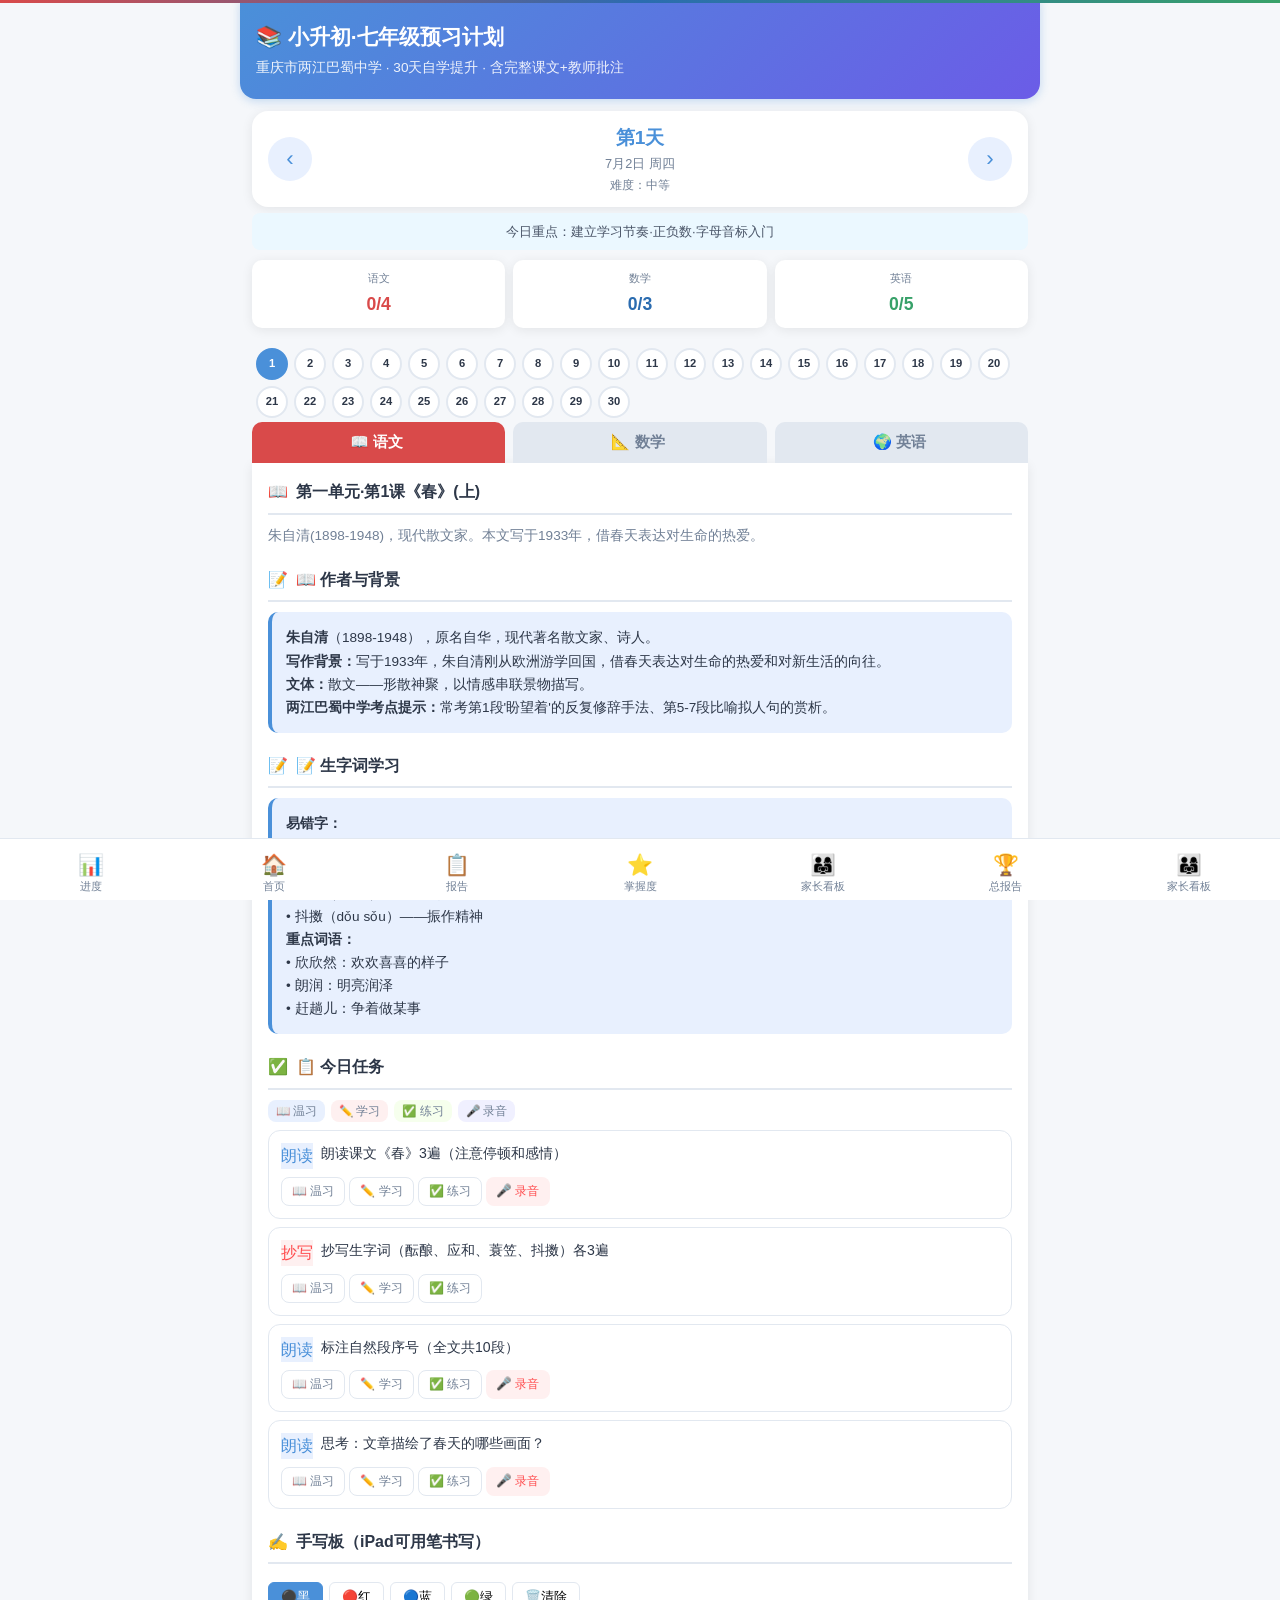
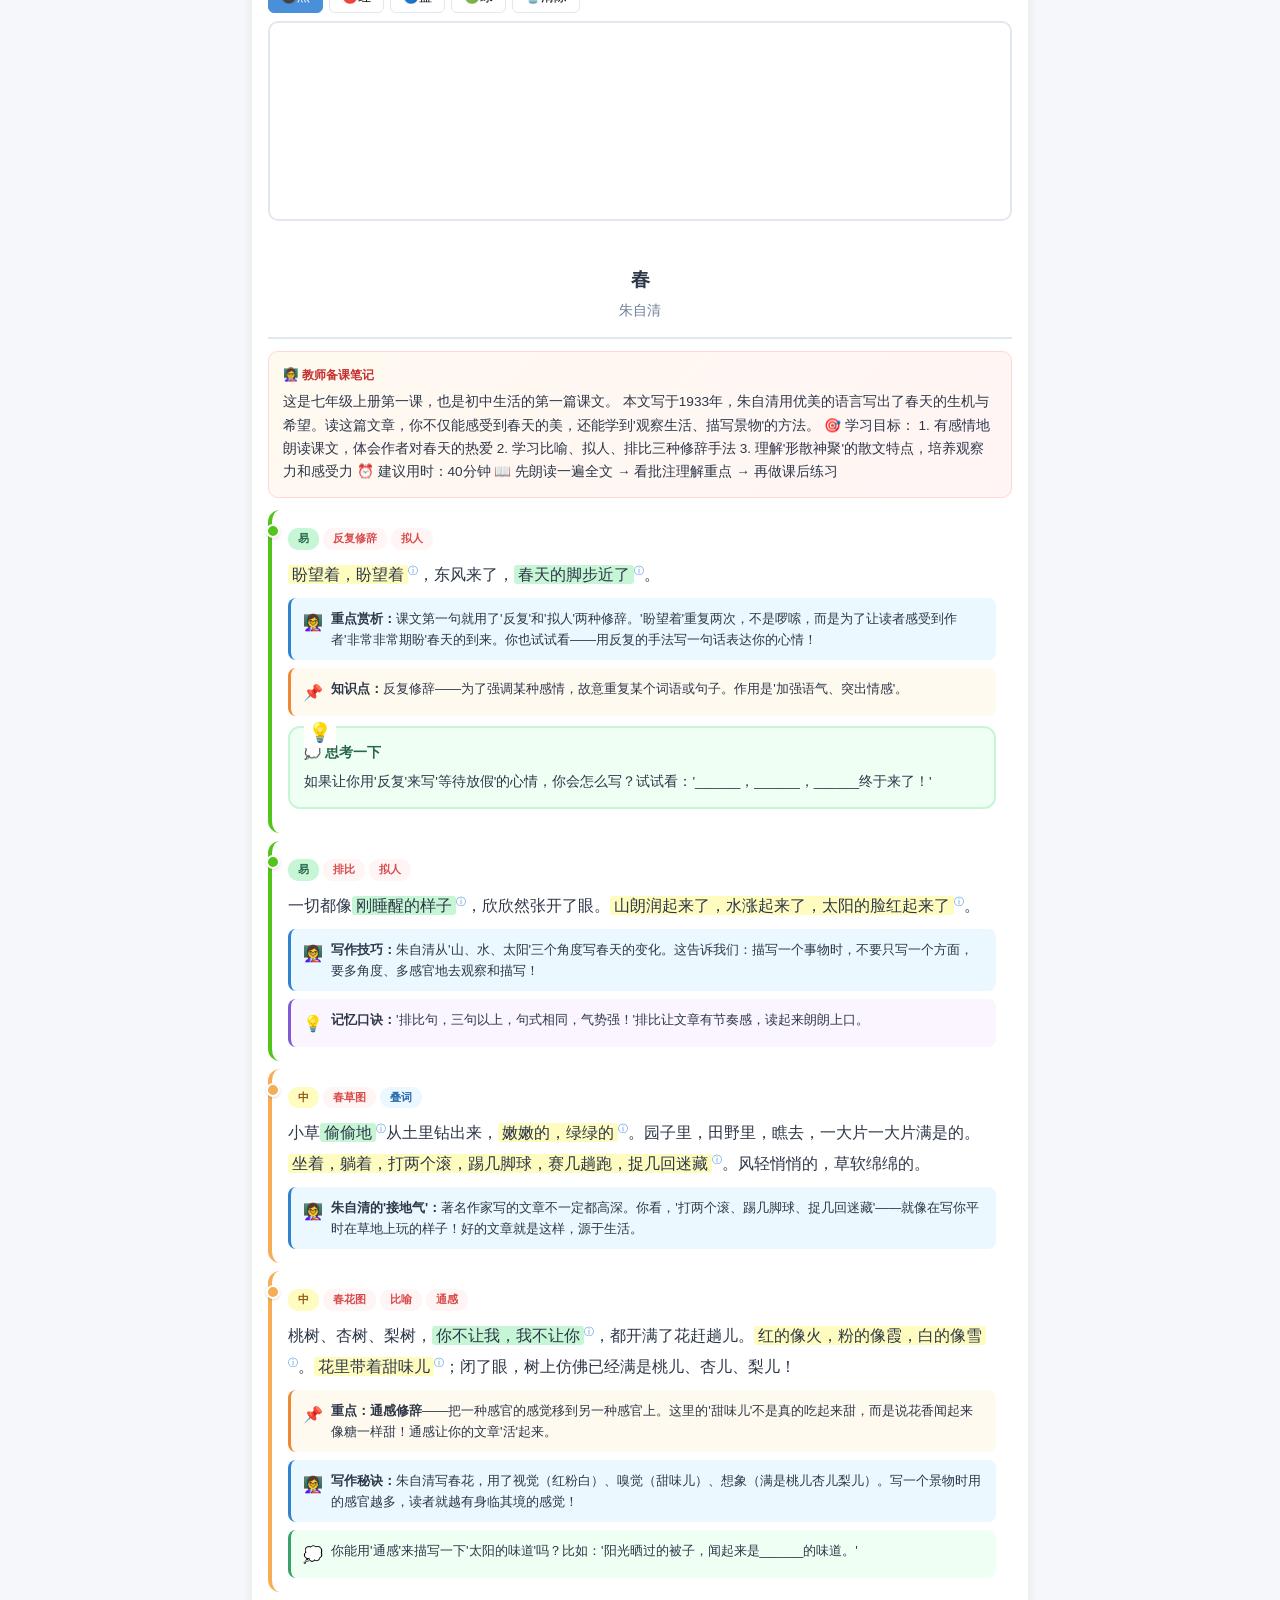
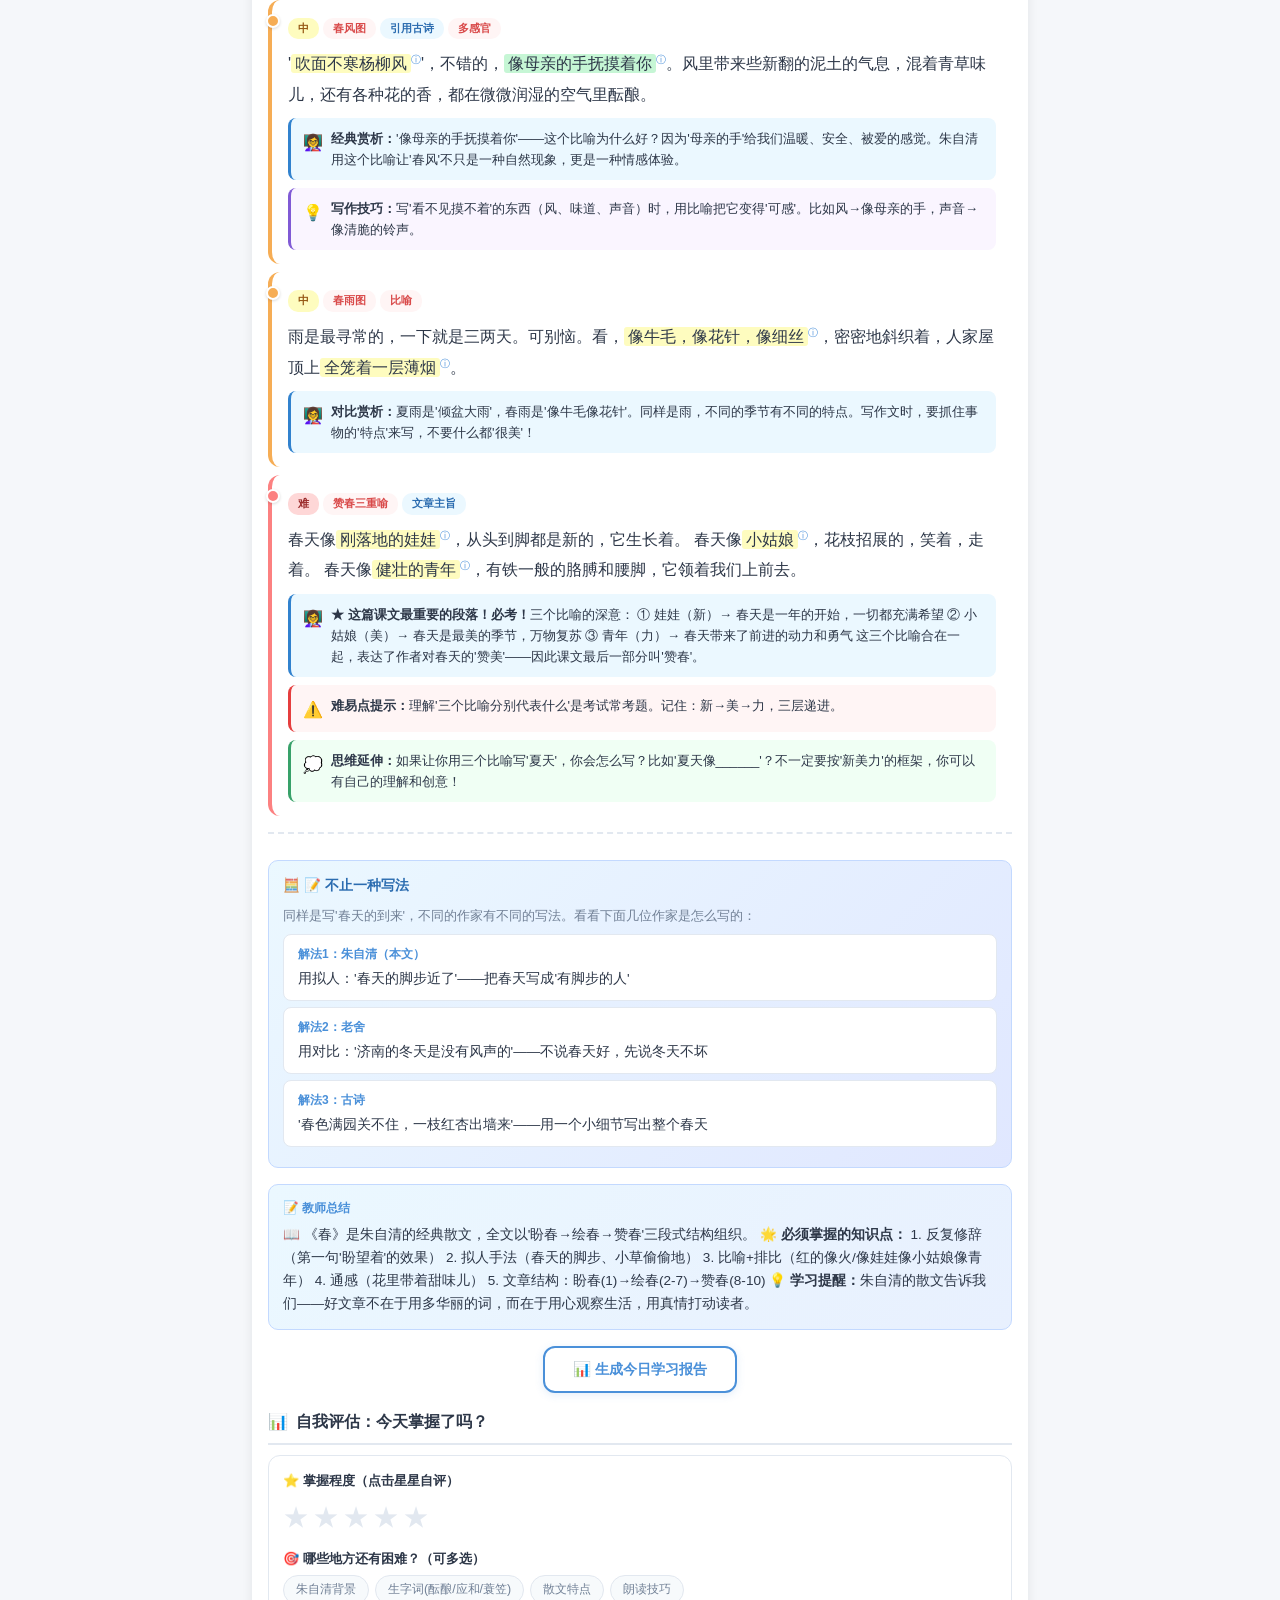
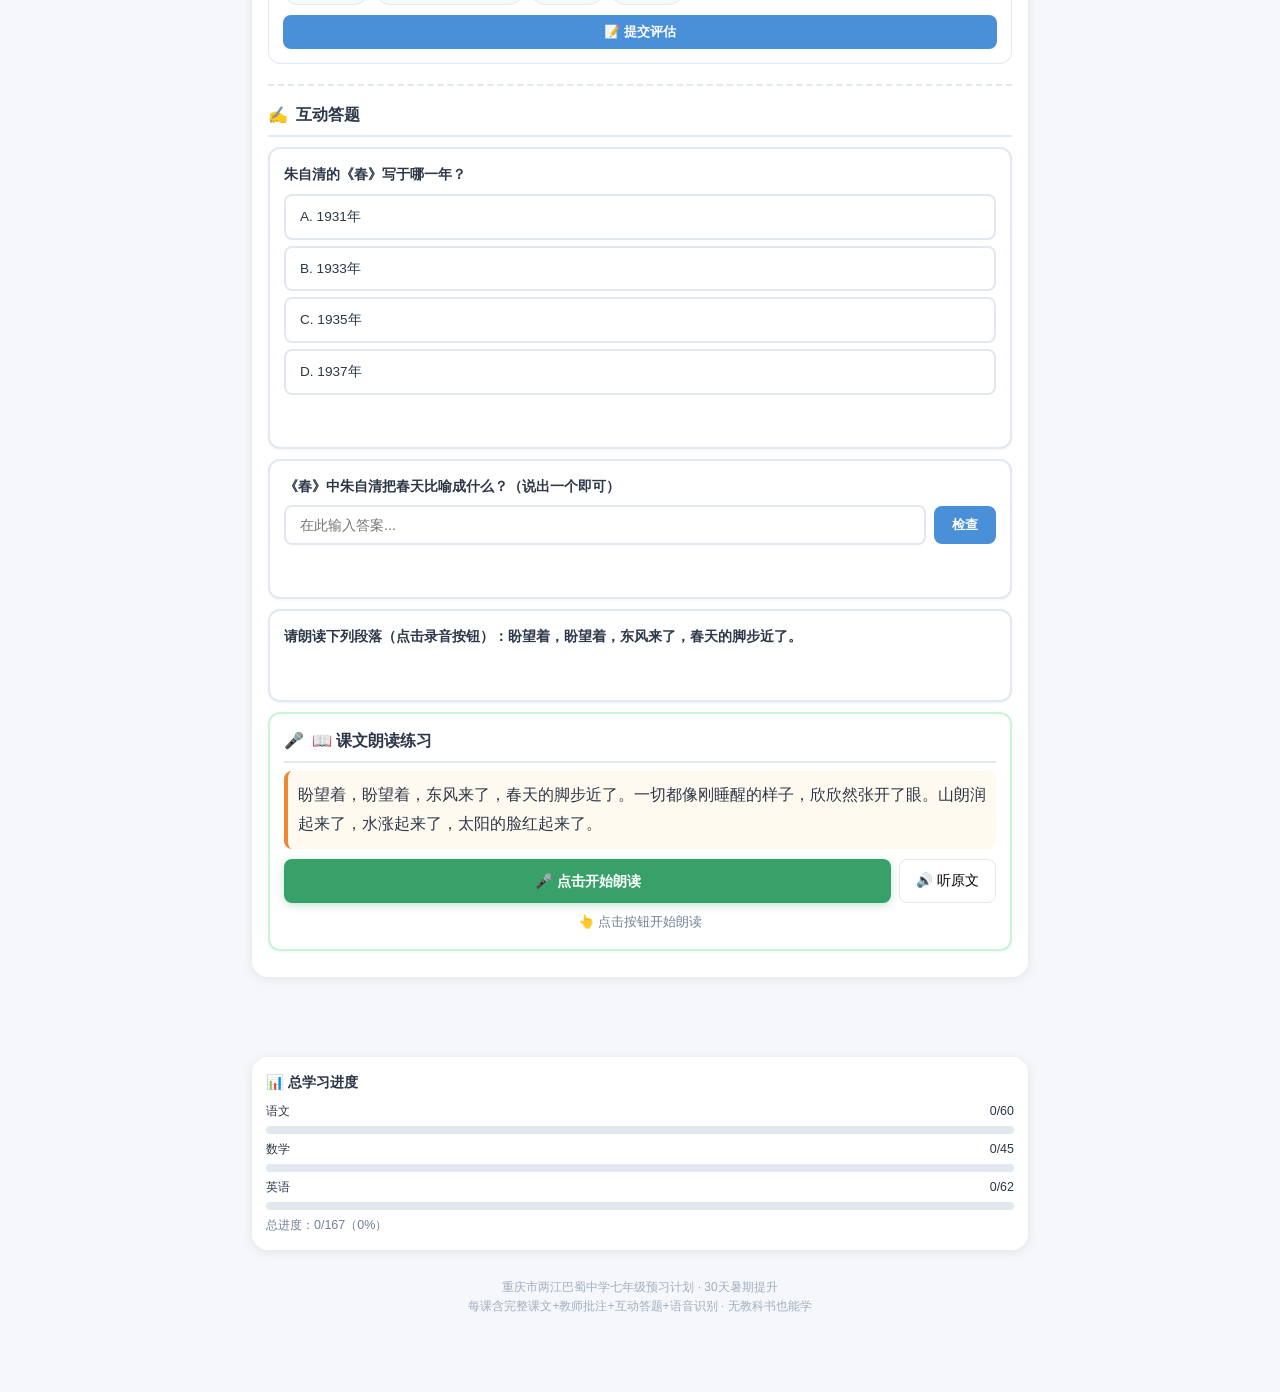
==== app/index.html @ 94d10068 "🎉 小升初暑期预习计划 v1.0 - 完整课文+互动答题+离线版" ====
﻿<!DOCTYPE html>
<html lang="zh-CN">
<head>
<meta charset="UTF-8">
<meta name="viewport" content="width=device-width, initial-scale=1.0, maximum-scale=1.0, user-scalable=no, viewport-fit=cover">
<meta name="apple-mobile-web-app-capable" content="yes">
<meta name="apple-mobile-web-app-status-bar-style" content="default">
<title>小升初暑期作业 · 七年级预习计划</title>
<link rel="stylesheet" href="css/style.css">
<link rel="stylesheet" href="css/enhanced.css">
<link rel="stylesheet" href="css/learn.css">
<style>
.loading-bar { height:3px;background:#E2E8F0;position:fixed;top:0;left:0;right:0;z-index:999; }
.loading-bar .fill { height:100%;background:linear-gradient(90deg,#D94A4A,#2B6CB0,#38A169);width:0;animation:loadProgress 1.5s ease forwards; }
@keyframes loadProgress { 0%{width:0%} 100%{width:100%} }
</style>
</head>
<body>
<div class="loading-bar"><div class="fill"></div></div>

<div class="header">
  <h1>📚 小升初·七年级预习计划</h1>
  <div class="subtitle">重庆市两江巴蜀中学 · 30天自学提升 · 含完整课文+教师批注</div>
</div>

<div class="day-nav">
  <button class="nav-btn" id="prevDay">‹</button>
  <div class="day-info">
    <div class="day-num" id="dayNum">第1天</div>
    <div class="day-date" id="dayDate">7月2日 周四</div>
    <div class="day-progress" id="dayDifficulty">难度：中等</div>
  </div>
  <button class="nav-btn" id="nextDay">›</button>
</div>

<div style="margin:-6px 12px 10px;font-size:0.82rem;color:#4A5568;background:#EBF8FF;padding:8px 12px;border-radius:8px;text-align:center;" id="dayFocus"></div>

<div class="summary-bar" id="summaryBar">
  <div class="summary-item chinese"><div class="label">📖 语文</div><div class="value">0/0</div></div>
  <div class="summary-item math"><div class="label">📐 数学</div><div class="value">0/0</div></div>
  <div class="summary-item english"><div class="label">🌍 英语</div><div class="value">0/0</div></div>
</div>

<div class="day-selector" id="daySelector"></div>

<div class="subject-tabs" id="subjectTabs">
  <button class="subject-tab chinese active">📖 语文</button>
  <button class="subject-tab math">📐 数学</button>
  <button class="subject-tab english">🌍 英语</button>
</div>

<div class="content-area" id="contentArea">
  <div class="day-content active" id="dayContent">
    <div class="loading"><div class="spinner"></div>内容加载中...</div>
  </div>
</div>

<div class="progress-panel" id="progressPanel"></div>

<div class="bottom-nav">
  <button id="showProgress"><span class="icon">📊</span><span>进度</span></button>
  <button onclick="App.goToDay(1)"><span class="icon">🏠</span><span>首页</span></button>
  <button onclick="App.showDayReport(App.currentDay)"><span class="icon">📋</span><span>报告</span></button>
  <button id="showMastery"><span class="icon">⭐</span><span>掌握度</span></button>
  <button id="showParentDash"><span class="icon">👨‍👩‍👧</span><span>家长看板</span></button>
  <button id="showOverallReport"><span class="icon">🏆</span><span>总报告</span></button>
</div>

<div class="modal-overlay" id="progressModal">
  <div class="modal-content">
    <div class="modal-handle"></div>
    <div class="modal-title">📊 学习进度总览</div>
    <div id="modalProgress"></div>
    <div style="margin-top:16px;"><h3 style="font-size:0.9rem;margin-bottom:8px;">📅 每日完成详情</h3><div id="dailyProgressList"></div></div>
  </div>
</div>

<div style="text-align:center;padding:16px;font-size:0.75rem;color:#A0AEC0;margin-bottom:60px;">
  重庆市两江巴蜀中学七年级预习计划 · 30天暑期提升<br>
  每课含完整课文+教师批注+互动答题+语音识别 · 无教科书也能学
</div>

<!-- 【加载顺序：数据→引擎→增强→评估→课文】 -->
<script src="js/init.js"></script>
<script src="js/c1.js"></script>
<script src="js/c2.js"></script>
<script src="js/c3.js"></script>
<script src="js/c4.js"></script>
<script src="js/c5.js"></script>
<script src="js/app.js"></script>
<script src="js/app-fix.js"></script>
<script src="js/enhanced.js"></script>
<script src="js/opening.js"></script>
<script src="js/tracker.js"></script>
<script src="js/tracker-ui.js"></script>
<script src="js/mastery.js"></script>
<script src="js/mastery-ui.js"></script>
<script src="js/learn-engine.js"></script>
<script src="js/english-enhanced.js"></script>
<script src="js/integrate.js"></script>
<script src="js/textbook.js"></script>
<script src="js/textbook-content.js"></script>
<script src="js/inject-textbook.js"></script>
<script src="js/stories.js"></script>
<script src="js/inject-stories.js"></script>
</body>
</html>
---- app/css/style.css ----
﻿/* ========================================
   小升初暑期作业 · 七年级预习计划
   iPad自适应样式表
   ======================================== */

/* CSS变量 */
:root {
  --primary: #4A90D9;
  --primary-dark: #357ABD;
  --primary-light: #E8F0FE;
  --success: #52C41A;
  --warning: #FAAD14;
  --danger: #FF4D4F;
  --chinese: #D94A4A;
  --math: #2B6CB0;
  --english: #38A169;
  --bg: #F5F7FA;
  --card-bg: #FFFFFF;
  --text: #2D3748;
  --text-light: #718096;
  --border: #E2E8F0;
  --shadow: 0 2px 12px rgba(0,0,0,0.08);
  --radius: 16px;
  --radius-sm: 10px;
}

* { margin: 0; padding: 0; box-sizing: border-box; }
html { font-size: 16px; -webkit-text-size-adjust: 100%; }
body {
  font-family: -apple-system, BlinkMacSystemFont, "PingFang SC", "Helvetica Neue", sans-serif;
  background: var(--bg);
  color: var(--text);
  line-height: 1.6;
  padding: env(safe-area-inset-top) env(safe-area-inset-right) env(safe-area-inset-bottom) env(safe-area-inset-left);
  -webkit-font-smoothing: antialiased;
  touch-action: manipulation;
}

/* ======= 头部导航 ======= */
.header {
  background: linear-gradient(135deg, var(--primary), #6B5CE7);
  color: white;
  padding: 20px 16px;
  position: sticky;
  top: 0;
  z-index: 100;
  box-shadow: 0 2px 10px rgba(74,144,217,0.3);
}
.header h1 { font-size: 1.3rem; font-weight: 700; }
.header .subtitle { font-size: 0.85rem; opacity: 0.9; margin-top: 4px; }

/* ======= 日期导航 ======= */
.day-nav {
  display: flex;
  align-items: center;
  justify-content: space-between;
  background: var(--card-bg);
  padding: 12px 16px;
  margin: 12px;
  border-radius: var(--radius);
  box-shadow: var(--shadow);
}
.day-nav .nav-btn {
  width: 44px; height: 44px;
  border: none; border-radius: 50%;
  background: var(--primary-light);
  color: var(--primary);
  font-size: 1.4rem;
  display: flex; align-items: center; justify-content: center;
  cursor: pointer;
  transition: all 0.2s;
}
.day-nav .nav-btn:active { transform: scale(0.92); background: var(--primary); color: white; }
.day-nav .day-info { text-align: center; }
.day-nav .day-info .day-num { font-size: 1.2rem; font-weight: 700; color: var(--primary); }
.day-nav .day-info .day-date { font-size: 0.8rem; color: var(--text-light); }
.day-nav .day-info .day-progress {
  font-size: 0.75rem; color: var(--text-light); margin-top: 2px;
}
.day-selector {
  display: flex; gap: 6px; flex-wrap: wrap; padding: 8px 16px 4px;
  overflow-x: auto; -webkit-overflow-scrolling: touch;
}
.day-dot {
  width: 32px; height: 32px; border-radius: 50%;
  border: 2px solid var(--border); background: var(--card-bg);
  font-size: 0.7rem; font-weight: 600;
  display: flex; align-items: center; justify-content: center;
  cursor: pointer; transition: all 0.2s; flex-shrink: 0;
}
.day-dot.active { border-color: var(--primary); background: var(--primary); color: white; }
.day-dot.completed { border-color: var(--success); background: #F6FFED; color: var(--success); }
.day-dot.active.completed { background: var(--success); border-color: var(--success); color: white; }
.day-dot:active { transform: scale(0.9); }

/* ======= 今日概览 ======= */
.summary-bar {
  margin: 0 12px 12px;
  display: grid; grid-template-columns: repeat(3, 1fr); gap: 8px;
}
.summary-item {
  background: var(--card-bg); border-radius: var(--radius-sm); padding: 10px 8px;
  text-align: center; box-shadow: var(--shadow);
}
.summary-item .label { font-size: 0.7rem; color: var(--text-light); }
.summary-item .value { font-size: 1.1rem; font-weight: 700; margin-top: 2px; }
.summary-item.chinese .value { color: var(--chinese); }
.summary-item.math .value { color: var(--math); }
.summary-item.english .value { color: var(--english); }

/* ======= 科目标签 ======= */
.subject-tabs {
  display: flex; margin: 0 12px; gap: 8px;
}
.subject-tab {
  flex: 1; padding: 10px; border: none; border-radius: var(--radius-sm) var(--radius-sm) 0 0;
  font-size: 0.95rem; font-weight: 600;
  cursor: pointer; transition: all 0.2s;
  background: var(--border); color: var(--text-light);
}
.subject-tab.active { color: white; }
.subject-tab.chinese.active { background: var(--chinese); }
.subject-tab.math.active { background: var(--math); }
.subject-tab.english.active { background: var(--english); }
.subject-tab .check-icon { margin-left: 4px; font-size: 0.8rem; }

/* ======= 内容卡片 ======= */
.content-area {
  margin: 0 12px 80px;
}
.day-content {
  background: var(--card-bg); border-radius: 0 0 var(--radius) var(--radius);
  padding: 16px; box-shadow: var(--shadow);
  display: none;
}
.day-content.active { display: block; }

.content-section {
  margin-bottom: 20px;
}
.content-section:last-child { margin-bottom: 0; }

.section-title {
  font-size: 1rem; font-weight: 700; color: var(--text);
  padding-bottom: 8px; margin-bottom: 10px;
  border-bottom: 2px solid var(--border);
  display: flex; align-items: center; gap: 8px;
}
.section-title .emoji { font-size: 1.2rem; }

/* 知识点卡片 */
.knowledge-card {
  background: var(--primary-light);
  border-radius: var(--radius-sm);
  padding: 14px;
  margin-bottom: 10px;
  border-left: 4px solid var(--primary);
}
.knowledge-card .title { font-weight: 700; font-size: 0.9rem; margin-bottom: 6px; }
.knowledge-card .body { font-size: 0.85rem; color: var(--text); line-height: 1.7; }
.knowledge-card .highlight {
  background: #FFF3CD; padding: 2px 6px; border-radius: 4px;
  font-weight: 600;
}

/* 任务列表 */
.task-list { list-style: none; margin: 8px 0; }
.task-item {
  display: flex; align-items: flex-start; gap: 10px;
  padding: 10px 12px; margin-bottom: 6px;
  background: var(--bg); border-radius: var(--radius-sm);
  transition: all 0.2s;
  cursor: pointer;
  -webkit-user-select: none;
  user-select: none;
}
.task-item:active { transform: scale(0.98); }
.task-item.done { opacity: 0.6; background: #F6FFED; }
.task-check {
  width: 22px; height: 22px; border-radius: 50%;
  border: 2px solid var(--border); flex-shrink: 0;
  display: flex; align-items: center; justify-content: center;
  transition: all 0.2s;
  margin-top: 2px;
}
.task-item.done .task-check {
  background: var(--success); border-color: var(--success);
  color: white; font-size: 0.7rem;
}
.task-text { flex: 1; font-size: 0.88rem; line-height: 1.5; }
.task-text .tag {
  display: inline-block; font-size: 0.7rem; padding: 1px 8px;
  border-radius: 10px; margin-right: 6px; font-weight: 600;
}
.tag-read { background: #E8F0FE; color: var(--primary); }
.tag-write { background: #FEF0F0; color: var(--danger); }
.tag-copy { background: #FFF7E6; color: #D48806; }
.tag-recite { background: #F6FFED; color: var(--success); }
.tag-practice { background: #F0F0FF; color: #6B5CE7; }
.tag-video { background: #FFF0F6; color: #EB2F96; }
.tag-audio { background: #F0FFF4; color: var(--english); }

/* 练习区域 */
.practice-box {
  background: #FAFAFA;
  border-radius: var(--radius-sm); padding: 14px;
  margin: 8px 0;
  border: 1px dashed var(--border);
}
.practice-box .question {
  font-size: 0.9rem; font-weight: 600; margin-bottom: 8px;
}
.practice-box .answer-area {
  min-height: 60px; border: 1px solid var(--border);
  border-radius: 8px; padding: 10px;
  font-size: 0.85rem; color: var(--text-light);
  background: white;
}
.practice-box .hint {
  font-size: 0.78rem; color: var(--primary); margin-top: 6px;
  cursor: pointer;
}
.practice-box .answer-reveal {
  display: none; margin-top: 8px; padding: 10px;
  background: #F6FFED; border-radius: 8px;
  border-left: 3px solid var(--success);
  font-size: 0.85rem;
}

/* ======= 手写板 ======= */
.whiteboard-section { margin-top: 12px; }
.whiteboard-toolbar {
  display: flex; gap: 6px; align-items: center; padding: 8px 0;
  flex-wrap: wrap;
}
.whiteboard-toolbar button {
  padding: 6px 12px; border: 1px solid var(--border); border-radius: 6px;
  background: white; font-size: 0.8rem; cursor: pointer;
}
.whiteboard-toolbar button.active { background: var(--primary); color: white; border-color: var(--primary); }
.whiteboard-toolbar button:active { transform: scale(0.95); }
.whiteboard-canvas {
  width: 100%; height: 240px; border: 2px solid var(--border);
  border-radius: var(--radius-sm); background: white;
  touch-action: none;
}
.whiteboard-canvas.math-board { height: 300px; }

/* ======= 音频播放器 ======= */
.audio-player {
  display: flex; align-items: center; gap: 12px;
  padding: 12px; background: #F0FFF4; border-radius: var(--radius-sm);
  margin: 8px 0;
  border: 1px solid #C6F6D5;
}
.audio-player .play-btn {
  width: 44px; height: 44px; border-radius: 50%;
  border: none; background: var(--english); color: white;
  font-size: 1.2rem; cursor: pointer; flex-shrink: 0;
  display: flex; align-items: center; justify-content: center;
}
.audio-player .play-btn:active { transform: scale(0.9); }
.audio-player .audio-label { font-size: 0.85rem; flex: 1; }
.audio-player .audio-wave {
  height: 4px; background: #C6F6D5; border-radius: 2px;
  flex: 1; position: relative; overflow: hidden;
}
.audio-player .audio-wave .progress {
  height: 100%; background: var(--english); border-radius: 2px;
  width: 0; transition: width 0.1s;
}
.audio-player .duration { font-size: 0.75rem; color: var(--text-light); }

/* 录音按钮 */
.record-btn {
  display: flex; align-items: center; gap: 8px;
  padding: 10px 16px; border: 2px solid var(--danger); border-radius: 25px;
  background: white; color: var(--danger); font-size: 0.85rem; font-weight: 600;
  cursor: pointer; margin: 8px 0;
}
.record-btn.recording { background: var(--danger); color: white; animation: pulse 1s infinite; }
@keyframes pulse {
  0%, 100% { opacity: 1; }
  50% { opacity: 0.6; }
}

/* ======= 诗词卡片 ======= */
.poem-card {
  background: linear-gradient(135deg, #FFF5F5, #FFFAF0);
  border-radius: var(--radius-sm); padding: 16px;
  margin: 10px 0; text-align: center;
  border: 1px solid #FED7D7;
}
.poem-card .poem-title { font-size: 1.1rem; font-weight: 700; color: var(--chinese); }
.poem-card .poem-author { font-size: 0.8rem; color: var(--text-light); margin-bottom: 10px; }
.poem-card .poem-content { font-size: 0.9rem; line-height: 2; }
.poem-card .poem-translation { font-size: 0.8rem; color: var(--text-light); margin-top: 8px; 
  padding-top: 8px; border-top: 1px dashed #FED7D7; }

/* ======= 数学公式 ======= */
.math-formula {
  background: #F8F9FA; padding: 12px 16px; border-radius: var(--radius-sm);
  margin: 8px 0; text-align: center;
  font-size: 1.1rem; font-weight: 600; color: var(--math);
  font-family: "Times New Roman", serif;
}
.math-formula .explain {
  font-size: 0.8rem; font-weight: 400; color: var(--text-light);
  margin-top: 4px;
}
.math-example {
  background: #EBF8FF; padding: 12px; border-radius: var(--radius-sm);
  margin: 8px 0; border-left: 3px solid var(--math);
  font-size: 0.85rem; line-height: 1.8;
}
.math-example .step { color: var(--text-light); font-size: 0.8rem; margin-top: 4px; }

/* ======= 英语音标卡片 ======= */
.phonetic-card {
  display: grid; grid-template-columns: repeat(auto-fill, minmax(120px, 1fr));
  gap: 8px; margin: 8px 0;
}
.phonetic-item {
  background: #F0FFF4; padding: 10px; border-radius: 8px; text-align: center;
  border: 1px solid #C6F6D5;
}
.phonetic-item .symbol { font-size: 1.5rem; font-weight: 700; color: var(--english); }
.phonetic-item .example { font-size: 0.8rem; color: var(--text-light); margin-top: 4px; }

/* ======= 进度面板 ======= */
.progress-panel {
  margin: 0 12px 12px;
  background: var(--card-bg); border-radius: var(--radius); padding: 14px;
  box-shadow: var(--shadow);
}
.progress-panel h3 { font-size: 0.9rem; margin-bottom: 8px; }
.progress-bar {
  height: 8px; background: var(--border); border-radius: 4px;
  overflow: hidden; margin: 4px 0;
}
.progress-bar .fill {
  height: 100%; border-radius: 4px; transition: width 0.5s ease;
}
.progress-bar .fill.chinese { background: var(--chinese); }
.progress-bar .fill.math { background: var(--math); }
.progress-bar .fill.english { background: var(--english); }
.progress-stats { font-size: 0.78rem; color: var(--text-light); margin-top: 4px; }

/* ======= 底部导航 ======= */
.bottom-nav {
  position: fixed; bottom: 0; left: 0; right: 0;
  background: var(--card-bg); border-top: 1px solid var(--border);
  display: flex; padding: 8px 0 env(safe-area-inset-bottom, 8px);
  z-index: 100;
}
.bottom-nav button {
  flex: 1; border: none; background: none;
  padding: 6px; font-size: 0.7rem;
  color: var(--text-light); cursor: pointer;
  display: flex; flex-direction: column; align-items: center; gap: 2px;
}
.bottom-nav button .icon { font-size: 1.3rem; }
.bottom-nav button.active { color: var(--primary); }

/* ======= 模态框 ======= */
.modal-overlay {
  position: fixed; top: 0; left: 0; right: 0; bottom: 0;
  background: rgba(0,0,0,0.5); z-index: 200;
  display: none; align-items: flex-end; justify-content: center;
}
.modal-overlay.show { display: flex; }
.modal-content {
  background: var(--card-bg); border-radius: var(--radius) var(--radius) 0 0;
  width: 100%; max-height: 80vh; overflow-y: auto;
  padding: 20px 16px env(safe-area-inset-bottom, 16px);
  animation: slideUp 0.3s ease;
}
@keyframes slideUp {
  from { transform: translateY(100%); }
  to { transform: translateY(0); }
}
.modal-handle {
  width: 40px; height: 4px; background: var(--border); border-radius: 2px;
  margin: 0 auto 12px;
}
.modal-title { font-size: 1.1rem; font-weight: 700; margin-bottom: 12px; }

/* ======= 学习记录 ======= */
.record-card {
  background: var(--card-bg); border-radius: var(--radius-sm);
  padding: 12px; margin-bottom: 8px; border: 1px solid var(--border);
}
.record-card .date { font-size: 0.78rem; color: var(--text-light); }
.record-card .subjects { display: flex; gap: 6px; margin-top: 6px; }
.record-card .subj-tag {
  padding: 2px 10px; border-radius: 10px; font-size: 0.7rem; font-weight: 600;
}
.record-card .subj-tag.chinese { background: #FEF0F0; color: var(--chinese); }
.record-card .subj-tag.math { background: #EBF8FF; color: var(--math); }
.record-card .subj-tag.english { background: #F0FFF4; color: var(--english); }

/* ======= 响应式 ======= */
@media (min-width: 768px) {
  body { max-width: 800px; margin: 0 auto; }
  .header { border-radius: 0 0 var(--radius) var(--radius); }
}
@media (max-width: 374px) {
  html { font-size: 14px; }
}

/* ======= 打印 ======= */
@media print {
  .header, .bottom-nav, .whiteboard-section, .record-btn, .day-selector {
    display: none !important;
  }
  .day-content { display: block !important; page-break-after: always; }
  body { background: white; }
  .content-area { margin: 0; }
  .day-content { box-shadow: none; border: 1px solid #ddd; }
}

/* ======= 加载动画 ======= */
.loading { text-align: center; padding: 40px; color: var(--text-light); }
.spinner {
  width: 40px; height: 40px; border: 4px solid var(--border);
  border-top-color: var(--primary); border-radius: 50%;
  animation: spin 0.8s linear infinite; margin: 0 auto 12px;
}
@keyframes spin { to { transform: rotate(360deg); } }

/* ======= 空状态 ======= */
.empty-state { text-align: center; padding: 40px 20px; color: var(--text-light); }
.empty-state .icon { font-size: 3rem; margin-bottom: 12px; }
.empty-state .text { font-size: 0.9rem; }

/* ======= 音标关联拼音卡 ======= */
.phonetic-compare {
  display: grid; grid-template-columns: 1fr 1fr; gap: 8px; margin: 8px 0;
}
.phonetic-compare .compare-item {
  padding: 10px; border-radius: 8px; text-align: center;
  background: #FFFBE6; border: 1px solid #FFE58F;
}
.phonetic-compare .compare-item .en { font-size: 1.3rem; font-weight: 700; color: var(--english); }
.phonetic-compare .compare-item .pinyin { font-size: 1rem; color: #D48806; margin-top: 4px; }
.phonetic-compare .compare-item .desc { font-size: 0.75rem; color: var(--text-light); margin-top: 4px; }

/* ======= 单词联想网络 ======= */
.word-web {
  display: flex; flex-wrap: wrap; gap: 8px; justify-content: center;
  margin: 10px 0; padding: 12px; background: #F0FFF4; border-radius: var(--radius-sm);
}
.word-web .web-node {
  padding: 6px 14px; border-radius: 20px; font-size: 0.85rem; font-weight: 600;
  position: relative;
}
.word-web .web-node.root {
  background: var(--english); color: white; font-size: 1rem;
}
.word-web .web-node.branch {
  background: #C6F6D5; color: #276749;
}
.word-web .web-node.leaf {
  background: #E6FFFA; color: #234E52; border: 1px solid #B2F5EA;
}
.word-web .web-connector { font-size: 1.2rem; color: var(--english); align-self: center; }

/* ======= 图片占位 ======= */
.image-placeholder {
  background: linear-gradient(135deg, #E8F0FE, #F0E6FF);
  border-radius: var(--radius-sm); padding: 20px; text-align: center;
  margin: 10px 0; min-height: 100px;
  display: flex; flex-direction: column; align-items: center; justify-content: center;
}
.image-placeholder .icon { font-size: 2rem; margin-bottom: 6px; }
.image-placeholder .hint { font-size: 0.8rem; color: var(--text-light); }

/* ======= 互动问答 ======= */
.quiz-card {
  background: white; border: 2px solid var(--border); border-radius: var(--radius-sm);
  padding: 14px; margin: 10px 0;
}
.quiz-card .question { font-weight: 600; font-size: 0.9rem; margin-bottom: 10px; }
.quiz-options { display: flex; flex-direction: column; gap: 6px; }
.quiz-option {
  padding: 10px 14px; border: 2px solid var(--border); border-radius: 8px;
  font-size: 0.85rem; cursor: pointer; transition: all 0.2s;
  background: white;
}
.quiz-option:active { transform: scale(0.98); }
.quiz-option.selected { border-color: var(--primary); background: var(--primary-light); }
.quiz-option.correct { border-color: var(--success); background: #F6FFED; }
.quiz-option.wrong { border-color: var(--danger); background: #FFF2F0; }
.quiz-option .check { float: right; }
.quiz-result { margin-top: 8px; font-size: 0.85rem; font-weight: 600; text-align: center; }
.quiz-result.correct { color: var(--success); }
.quiz-result.wrong { color: var(--danger); }

/* ======= Study Tip 提示 ======= */
.study-tip {
  background: linear-gradient(135deg, #FFFAF0, #FFF5F5);
  border: 1px solid #FED7AA; border-radius: var(--radius-sm);
  padding: 12px; margin: 8px 0;
  display: flex; align-items: flex-start; gap: 10px;
}
.study-tip .icon { font-size: 1.3rem; flex-shrink: 0; }
.study-tip .text { font-size: 0.82rem; line-height: 1.6; }
.study-tip .text .strong { font-weight: 700; }
---- app/css/enhanced.css ----
﻿/* ========================================
   增强动画 & 可视化组件
   ======================================== */

/* --- 历史时间线 --- */
.timeline {
  position: relative; padding: 16px 0 16px 30px; margin: 12px 0;
}
.timeline::before {
  content: ""; position: absolute; left: 10px; top: 0; bottom: 0;
  width: 3px; background: linear-gradient(180deg, var(--chinese), #F6AD55, var(--primary));
  border-radius: 2px;
}
.timeline-item {
  position: relative; margin-bottom: 14px; padding-left: 16px;
  opacity: 0; transform: translateX(-10px);
  animation: slideIn 0.4s ease forwards;
}
.timeline-item:nth-child(1) { animation-delay: 0.1s; }
.timeline-item:nth-child(2) { animation-delay: 0.25s; }
.timeline-item:nth-child(3) { animation-delay: 0.4s; }
.timeline-item:nth-child(4) { animation-delay: 0.55s; }
.timeline-item:nth-child(5) { animation-delay: 0.7s; }
.timeline-item::before {
  content: ""; position: absolute; left: -22px; top: 6px;
  width: 12px; height: 12px; border-radius: 50%;
  background: var(--chinese); border: 2px solid white; box-shadow: 0 0 0 2px var(--chinese);
}
.timeline-item .year {
  font-size: 0.75rem; font-weight: 700; color: var(--chinese);
  background: #FEF0F0; display: inline-block; padding: 1px 8px; border-radius: 8px;
  margin-bottom: 2px;
}
.timeline-item .desc {
  font-size: 0.85rem; color: var(--text); line-height: 1.5;
}
@keyframes slideIn {
  to { opacity: 1; transform: translateX(0); }
}

/* --- 知识卡片增强 --- */
.knowledge-card.enhanced {
  background: linear-gradient(135deg, #FFFAF0, #FFF5F5);
  border-left-color: var(--chinese);
  position: relative; overflow: hidden;
}
.knowledge-card.enhanced::after {
  content: "📜"; position: absolute; right: 10px; top: 10px;
  font-size: 2rem; opacity: 0.15;
}

/* --- 图表容器 --- */
.chart-container {
  background: white; border-radius: var(--radius-sm); padding: 16px;
  margin: 10px 0; border: 1px solid var(--border);
  text-align: center;
}
.chart-container .chart-title {
  font-size: 0.85rem; font-weight: 700; margin-bottom: 10px; color: var(--text);
}
.chart-container svg { max-width: 100%; height: auto; }

/* --- 柱状图动画 --- */
.bar-chart {
  display: flex; align-items: flex-end; justify-content: center;
  gap: 12px; height: 140px; padding: 10px 0; margin: 8px 0;
}
.bar-item {
  display: flex; flex-direction: column; align-items: center; gap: 4px;
  width: 50px;
}
.bar-item .bar {
  width: 36px; border-radius: 6px 6px 0 0;
  animation: growBar 0.8s ease-out forwards;
  position: relative;
  min-height: 4px;
}
.bar-item .bar .val {
  position: absolute; top: -20px; left: 50%; transform: translateX(-50%);
  font-size: 0.75rem; font-weight: 700; white-space: nowrap;
}
.bar-item .label { font-size: 0.72rem; color: var(--text-light); text-align: center; }
@keyframes growBar {
  from { height: 0 !important; }
  to { /* height set inline */ }
}

/* --- 圆形图 --- */
.donut-container {
  position: relative; width: 140px; height: 140px; margin: 10px auto;
}
.donut-container svg { transform: rotate(-90deg); }
.donut-container .center-text {
  position: absolute; top: 50%; left: 50%; transform: translate(-50%, -50%);
  font-size: 1.2rem; font-weight: 700; color: var(--text);
}

/* --- 数字轴动画 --- */
.number-line-container {
  position: relative; height: 60px; margin: 16px 0; padding-top: 20px;
}
.number-line {
  position: relative; height: 3px; background: var(--text); margin: 0 16px;
}
.number-line .tick {
  position: absolute; top: -6px; width: 2px; height: 14px; background: var(--text);
  transform: translateX(-50%);
}
.number-line .tick-label {
  position: absolute; top: 16px; font-size: 0.7rem; color: var(--text-light);
  transform: translateX(-50%);
}
.number-line .moving-dot {
  position: absolute; top: -8px; width: 18px; height: 18px;
  border-radius: 50%; background: var(--math);
  transform: translateX(-50%);
  animation: moveAlongLine 3s ease-in-out infinite alternate;
  box-shadow: 0 0 8px rgba(43,108,176,0.4);
}
.number-line .dot-glow {
  position: absolute; top: -14px; left: -14px; width: 46px; height: 46px;
  border-radius: 50%; background: rgba(43,108,176,0.15);
  animation: pulseGlow 1.5s ease-in-out infinite;
}
@keyframes moveAlongLine {
  0% { left: 0%; }
  100% { left: 100%; }
}
@keyframes pulseGlow {
  0%, 100% { transform: scale(1); opacity: 0.5; }
  50% { transform: scale(1.2); opacity: 0.2; }
}

/* --- 动画数字轴(绝对值示例) --- */
.abs-demo {
  position: relative; height: 80px; margin: 12px 0;
  display: flex; align-items: center; justify-content: center;
}
.abs-demo .line {
  position: absolute; height: 3px; background: var(--border);
  left: 10%; right: 10%; top: 50%;
}
.abs-demo .point {
  position: absolute; width: 20px; height: 20px; border-radius: 50%;
  top: 50%; transform: translate(-50%, -50%);
  display: flex; align-items: center; justify-content: center;
  font-size: 0.65rem; font-weight: 700; color: white; z-index: 2;
}
.abs-demo .point.neg { background: var(--danger); left: 30%; }
.abs-demo .point.zero { background: var(--text); left: 50%; }
.abs-demo .point.pos { background: var(--math); left: 70%; }
.abs-demo .arrow-line {
  position: absolute; height: 2px; top: 30%; transform: translateY(-50%);
  animation: arrowPulse 2s ease-in-out infinite;
}
.abs-demo .arrow-line.left { left: 30%; width: 20%; background: var(--danger); }
.abs-demo .arrow-line.right { right: 30%; width: 20%; background: var(--math); }
.abs-demo .dist-label {
  position: absolute; top: 10%; font-size: 0.7rem; font-weight: 600;
  animation: fadeInOut 2s ease-in-out infinite;
}
@keyframes arrowPulse {
  0%, 100% { opacity: 0.6; }
  50% { opacity: 1; }
}
@keyframes fadeInOut {
  0%, 100% { opacity: 0.7; }
  50% { opacity: 1; }
}

/* --- 英语音标动效卡片 --- */
.phonetic-enhanced {
  display: grid; grid-template-columns: repeat(auto-fill, minmax(140px, 1fr));
  gap: 10px; margin: 10px 0;
}
.phonetic-card-enhanced {
  background: linear-gradient(135deg, #F0FFF4, #E6FFFA);
  border-radius: 12px; padding: 14px; text-align: center;
  border: 1px solid #C6F6D5; cursor: pointer;
  transition: all 0.3s ease;
  animation: popIn 0.4s ease backwards;
}
.phonetic-card-enhanced:nth-child(1) { animation-delay: 0.05s; }
.phonetic-card-enhanced:nth-child(2) { animation-delay: 0.1s; }
.phonetic-card-enhanced:nth-child(3) { animation-delay: 0.15s; }
.phonetic-card-enhanced:nth-child(4) { animation-delay: 0.2s; }
.phonetic-card-enhanced:nth-child(5) { animation-delay: 0.25s; }
.phonetic-card-enhanced:nth-child(6) { animation-delay: 0.3s; }
.phonetic-card-enhanced:active { transform: scale(0.95); }
.phonetic-card-enhanced .symbol {
  font-size: 1.8rem; font-weight: 800; color: var(--english);
  display: block; margin-bottom: 4px;
}
.phonetic-card-enhanced .example { font-size: 0.85rem; font-weight: 600; }
.phonetic-card-enhanced .pinyin-compare {
  font-size: 0.75rem; color: #D48806; margin-top: 4px;
  background: #FFFBE6; display: inline-block; padding: 2px 10px; border-radius: 10px;
}
.phonetic-card-enhanced .play-hint {
  font-size: 0.7rem; color: var(--text-light); margin-top: 6px;
  opacity: 0.7;
}
@keyframes popIn {
  0% { opacity: 0; transform: scale(0.8); }
  70% { transform: scale(1.05); }
  100% { opacity: 1; transform: scale(1); }
}

/* --- 音标对比表（音标vs拼音）--- */
.phonetic-compare-table {
  width: 100%; border-collapse: collapse; margin: 10px 0; font-size: 0.85rem;
}
.phonetic-compare-table th {
  background: var(--english); color: white; padding: 8px 10px;
  font-size: 0.8rem; text-align: left;
}
.phonetic-compare-table th:first-child { border-radius: 8px 0 0 0; }
.phonetic-compare-table th:last-child { border-radius: 0 8px 0 0; }
.phonetic-compare-table td {
  padding: 10px; border-bottom: 1px solid var(--border);
  vertical-align: middle;
}
.phonetic-compare-table tr:last-child td:first-child { border-radius: 0 0 0 8px; }
.phonetic-compare-table tr:last-child td:last-child { border-radius: 0 0 8px 0; }
.phonetic-compare-table tr:hover { background: #F0FFF4; }
.phonetic-compare-table .en-symbol { font-size: 1.1rem; font-weight: 700; color: var(--english); }
.phonetic-compare-table .cn-symbol { font-size: 1.1rem; font-weight: 700; color: #D48806; }
.phonetic-compare-table .play-btn-sm {
  width: 28px; height: 28px; border-radius: 50%; border: none;
  background: var(--primary-light); color: var(--primary); cursor: pointer;
  font-size: 0.8rem; display: inline-flex; align-items: center; justify-content: center;
  transition: all 0.2s;
}
.phonetic-compare-table .play-btn-sm:active { transform: scale(0.9); background: var(--primary); color: white; }

/* --- 词根联想网络(带动画) --- */
.word-tree {
  display: flex; flex-direction: column; align-items: center; gap: 8px;
  padding: 16px; margin: 10px 0;
  background: linear-gradient(180deg, #F0FFF4, #E6FFFA);
  border-radius: var(--radius-sm); border: 1px solid #C6F6D5;
}
.word-tree .root {
  background: var(--english); color: white;
  padding: 8px 20px; border-radius: 20px; font-size: 1rem; font-weight: 700;
  box-shadow: 0 2px 8px rgba(56,161,105,0.3);
  animation: rootPulse 2s ease-in-out infinite;
}
@keyframes rootPulse {
  0%, 100% { box-shadow: 0 2px 8px rgba(56,161,105,0.3); }
  50% { box-shadow: 0 2px 16px rgba(56,161,105,0.5); }
}
.word-tree .branches {
  display: flex; gap: 16px; flex-wrap: wrap; justify-content: center;
  margin-top: 8px;
}
.word-tree .branch-card {
  background: white; border-radius: 12px; padding: 10px 14px;
  min-width: 100px; text-align: center;
  border: 1px solid #C6F6D5;
  animation: branchIn 0.4s ease backwards;
  cursor: pointer; transition: all 0.3s;
}
.word-tree .branch-card:nth-child(1) { animation-delay: 0.15s; }
.word-tree .branch-card:nth-child(2) { animation-delay: 0.25s; }
.word-tree .branch-card:nth-child(3) { animation-delay: 0.35s; }
.word-tree .branch-card:nth-child(4) { animation-delay: 0.45s; }
.word-tree .branch-card:active { transform: scale(0.95); }
.word-tree .branch-card .word {
  font-size: 1.1rem; font-weight: 700; color: var(--english);
}
.word-tree .branch-card .meaning {
  font-size: 0.78rem; color: var(--text-light); margin-top: 2px;
}
.word-tree .branch-card .connector {
  font-size: 0.7rem; color: #9AE6B4; margin-top: 4px;
}
@keyframes branchIn {
  0% { opacity: 0; transform: translateY(10px); }
  100% { opacity: 1; transform: translateY(0); }
}

/* --- 历史背景图文卡片（带装饰）--- */
.history-card {
  background: linear-gradient(135deg, #FFFAF0, #FEFCBF);
  border-radius: var(--radius-sm); padding: 16px; margin: 10px 0;
  border: 1px solid #FEEBC8; position: relative; overflow: hidden;
}
.history-card .deco-icon {
  position: absolute; right: 8px; bottom: 8px; font-size: 3.5rem; opacity: 0.12;
}
.history-card .era-tag {
  display: inline-block; background: var(--chinese); color: white;
  padding: 2px 12px; border-radius: 10px; font-size: 0.7rem; font-weight: 600;
  margin-bottom: 6px;
}
.history-card h4 {
  font-size: 0.95rem; margin-bottom: 6px; color: #9B2C2C;
}
.history-card p {
  font-size: 0.85rem; line-height: 1.7; color: var(--text);
}
.history-card .highlight-box {
  background: rgba(255,255,255,0.7); border-radius: 8px;
  padding: 10px; margin-top: 8px; border-left: 3px solid #ED8936;
}
.history-card .highlight-box .label {
  font-size: 0.72rem; font-weight: 700; color: #ED8936; margin-bottom: 4px;
}

/* --- 数学解题步骤动画 --- */
.step-reveal {
  margin: 10px 0;
}
.step-reveal .step {
  background: white; border: 1px solid var(--border); border-radius: 8px;
  padding: 10px 14px; margin-bottom: 6px;
  opacity: 0; transform: translateY(8px);
  animation: stepIn 0.4s ease forwards;
}
.step-reveal .step:nth-child(1) { animation-delay: 0.1s; }
.step-reveal .step:nth-child(2) { animation-delay: 0.3s; }
.step-reveal .step:nth-child(3) { animation-delay: 0.5s; }
.step-reveal .step:nth-child(4) { animation-delay: 0.7s; }
.step-reveal .step .step-num {
  display: inline-block; width: 22px; height: 22px; border-radius: 50%;
  background: var(--math); color: white; text-align: center;
  font-size: 0.75rem; font-weight: 700; line-height: 22px; margin-right: 8px;
}
.step-reveal .step .step-text { font-size: 0.85rem; }
.step-reveal .step .step-result {
  margin-top: 4px; font-weight: 700; color: var(--math); padding-left: 30px;
  font-size: 0.9rem;
}
@keyframes stepIn {
  to { opacity: 1; transform: translateY(0); }
}

/* --- 互动翻转卡片 --- */
.flip-card {
  perspective: 800px; margin: 10px 0; height: 100px;
}
.flip-card-inner {
  position: relative; width: 100%; height: 100%;
  transition: transform 0.5s ease; transform-style: preserve-3d;
  cursor: pointer;
}
.flip-card.flipped .flip-card-inner { transform: rotateY(180deg); }
.flip-card-front, .flip-card-back {
  position: absolute; width: 100%; height: 100%;
  backface-visibility: hidden; border-radius: var(--radius-sm);
  display: flex; align-items: center; justify-content: center;
  flex-direction: column; padding: 14px;
}
.flip-card-front {
  background: var(--primary-light); border: 2px dashed var(--primary);
  color: var(--primary);
}
.flip-card-front .hint-text { font-size: 0.8rem; margin-top: 4px; opacity: 0.7; }
.flip-card-back {
  background: #F6FFED; border: 2px solid var(--success);
  transform: rotateY(180deg); color: var(--text);
}
.flip-card-back .answer-text { font-size: 1.1rem; font-weight: 700; color: var(--success); }

/* --- 图文搭配布局 --- */
.media-row {
  display: flex; gap: 12px; margin: 10px 0;
}
.media-row .media-image {
  flex: 0 0 100px; height: 100px; border-radius: 8px;
  background: linear-gradient(135deg, #E8F0FE, #F0E6FF);
  display: flex; align-items: center; justify-content: center;
  font-size: 2.5rem;
}
.media-row .media-text { flex: 1; font-size: 0.85rem; line-height: 1.7; }

/* --- 英语口语练习面板 --- */
.speak-panel {
  background: linear-gradient(135deg, #F0FFF4, #E6FFFA);
  border-radius: var(--radius-sm); padding: 14px; margin: 10px 0;
  border: 1px solid #C6F6D5; text-align: center;
}
.speak-panel .phrase {
  font-size: 1.2rem; font-weight: 700; color: var(--english); margin-bottom: 8px;
}
.speak-panel .pinyin-like {
  font-size: 0.85rem; color: #D48806; margin-bottom: 8px;
  background: #FFFBE6; display: inline-block; padding: 2px 16px; border-radius: 10px;
}
.speak-panel .play-big {
  width: 56px; height: 56px; border-radius: 50%; border: none;
  background: var(--english); color: white; font-size: 1.5rem;
  cursor: pointer; margin: 8px auto; display: flex;
  align-items: center; justify-content: center;
  box-shadow: 0 4px 12px rgba(56,161,105,0.3);
  transition: all 0.3s;
}
.speak-panel .play-big:active { transform: scale(0.9); box-shadow: 0 2px 6px rgba(56,161,105,0.2); }
.speak-panel .tip { font-size: 0.78rem; color: var(--text-light); margin-top: 6px; }

/* --- 知识趣闻气泡 --- */
.fun-fact {
  background: linear-gradient(135deg, #FFF5F5, #FFFAF0);
  border-radius: 12px; padding: 12px 14px; margin: 8px 0;
  border: 1px solid #FED7D7; display: flex; gap: 10px;
  animation: funPop 0.5s ease;
}
.fun-fact .icon { font-size: 1.5rem; flex-shrink: 0; }
.fun-fact .content { font-size: 0.82rem; line-height: 1.6; }
.fun-fact .content .strong { font-weight: 700; color: var(--chinese); }
@keyframes funPop {
  0% { transform: scale(0.95); opacity: 0; }
  60% { transform: scale(1.02); }
  100% { transform: scale(1); opacity: 1; }
}

/* --- 口诀卡片(中文记忆法) --- */
.mnemonic-card {
  background: linear-gradient(135deg, #FFFAF0, #FEFCBF);
  border: 2px solid #F6E05E; border-radius: var(--radius-sm);
  padding: 14px; margin: 10px 0; text-align: center;
  animation: glowBorder 2s ease-in-out infinite;
}
.mnemonic-card .title { font-size: 0.8rem; color: #B7791F; margin-bottom: 4px; }
.mnemonic-card .rhyme {
  font-size: 1rem; font-weight: 700; color: #975A16; line-height: 1.7;
}
@keyframes glowBorder {
  0%, 100% { border-color: #F6E05E; box-shadow: 0 0 8px rgba(246,224,94,0.2); }
  50% { border-color: #ECC94B; box-shadow: 0 0 16px rgba(246,224,94,0.4); }
}

/* --- 图文混排（用于历史背景）--- */
.visual-context {
  border-radius: var(--radius-sm); overflow: hidden; margin: 10px 0;
  border: 1px solid var(--border);
}
.visual-context .banner {
  height: 100px; background: linear-gradient(135deg, #667eea, #764ba2);
  display: flex; align-items: center; justify-content: center;
  color: white; font-size: 0.9rem; text-align: center; padding: 10px;
  position: relative;
}
.visual-context .banner .overlay-text {
  background: rgba(0,0,0,0.3); padding: 6px 16px; border-radius: 8px;
  backdrop-filter: blur(2px);
}
.visual-context .context-body {
  padding: 14px; font-size: 0.85rem; line-height: 1.7;
}
.visual-context .context-body .era {
  display: inline-block; background: var(--primary); color: white;
  padding: 1px 10px; border-radius: 8px; font-size: 0.72rem; font-weight: 600;
  margin-bottom: 4px;
}

/* --- 视频占位(嵌入提示) --- */
.video-embed {
  border-radius: var(--radius-sm); overflow: hidden; margin: 10px 0;
  position: relative; background: #1A202C;
}
.video-embed .video-placeholder {
  height: 180px; display: flex; flex-direction: column;
  align-items: center; justify-content: center; color: white;
  background: linear-gradient(135deg, #2D3748, #1A202C);
  cursor: pointer;
}
.video-embed .video-placeholder .play-icon {
  width: 56px; height: 56px; border-radius: 50%; background: rgba(255,255,255,0.2);
  display: flex; align-items: center; justify-content: center;
  font-size: 1.6rem; margin-bottom: 8px;
  animation: playPulse 2s ease-in-out infinite;
}
.video-embed .video-placeholder .title { font-size: 0.9rem; font-weight: 600; }
.video-embed .video-placeholder .subtitle { font-size: 0.75rem; opacity: 0.7; margin-top: 4px; }
@keyframes playPulse {
  0%, 100% { transform: scale(1); }
  50% { transform: scale(1.1); }
}
---- app/css/learn.css ----
﻿/* ========================================
   交互学习引擎样式 - Material Design风格
   ======================================== */

/* 填空答题卡片 */
.fill-card {
  background: white;
  border: 2px solid #E2E8F0;
  border-radius: 12px;
  padding: 16px;
  margin-bottom: 12px;
  transition: all 0.3s ease;
  box-shadow: 0 1px 3px rgba(0,0,0,0.05);
}
.fill-card:focus-within {
  border-color: #4A90D9;
  box-shadow: 0 0 0 3px rgba(74,144,217,0.15);
}

/* 输入框 */
.fill-input {
  flex: 1;
  padding: 12px 16px;
  border: 2px solid #E2E8F0;
  border-radius: 10px;
  font-size: 0.95rem;
  outline: none;
  -webkit-appearance: none;
  background: white;
  transition: all 0.2s;
}
.fill-input:focus {
  border-color: #4A90D9;
  box-shadow: 0 0 0 3px rgba(74,144,217,0.1);
}

/* 检查按钮 */
.check-btn {
  padding: 12px 20px;
  border: none;
  border-radius: 10px;
  background: var(--primary);
  color: white;
  font-size: 0.85rem;
  font-weight: 600;
  cursor: pointer;
  transition: all 0.2s;
  white-space: nowrap;
}
.check-btn:active {
  transform: scale(0.96);
}

/* 选择项 */
.choice-opt {
  padding: 12px 16px;
  border: 2px solid #E2E8F0;
  border-radius: 10px;
  font-size: 0.88rem;
  cursor: pointer;
  transition: all 0.2s;
  background: white;
  -webkit-tap-highlight-color: transparent;
}
.choice-opt:active {
  transform: scale(0.98);
}

/* 反馈区 */
.fill-feedback {
  margin-top: 8px;
  min-height: 30px;
  transition: all 0.3s;
}

/* 手写板 */
.fill-canvas-wrap {
  border: 2px dashed #CBD5E0;
  border-radius: 10px;
  position: relative;
  overflow: hidden;
  min-height: 80px;
  background: white;
}
.fill-canvas {
  width: 100%;
  height: 80px;
  touch-action: none;
  cursor: crosshair;
}

/* 朗读练习区 */
.speech-section {
  background: white;
  border: 2px solid #C6F6D5;
  border-radius: 12px;
  padding: 16px;
  margin: 12px 0;
  box-shadow: 0 1px 3px rgba(0,0,0,0.05);
}
.speech-text {
  font-size: 1rem;
  line-height: 1.8;
  padding: 12px 16px;
  background: #FFFAF0;
  border-radius: 8px;
  margin-bottom: 12px;
  border-left: 4px solid #ED8936;
}

/* 录音按钮动画 */
.speech-start-btn {
  padding: 14px;
  border: none;
  border-radius: 10px;
  background: #38A169;
  color: white;
  font-size: 0.95rem;
  font-weight: 600;
  cursor: pointer;
  transition: all 0.3s;
  box-shadow: 0 2px 8px rgba(56,161,105,0.3);
}
.speech-start-btn:active {
  transform: scale(0.96);
}
.speech-start-btn.recording {
  background: #FF4D4F;
  box-shadow: 0 0 0 4px rgba(255,77,79,0.2);
  animation: speechPulse 1s ease-in-out infinite;
}

/* 语音结果进度条 */
.speech-result {
  margin-top: 8px;
  animation: slideDown 0.3s ease;
}
@keyframes slideDown {
  from { opacity: 0; transform: translateY(-10px); }
  to { opacity: 1; transform: translateY(0); }
}

/* 朗读进度 */
.speech-progress {
  height: 8px;
  background: #E2E8F0;
  border-radius: 4px;
  overflow: hidden;
  margin: 8px 0;
}
.speech-progress .bar {
  height: 100%;
  border-radius: 4px;
  transition: width 0.5s ease;
}

/* 交互练习区标题 */
.learn-exercise {
  margin-top: 16px;
  padding-top: 16px;
  border-top: 2px dashed #E2E8F0;
}

/* iPad触摸优化 */
@media (hover: none) and (pointer: coarse) {
  .fill-input {
    font-size: 1rem;
    padding: 14px 16px;
  }
  .check-btn, .choice-opt {
    padding: 14px 18px;
  }
  .speech-start-btn {
    padding: 16px;
  }
}
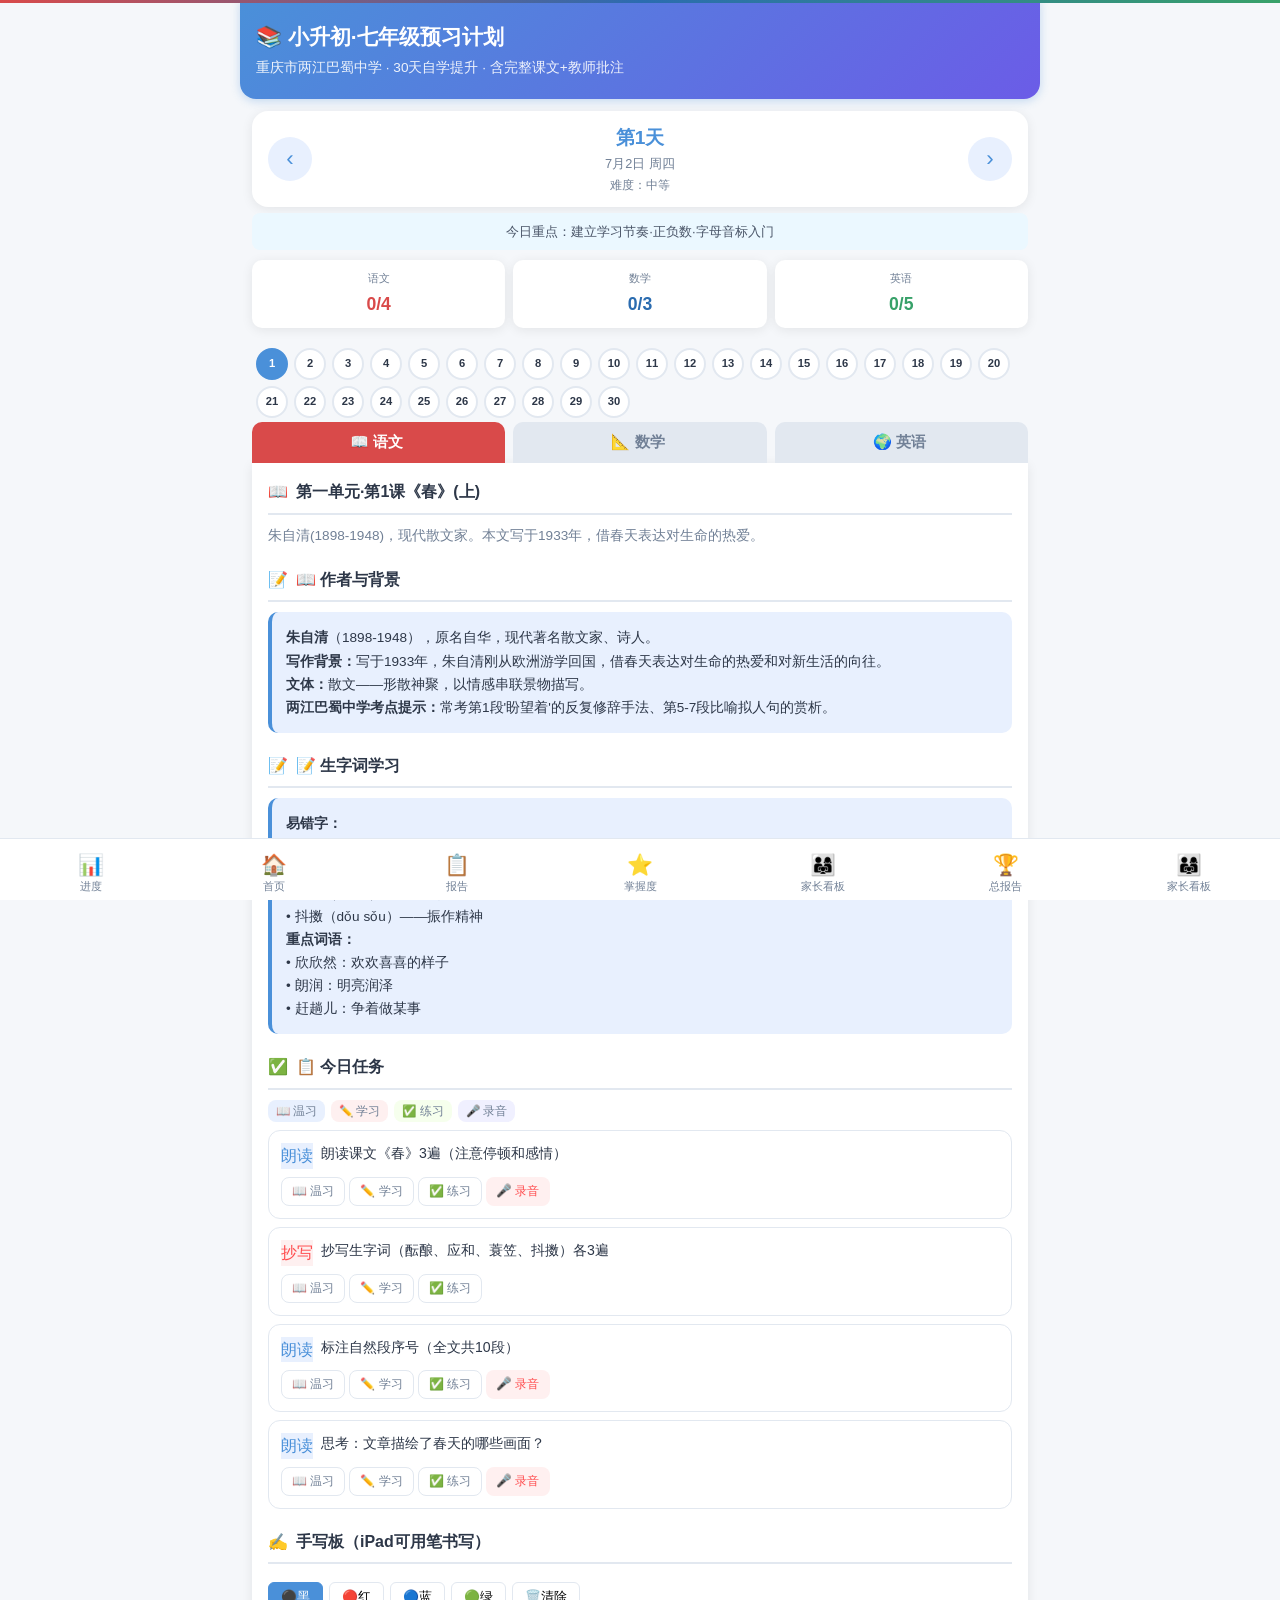
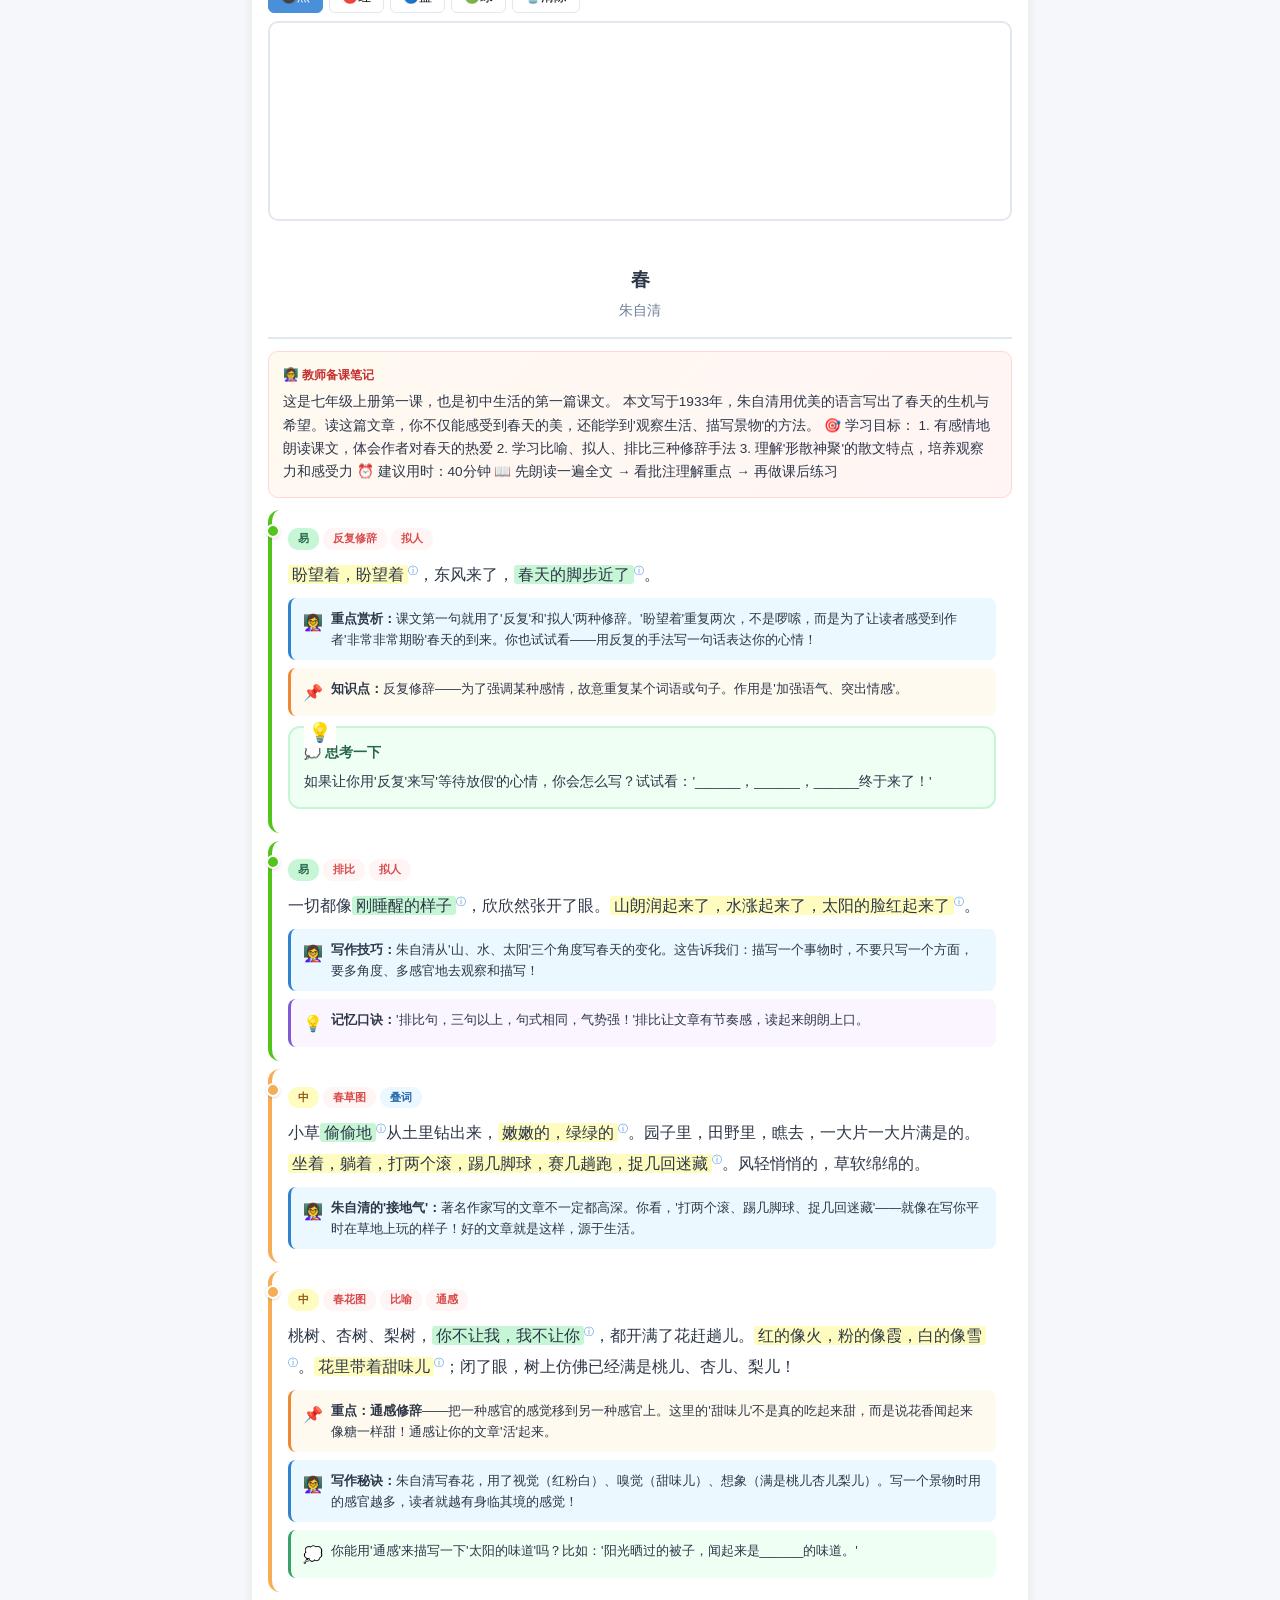
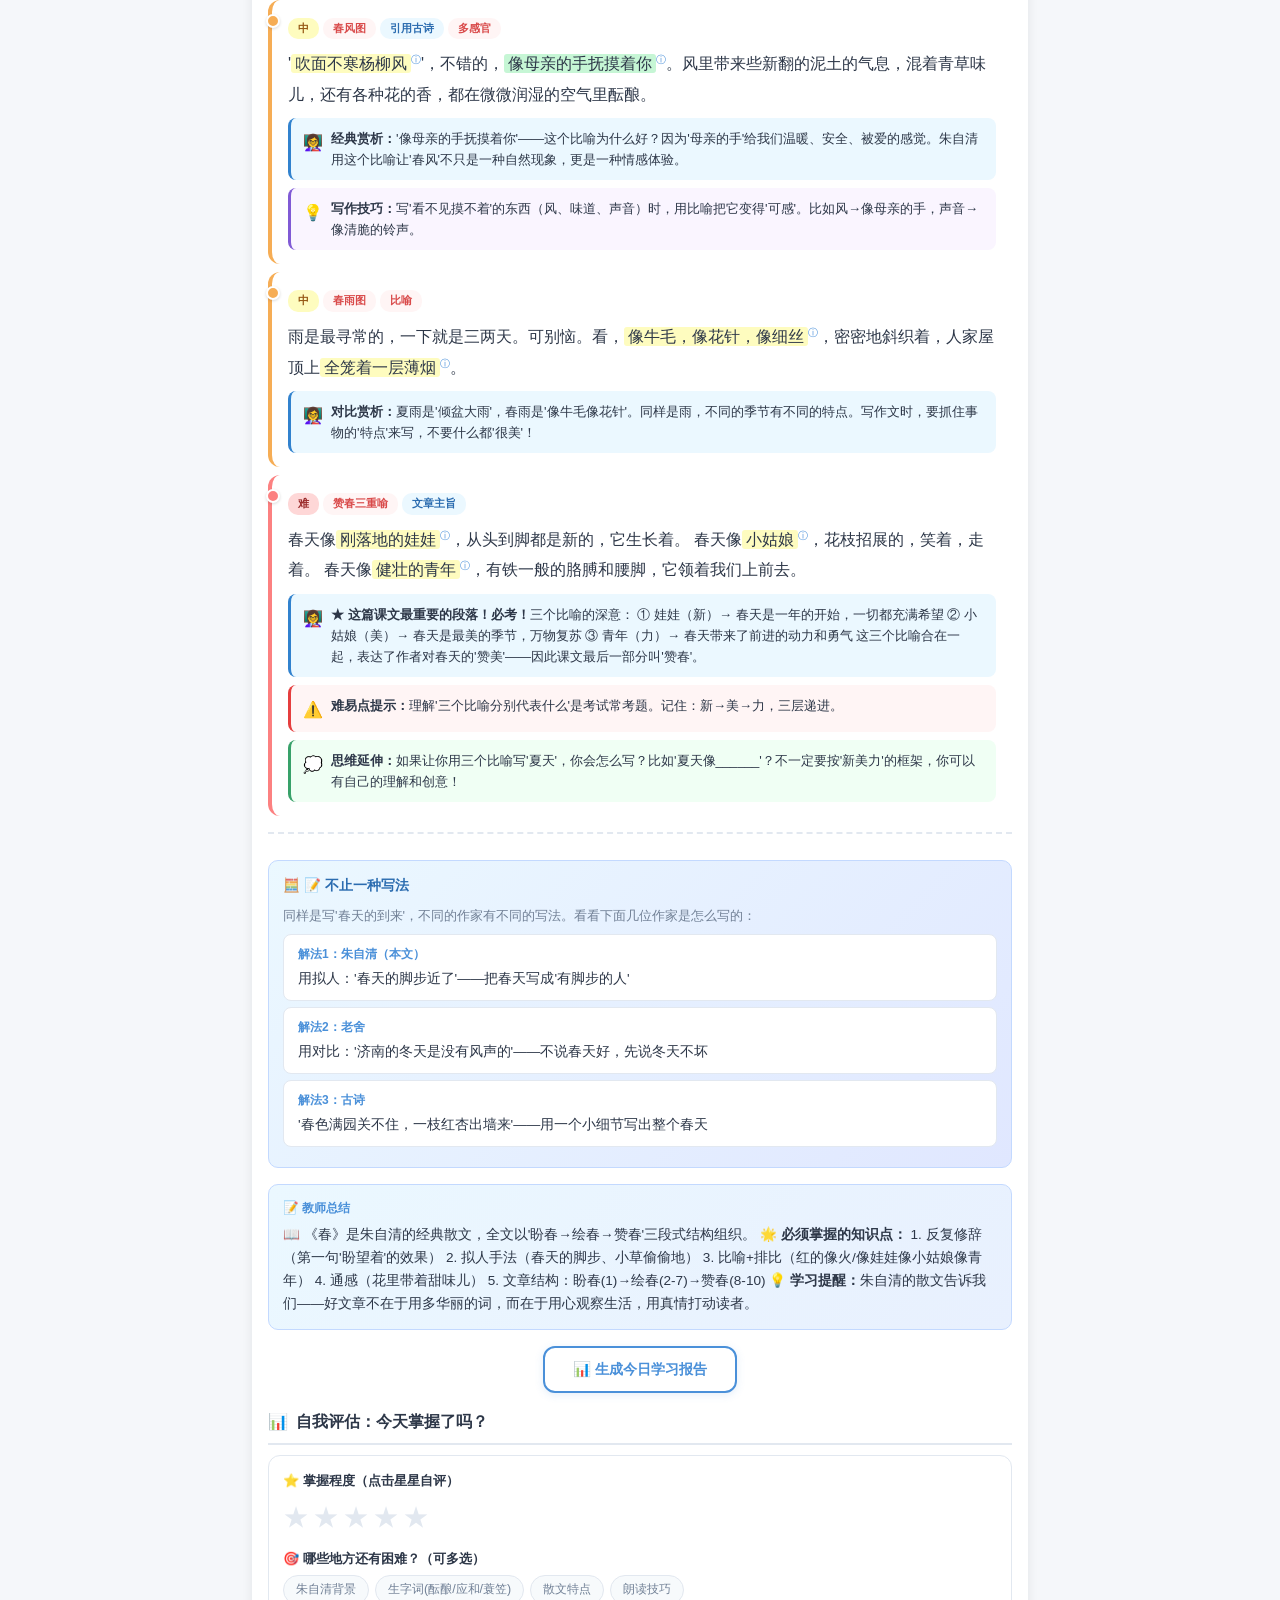
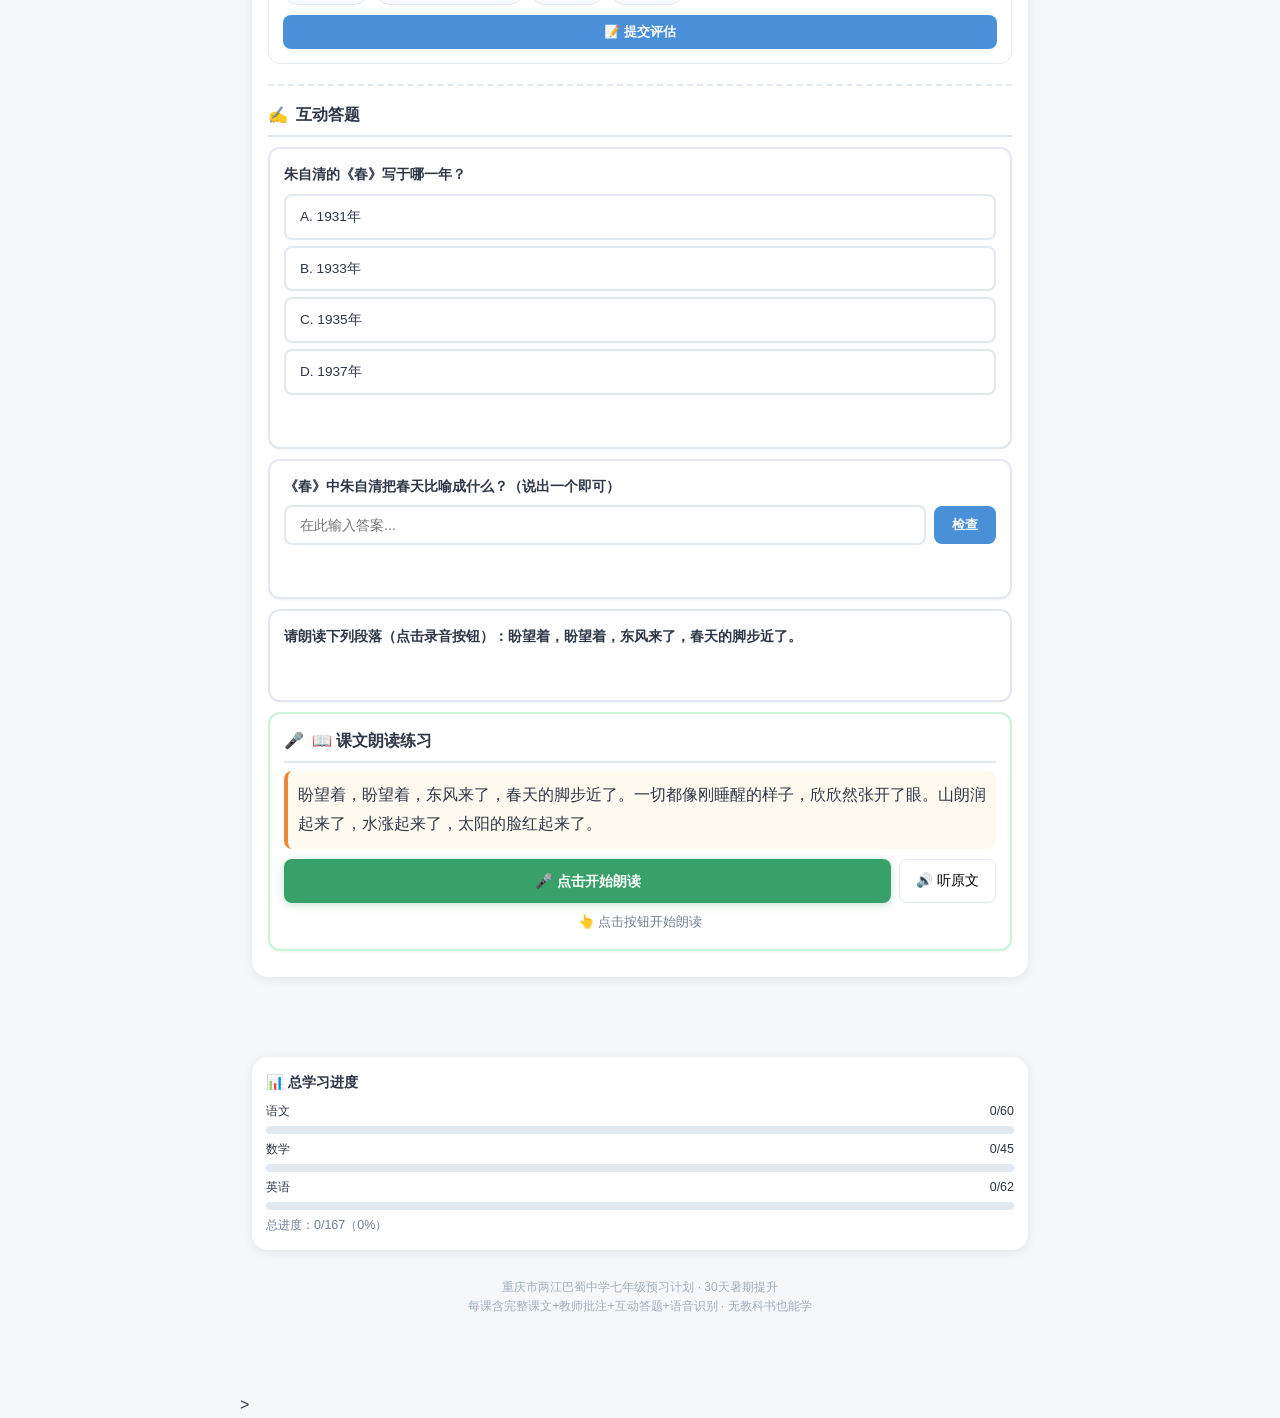
==== commit e707e176: "📚 新增Day 2-7完整课文内容（含全部批注）" ====
--- a/app/index.html
+++ b/app/index.html
@@ -99,9 +99,10 @@
 <script src="js/english-enhanced.js"></script>
 <script src="js/integrate.js"></script>
 <script src="js/textbook.js"></script>
-<script src="js/textbook-content.js"></script>
+<script src="js/textbook-content.js"`n<script src="js/textbook-content-d2-7.js"></script>></script>
 <script src="js/inject-textbook.js"></script>
 <script src="js/stories.js"></script>
 <script src="js/inject-stories.js"></script>
 </body>
 </html>
+
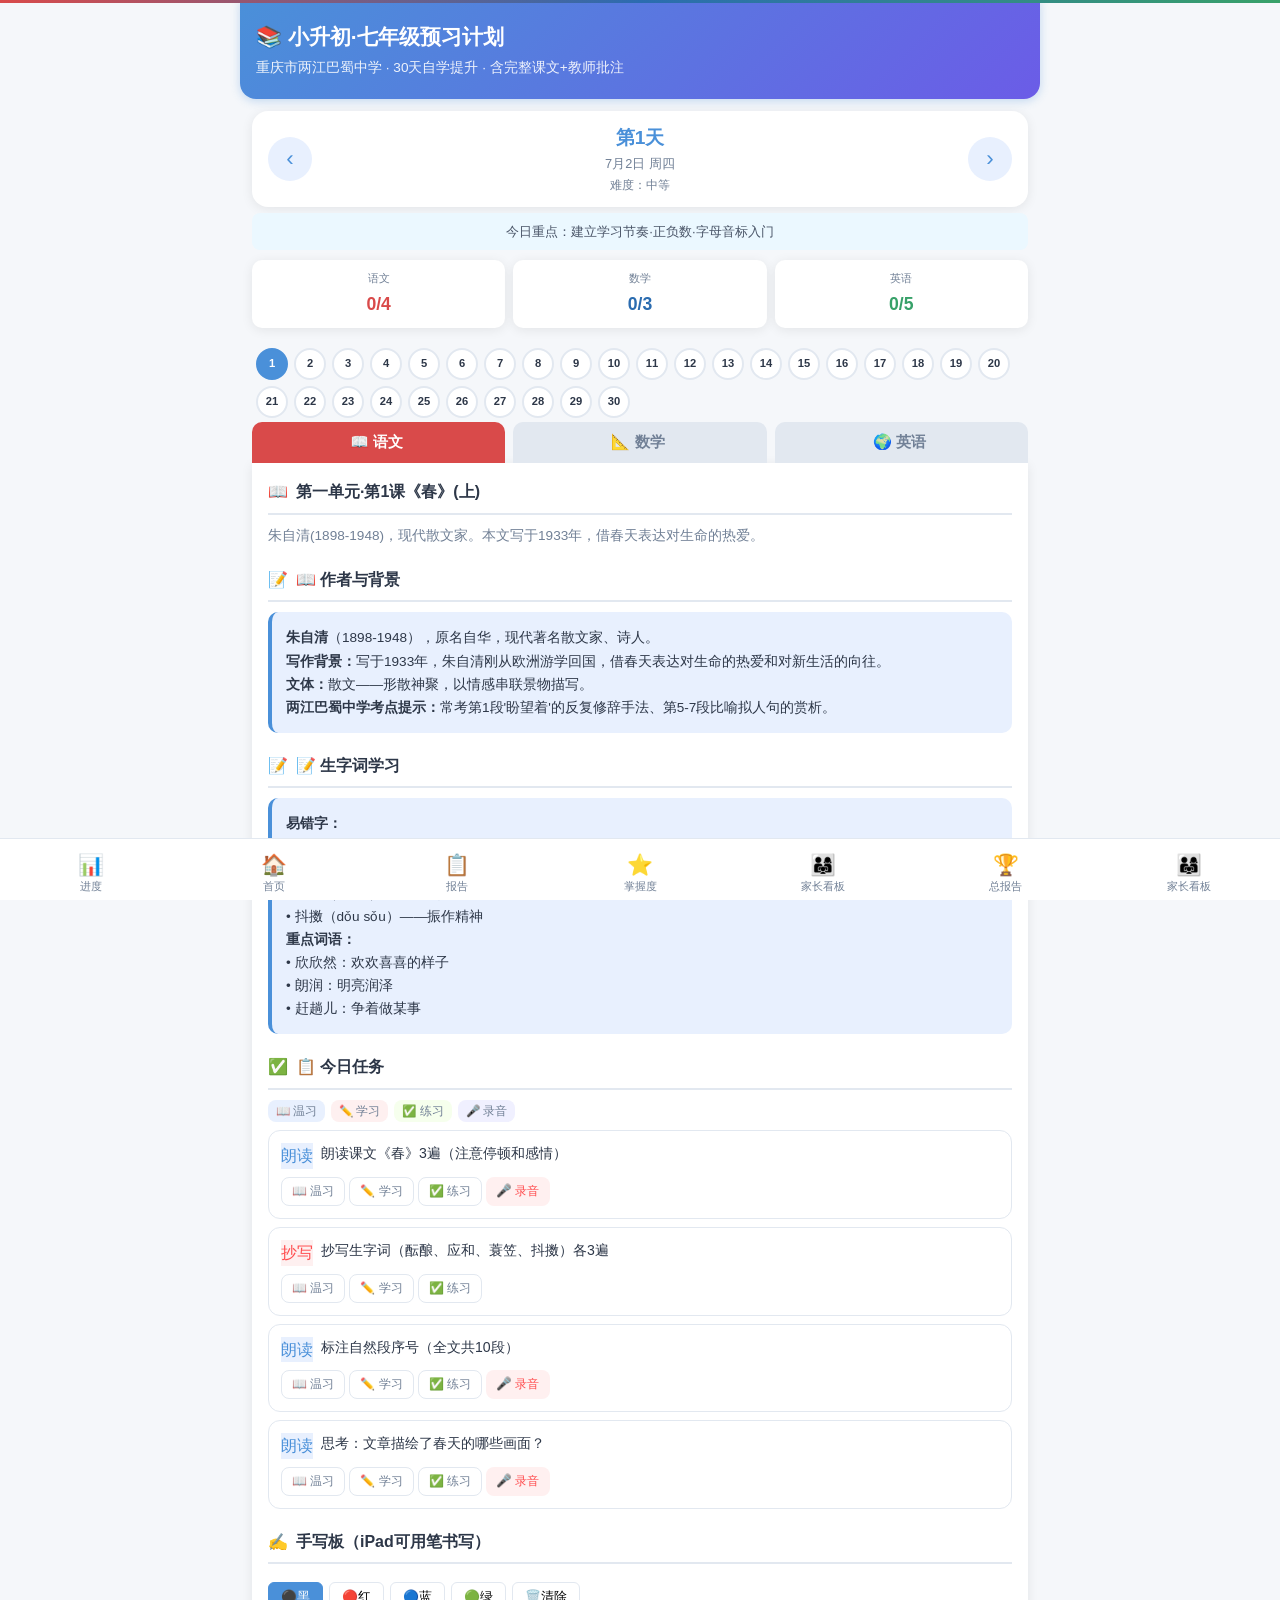
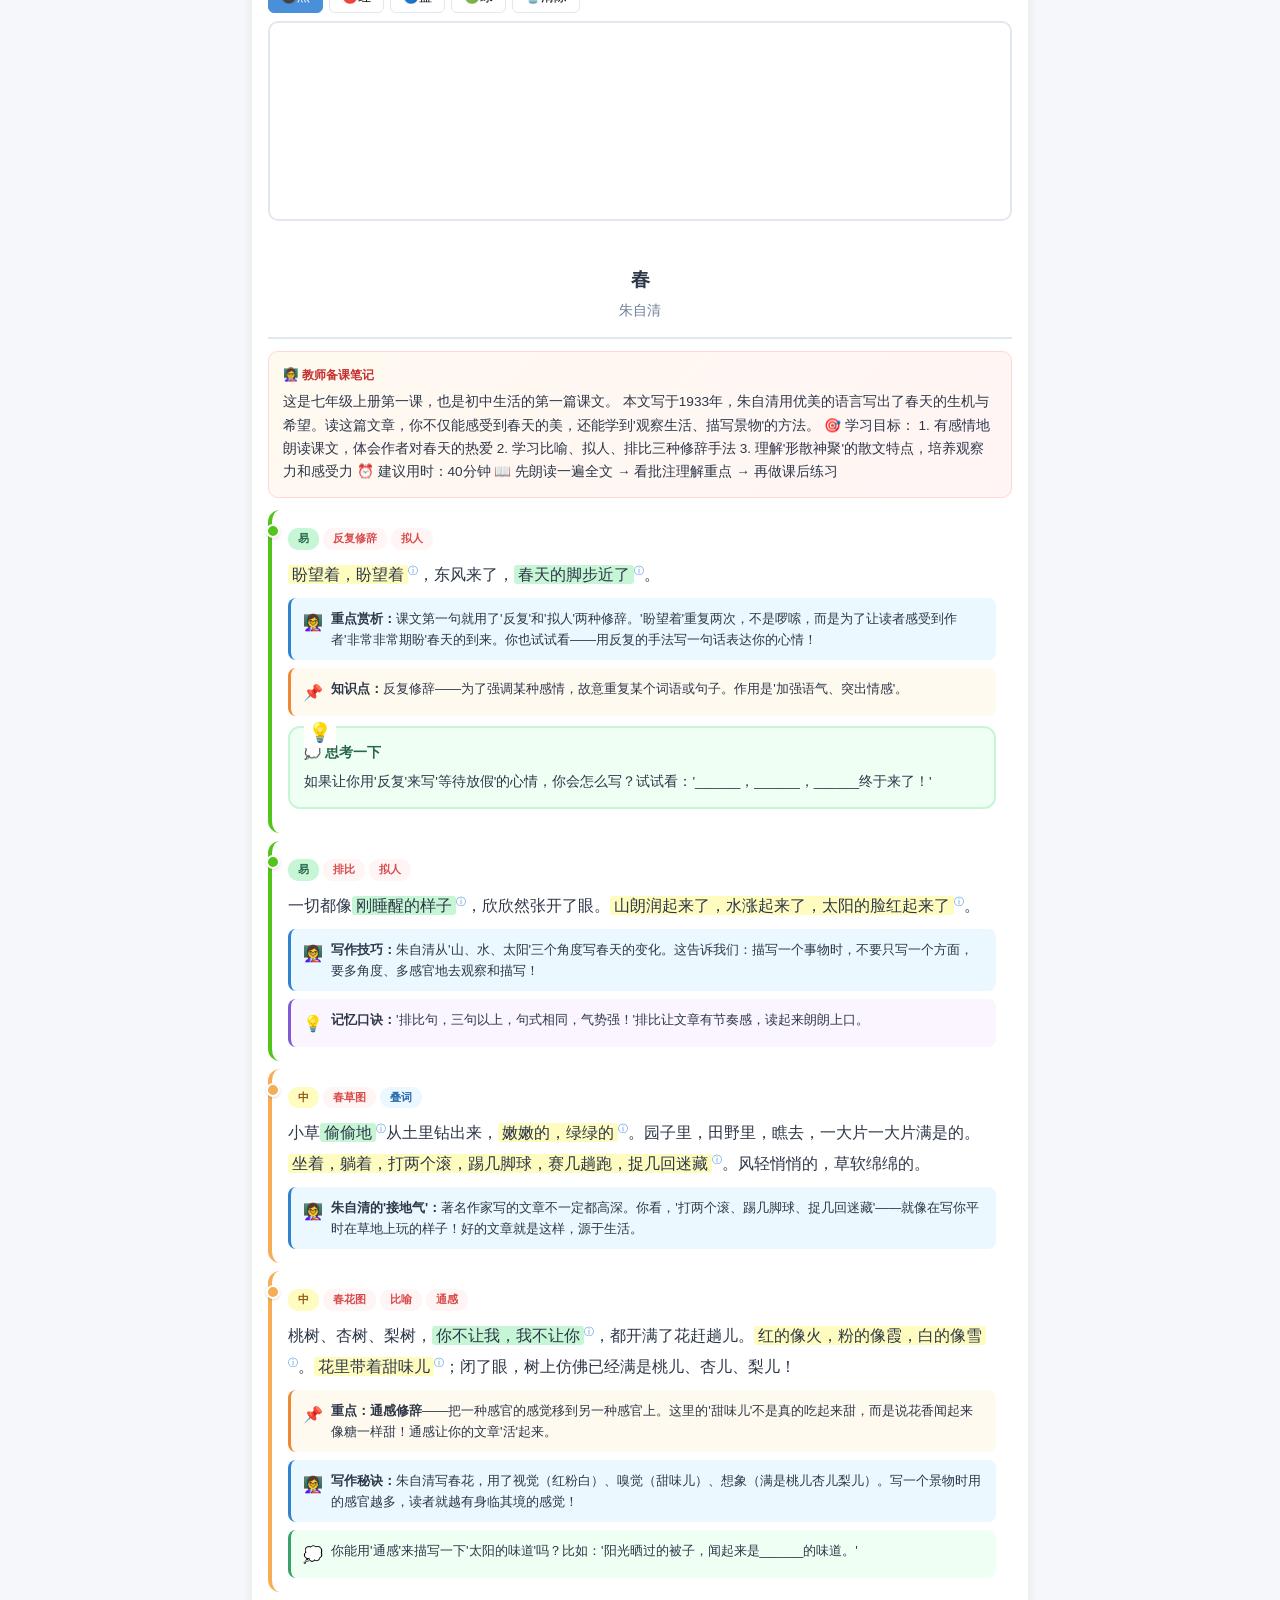
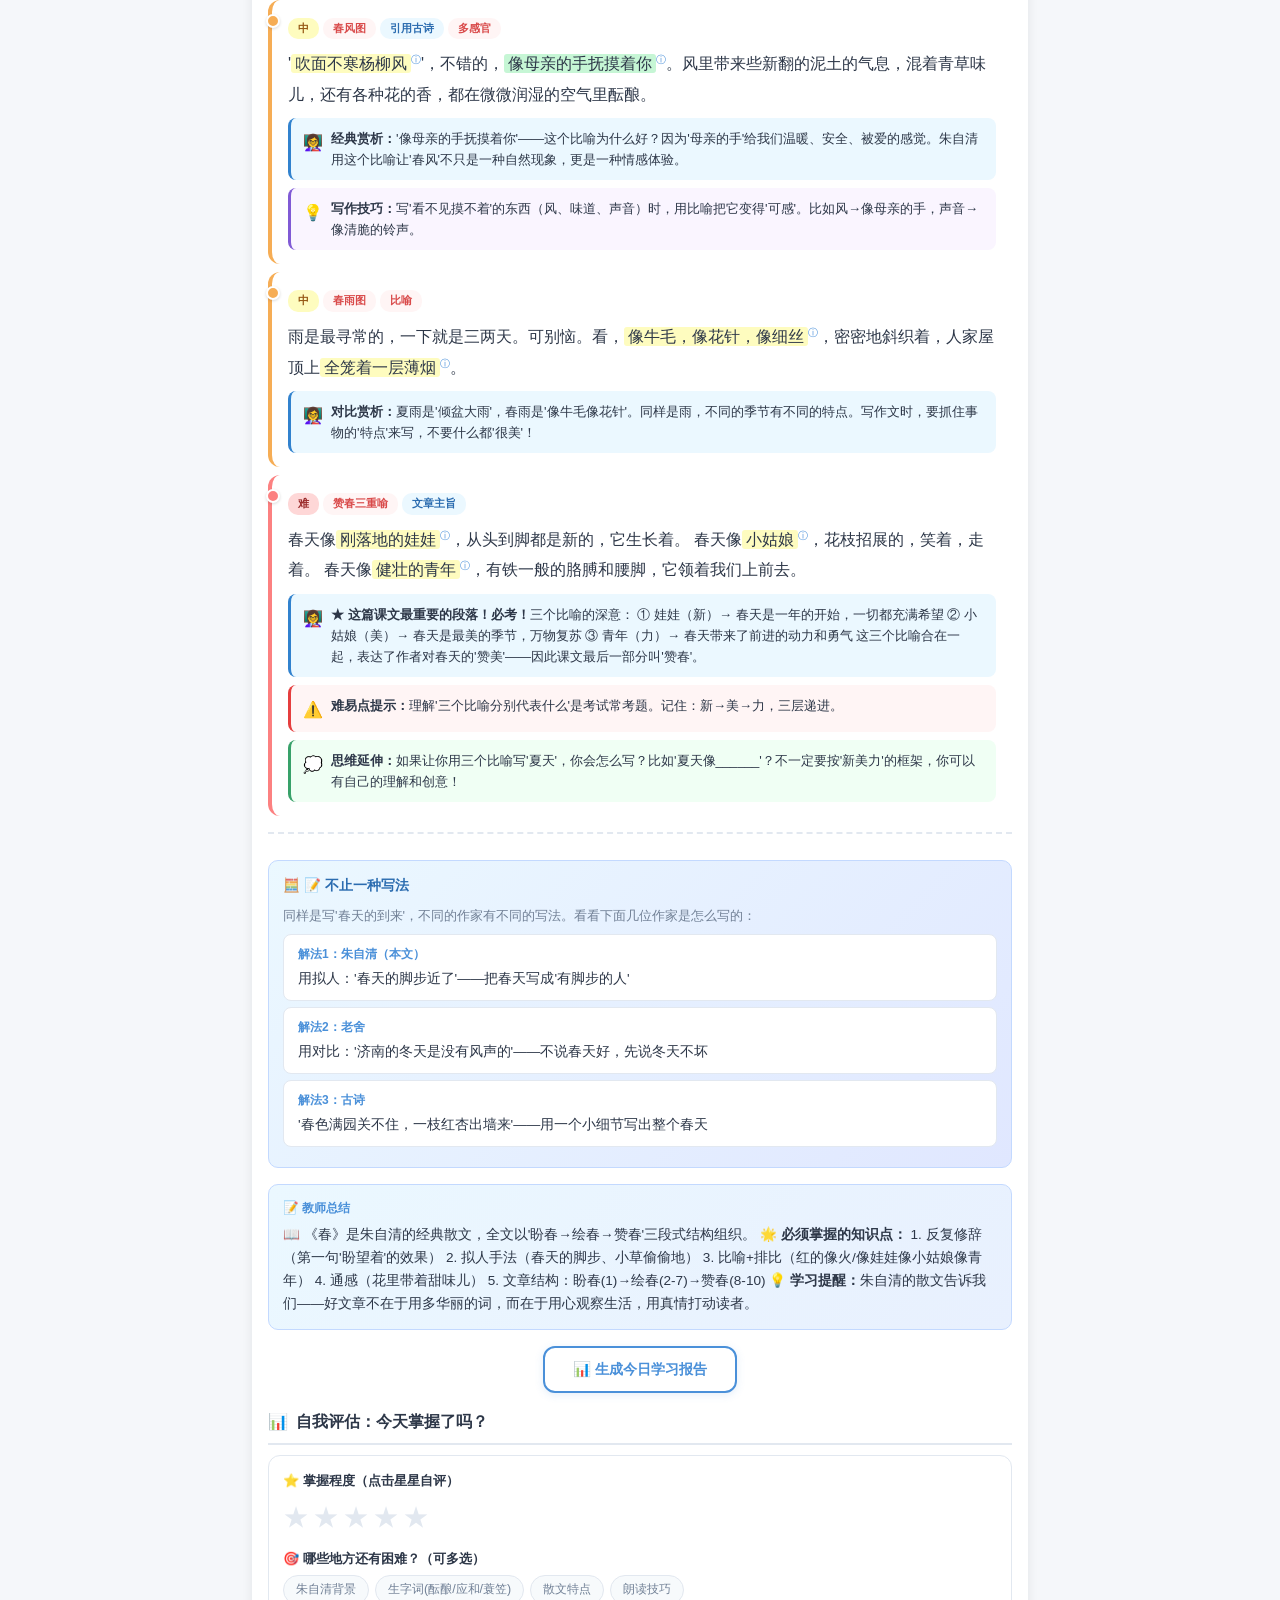
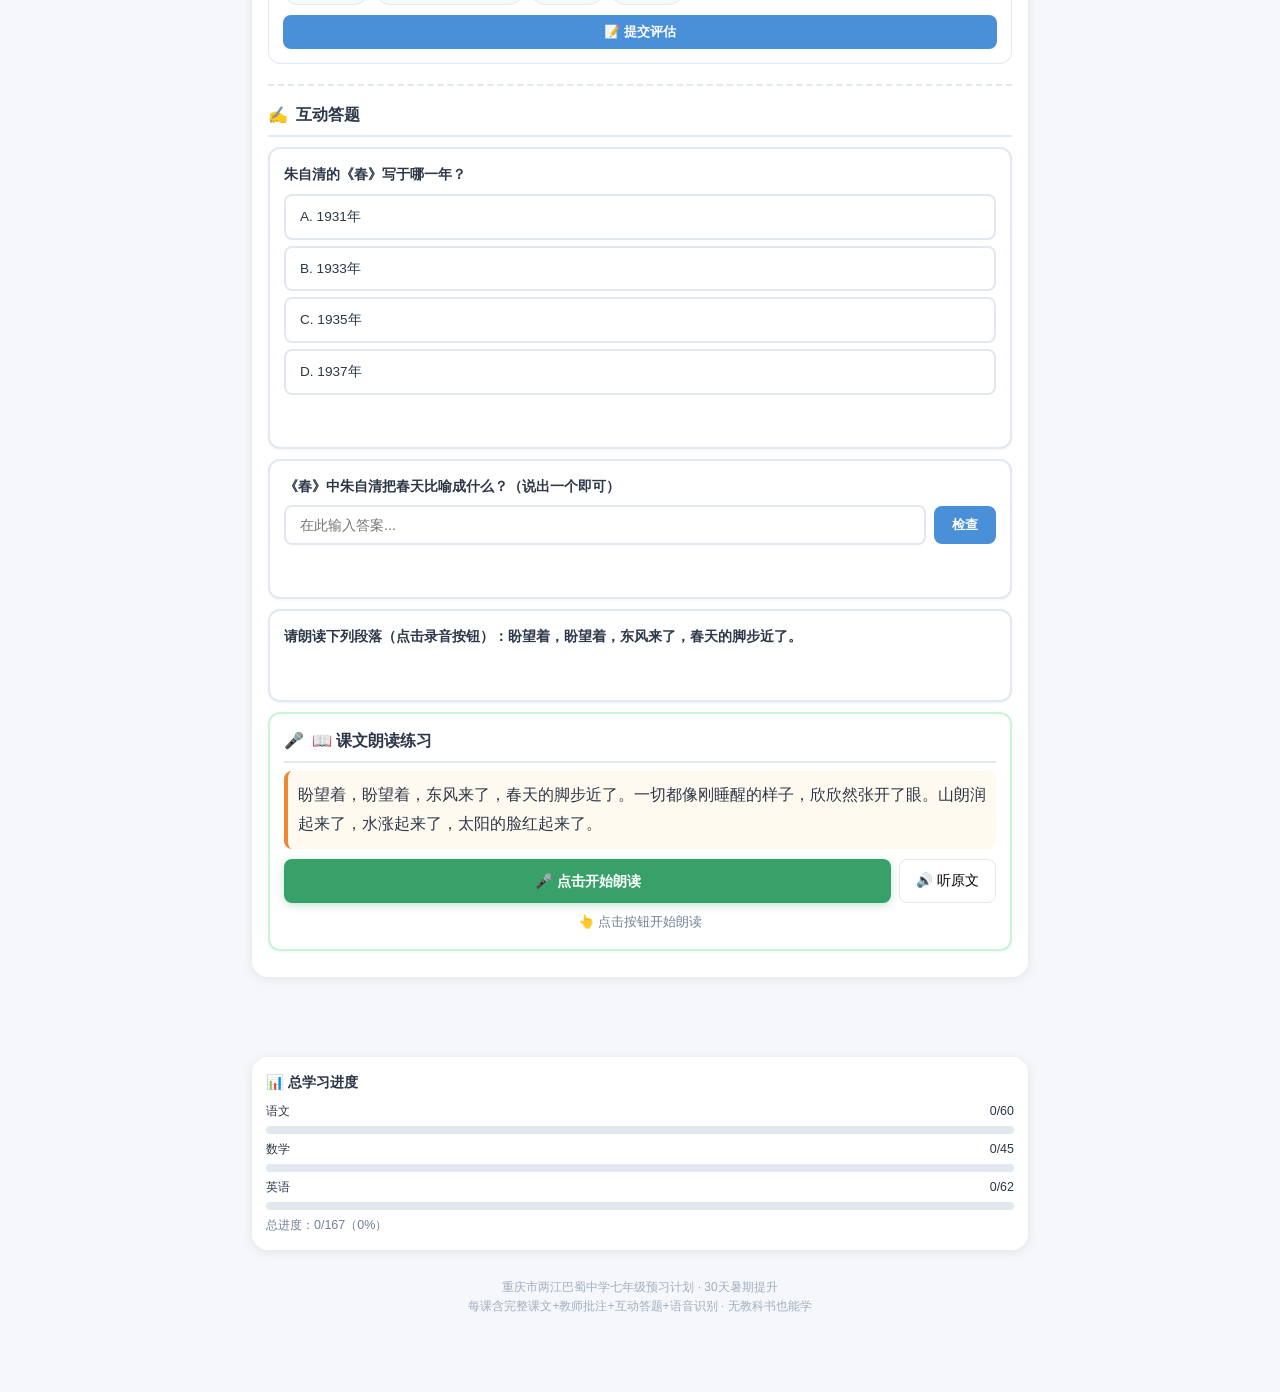
==== commit c5bc83d5: "更新: Day 1-7 完整课文内容 + 修复打包脚本 + 单文件离线版" ====
--- a/app/index.html
+++ b/app/index.html
@@ -99,7 +99,8 @@
 <script src="js/english-enhanced.js"></script>
 <script src="js/integrate.js"></script>
 <script src="js/textbook.js"></script>
-<script src="js/textbook-content.js"`n<script src="js/textbook-content-d2-7.js"></script>></script>
+<script src="js/textbook-content.js"></script>
+<script src="js/textbook-content-d2-7.js"></script>
 <script src="js/inject-textbook.js"></script>
 <script src="js/stories.js"></script>
 <script src="js/inject-stories.js"></script>
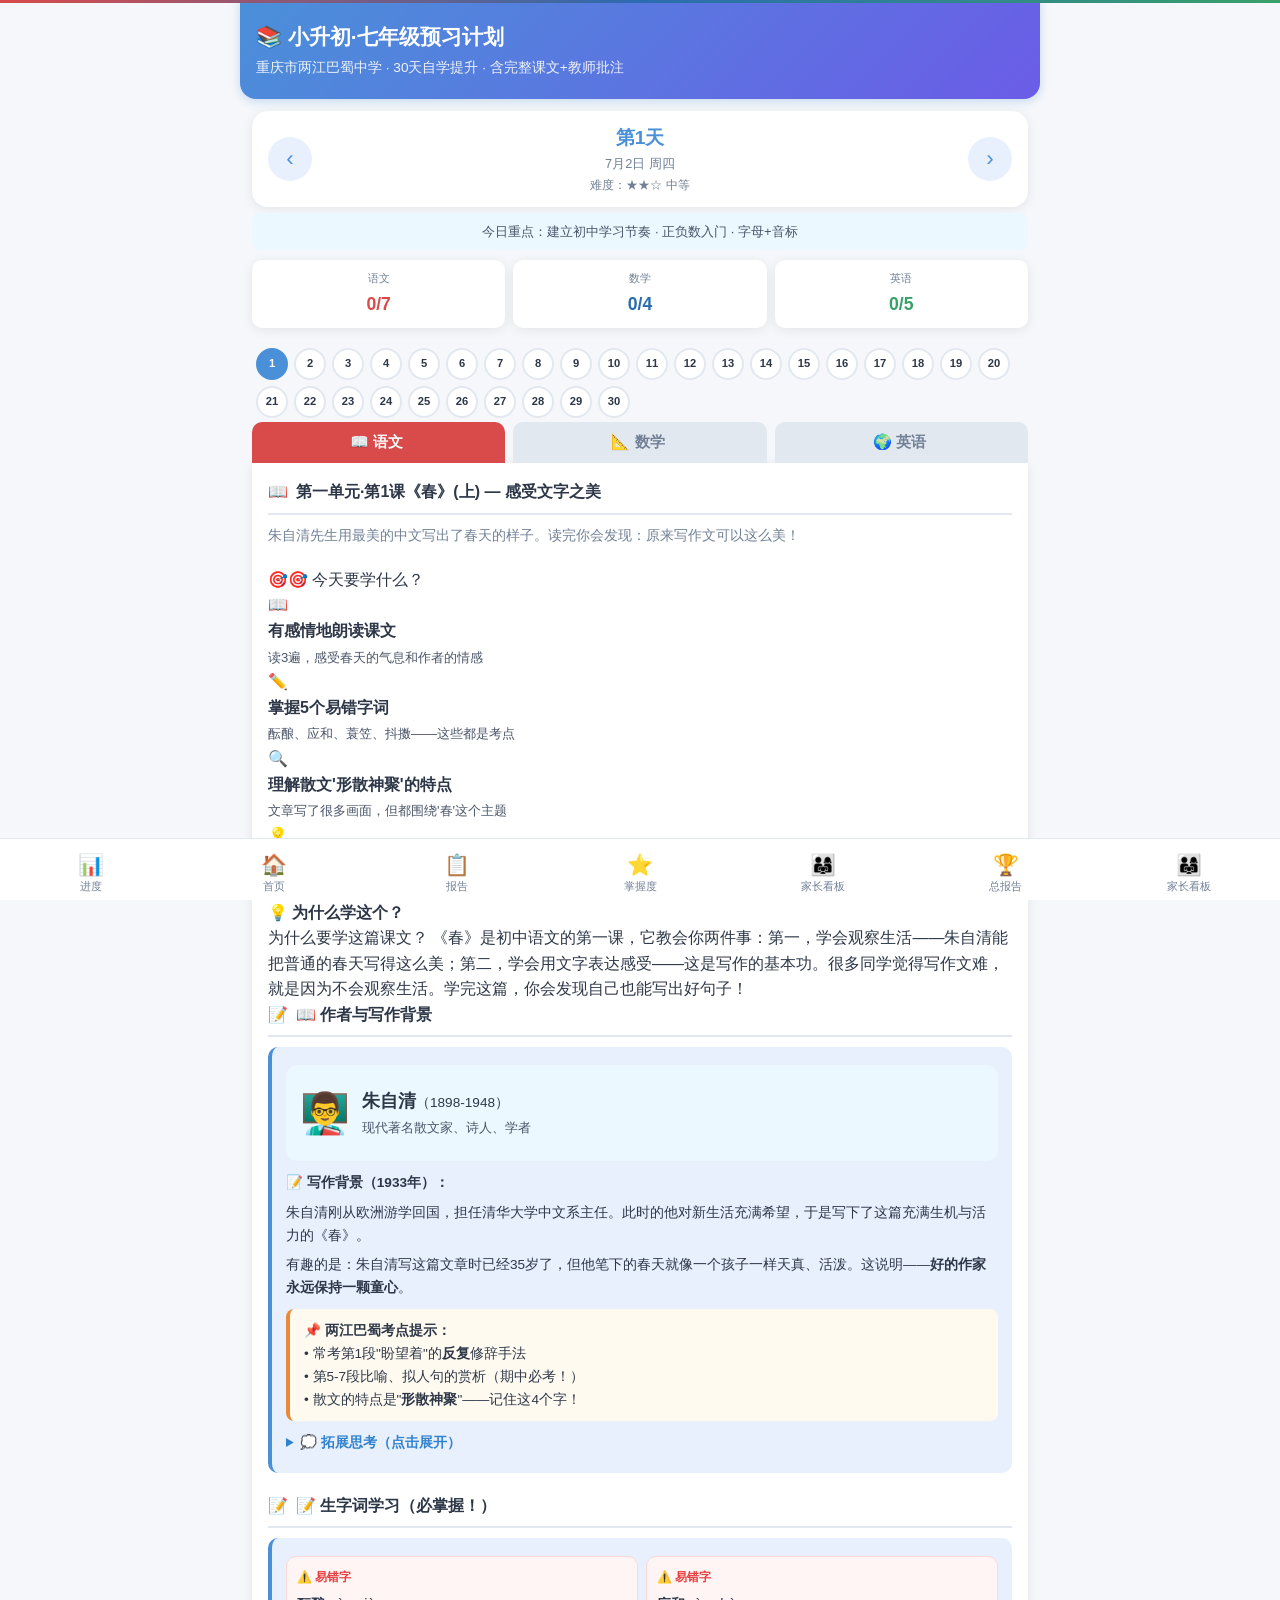
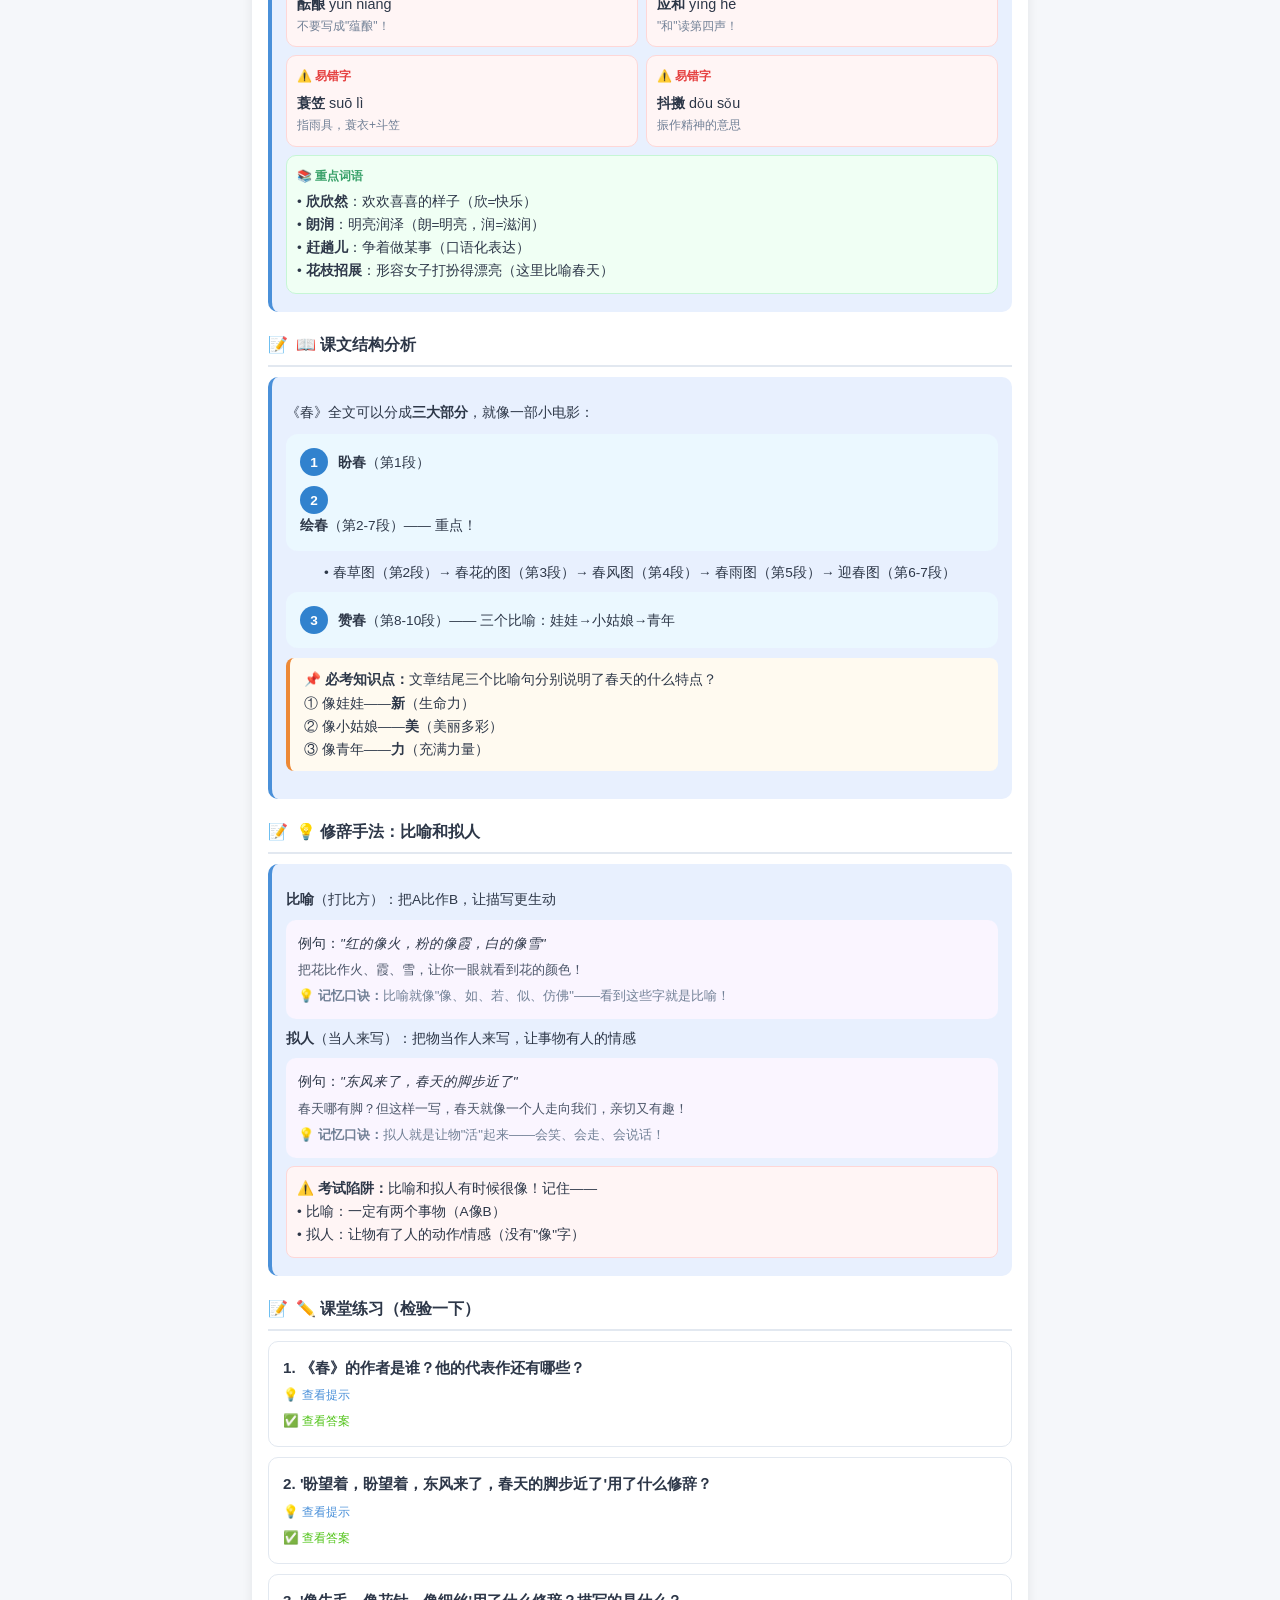
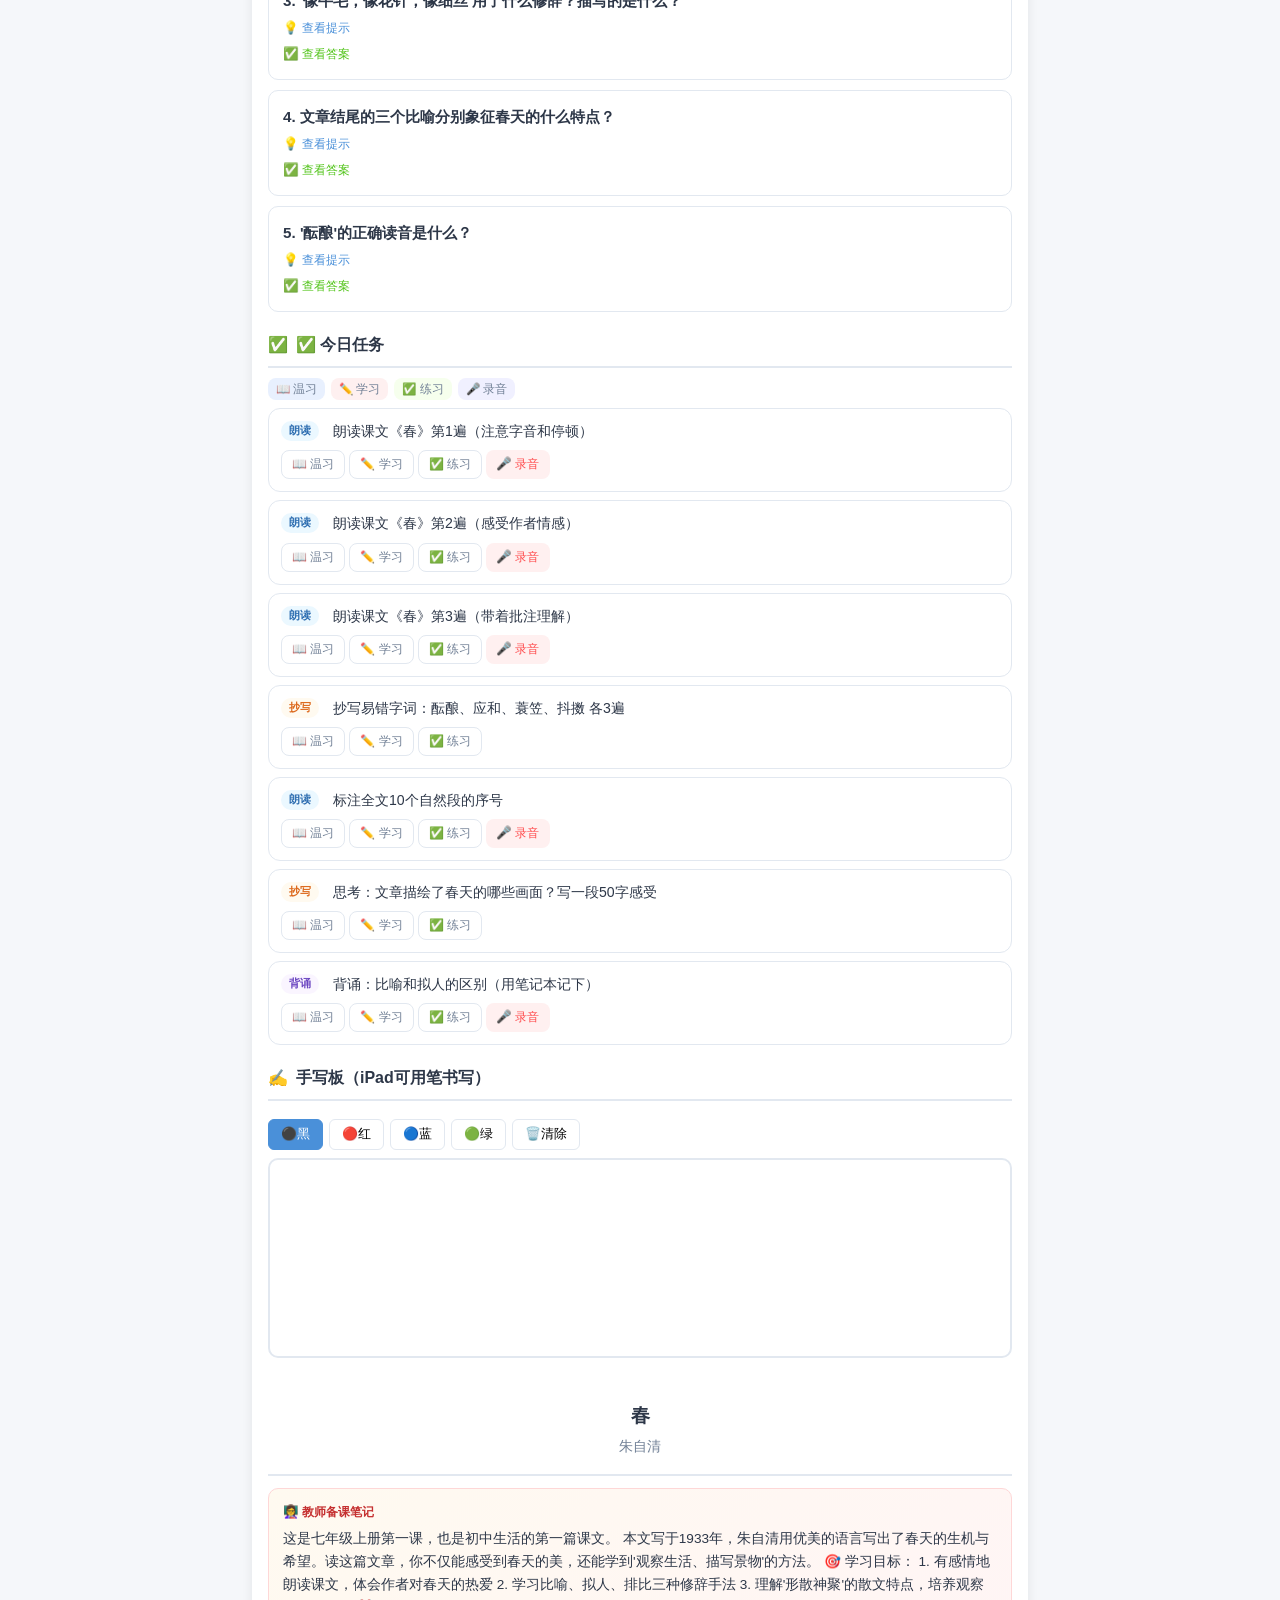
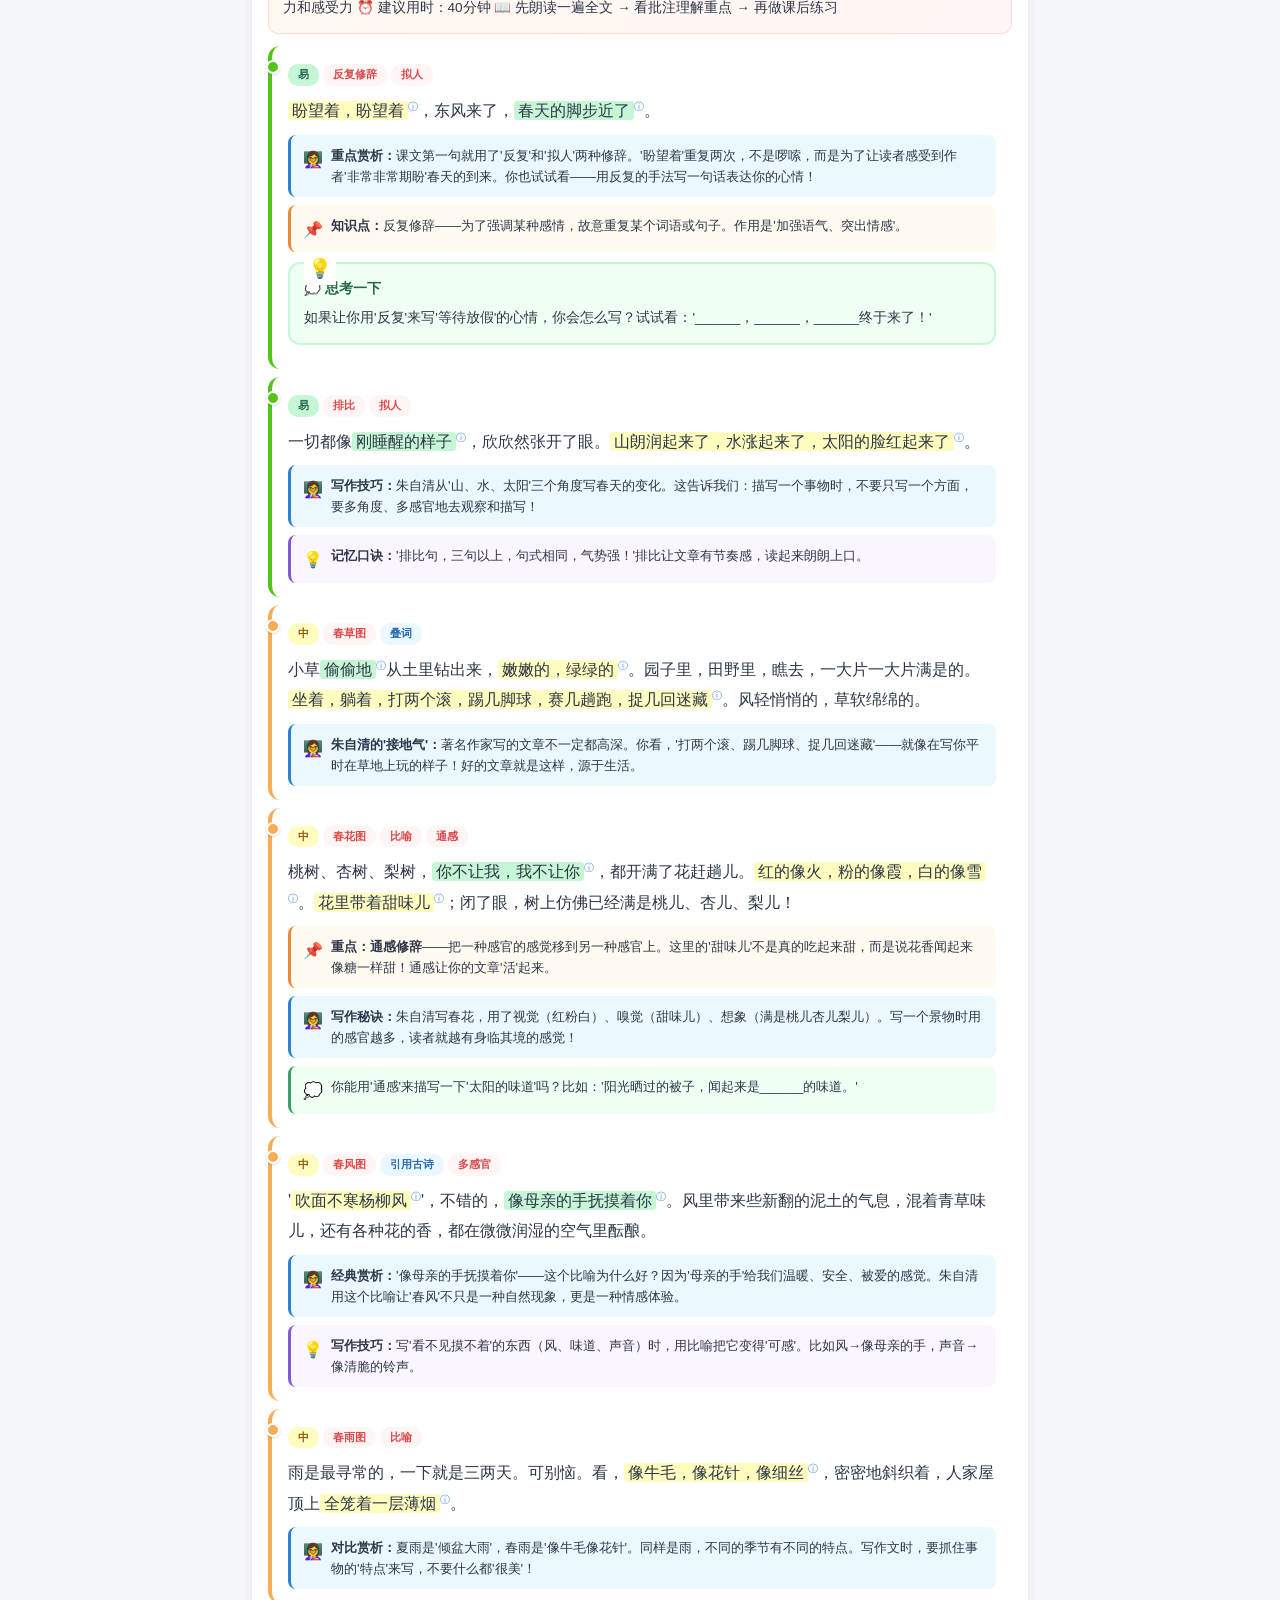
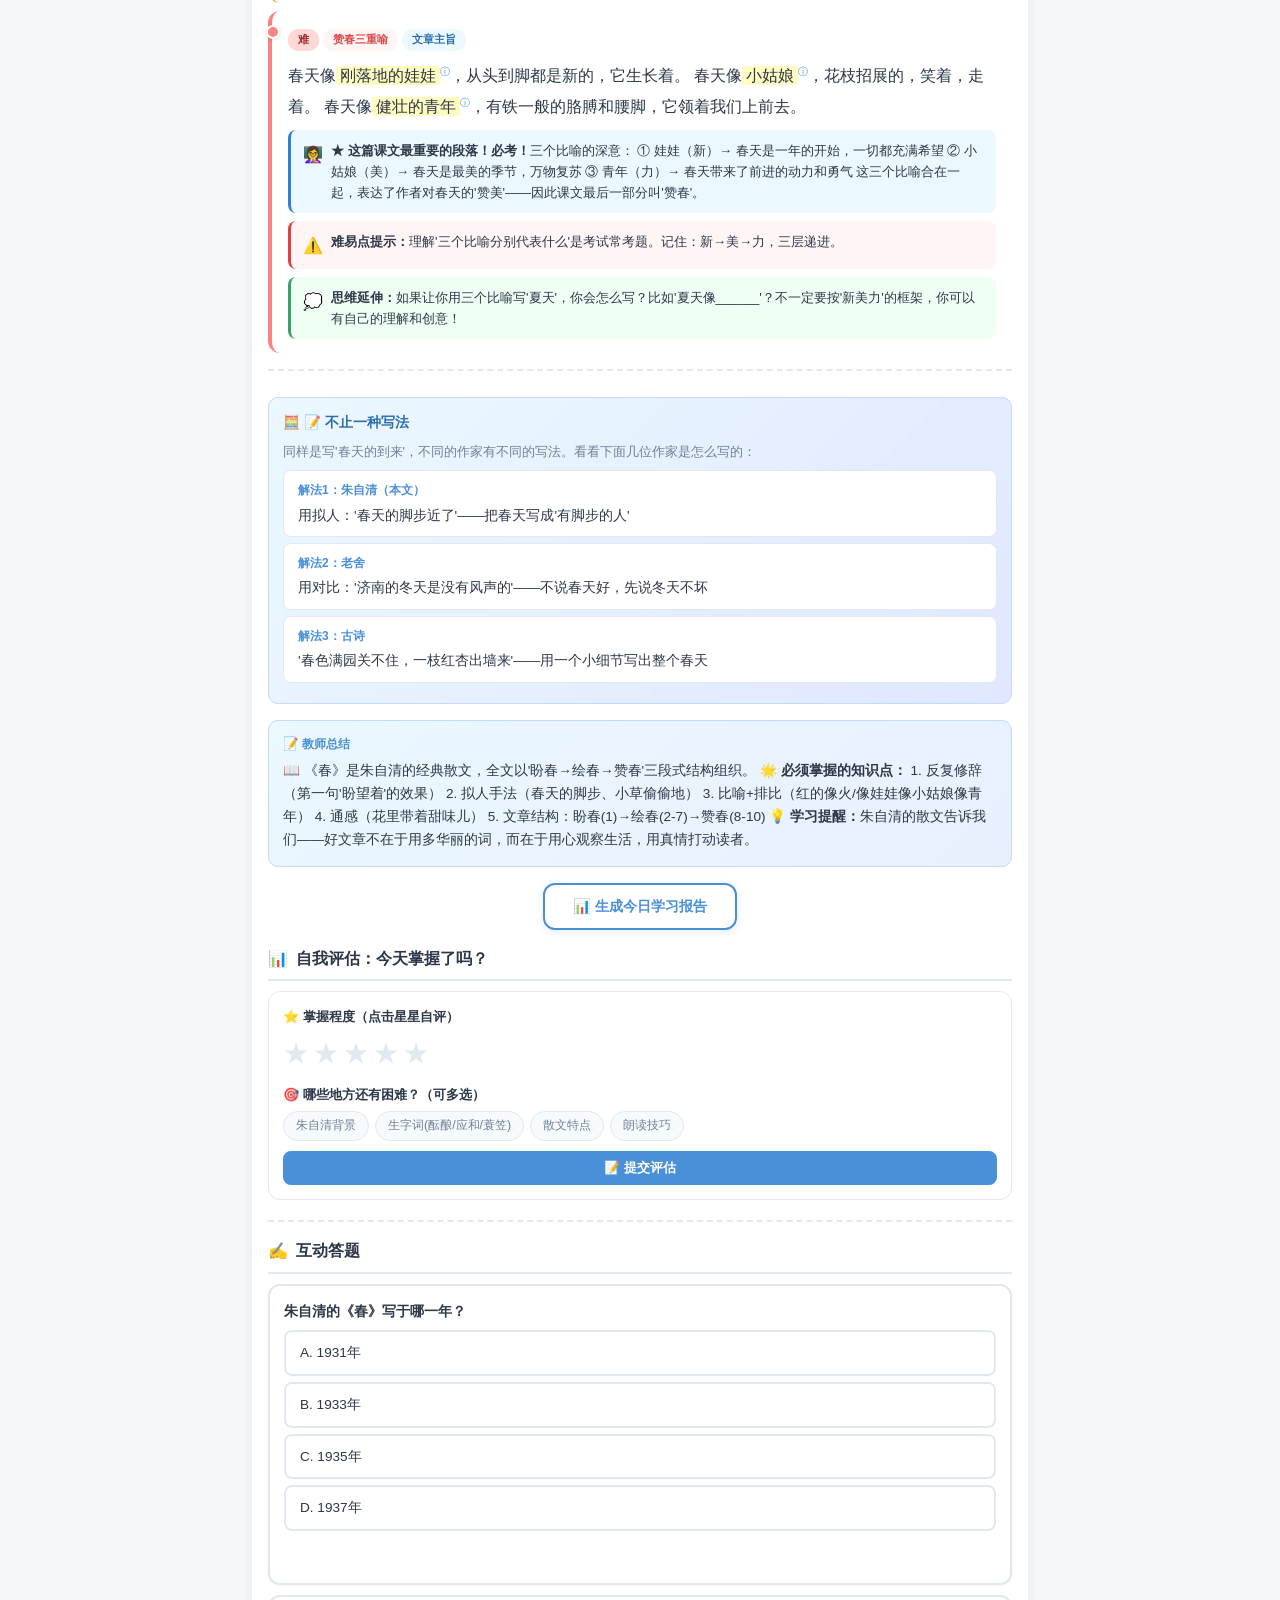
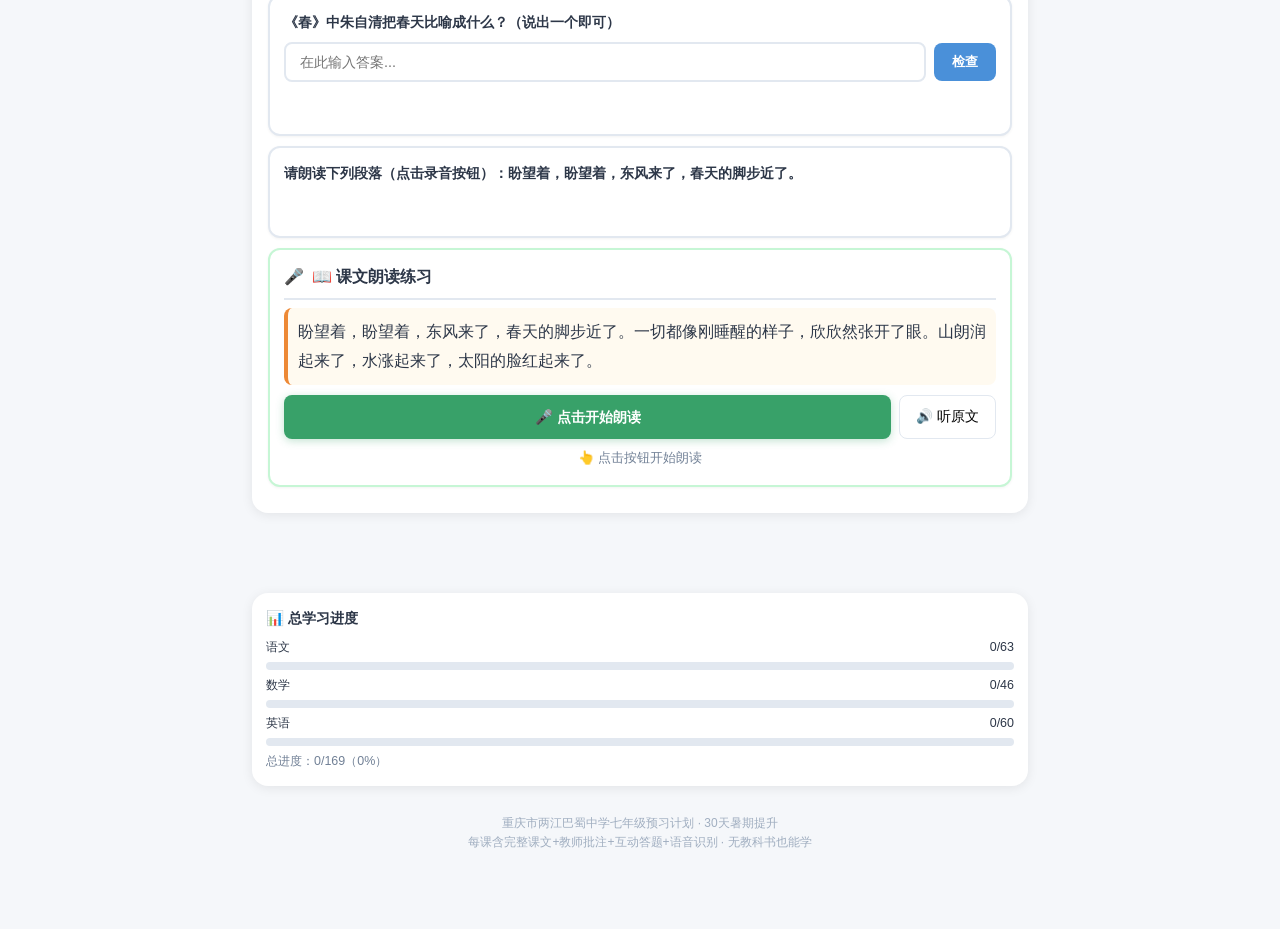
==== commit fc7fafe1: "补全: Day 3-4 新增 + Day 1-7 全部7天就绪" ====
--- a/app/index.html
+++ b/app/index.html
@@ -84,6 +84,7 @@
 <script src="js/init.js"></script>
 <script src="js/c1.js"></script>
 <script src="js/c2.js"></script>
+<script src="js/day3-4.js"></script>
 <script src="js/c3.js"></script>
 <script src="js/c4.js"></script>
 <script src="js/c5.js"></script>
--- a/app/css/enhanced.css
+++ b/app/css/enhanced.css
@@ -478,3 +478,148 @@
   0%, 100% { transform: scale(1); }
   50% { transform: scale(1.1); }
 }
+
+/* ===== 任务清单优化（更清晰、不花哨） ===== */
+.task-list {
+  list-style: none;
+  padding: 0;
+  margin: 8px 0;
+}
+.task-item {
+  display: flex;
+  align-items: center;
+  gap: 10px;
+  padding: 10px 14px;
+  margin-bottom: 6px;
+  background: #FAFAFA;
+  border-radius: 8px;
+  border: 1px solid #E8E8E8;
+  cursor: pointer;
+  transition: all 0.15s;
+  font-size: 0.95rem;
+  line-height: 1.5;
+}
+.task-item:hover {
+  background: #F0F4FF;
+  border-color: #B8D4FE;
+}
+.task-item.done {
+  background: #F0FFF4;
+  border-color: #B8E6C8;
+  opacity: 0.75;
+}
+.task-item.done .task-text {
+  text-decoration: line-through;
+  color: #718096;
+}
+.task-check {
+  width: 22px;
+  height: 22px;
+  border-radius: 50%;
+  border: 2px solid #CBD5E0;
+  display: flex;
+  align-items: center;
+  justify-content: center;
+  font-size: 0.75rem;
+  font-weight: 700;
+  flex-shrink: 0;
+  color: transparent;
+}
+.task-item.done .task-check {
+  background: #38A169;
+  border-color: #38A169;
+  color: white;
+}
+.task-text {
+  flex: 1;
+}
+.tag {
+  display: inline-block;
+  font-size: 0.7rem;
+  padding: 1px 8px;
+  border-radius: 10px;
+  margin-right: 6px;
+  font-weight: 600;
+  vertical-align: middle;
+}
+.tag-read { background: #EBF8FF; color: #2B6CB0; }
+.tag-write { background: #FFFAF0; color: #DD6B20; }
+.tag-recite { background: #FAF5FF; color: #6B46C1; }
+.tag-practice { background: #F0FFF4; color: #38A169; }
+.tag-video { background: #FFF5F5; color: #E53E3E; }
+.tag-audio { background: #E6FFFA; color: #319795; }
+
+/* ===== 知识卡片图文放大 ===== */
+.knowledge-card {
+  font-size: 1rem;
+  line-height: 1.9;
+}
+.knowledge-card p {
+  margin: 6px 0;
+}
+.knowledge-card .body {
+  padding: 4px 0;
+}
+/* 生字词专用放大 */
+.knowledge-card .vocab-word {
+  font-size: 1.15rem;
+  font-weight: 700;
+}
+.knowledge-card .vocab-phonetic {
+  font-size: 0.95rem;
+  color: #4A5568;
+}
+/* 数学公式放大 */
+.math-formula {
+  font-size: 1.15rem;
+  padding: 14px;
+  background: #EBF8FF;
+  border-radius: 10px;
+  text-align: center;
+  font-weight: 700;
+  color: #2B6CB0;
+  border: 1px solid #BEE3F8;
+  margin: 8px 0;
+}
+.math-formula .explain {
+  font-size: 0.9rem;
+  font-weight: 400;
+  color: #4A5568;
+  margin-top: 6px;
+}
+/* 音标卡片放大 */
+.phonetic-card {
+  display: grid;
+  grid-template-columns: repeat(auto-fill, minmax(140px, 1fr));
+  gap: 8px;
+}
+.phonetic-item {
+  background: white;
+  border: 1px solid #E2E8F0;
+  border-radius: 10px;
+  padding: 12px;
+  text-align: center;
+}
+.phonetic-item .symbol {
+  font-size: 1.3rem;
+  font-weight: 700;
+  color: #E53E3E;
+}
+.phonetic-item .example {
+  font-size: 0.95rem;
+  color: #4A5568;
+  margin-top: 4px;
+}
+/* 练习卡片 */
+.practice-box {
+  background: white;
+  border: 1px solid #E2E8F0;
+  border-radius: 10px;
+  padding: 14px;
+  margin-bottom: 10px;
+}
+.practice-box .question {
+  font-size: 0.95rem;
+  line-height: 1.6;
+  margin-bottom: 6px;
+}
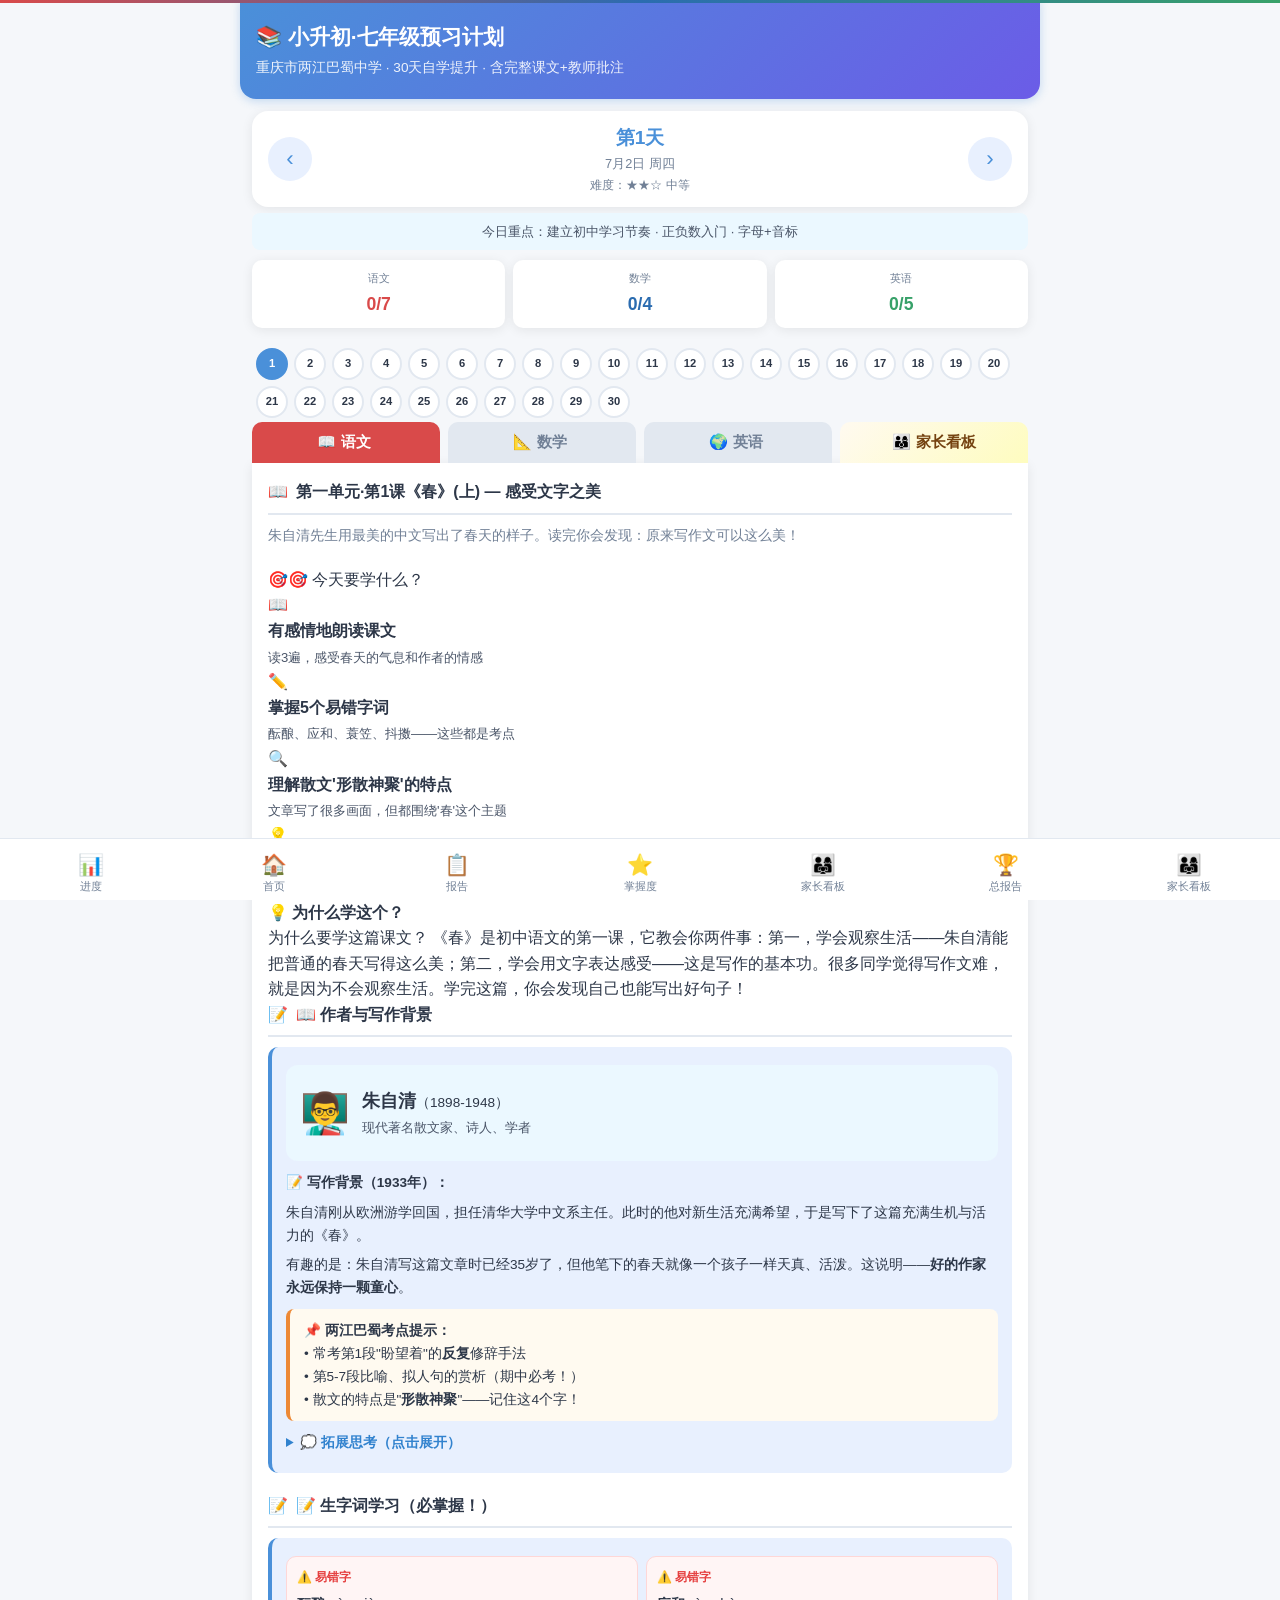
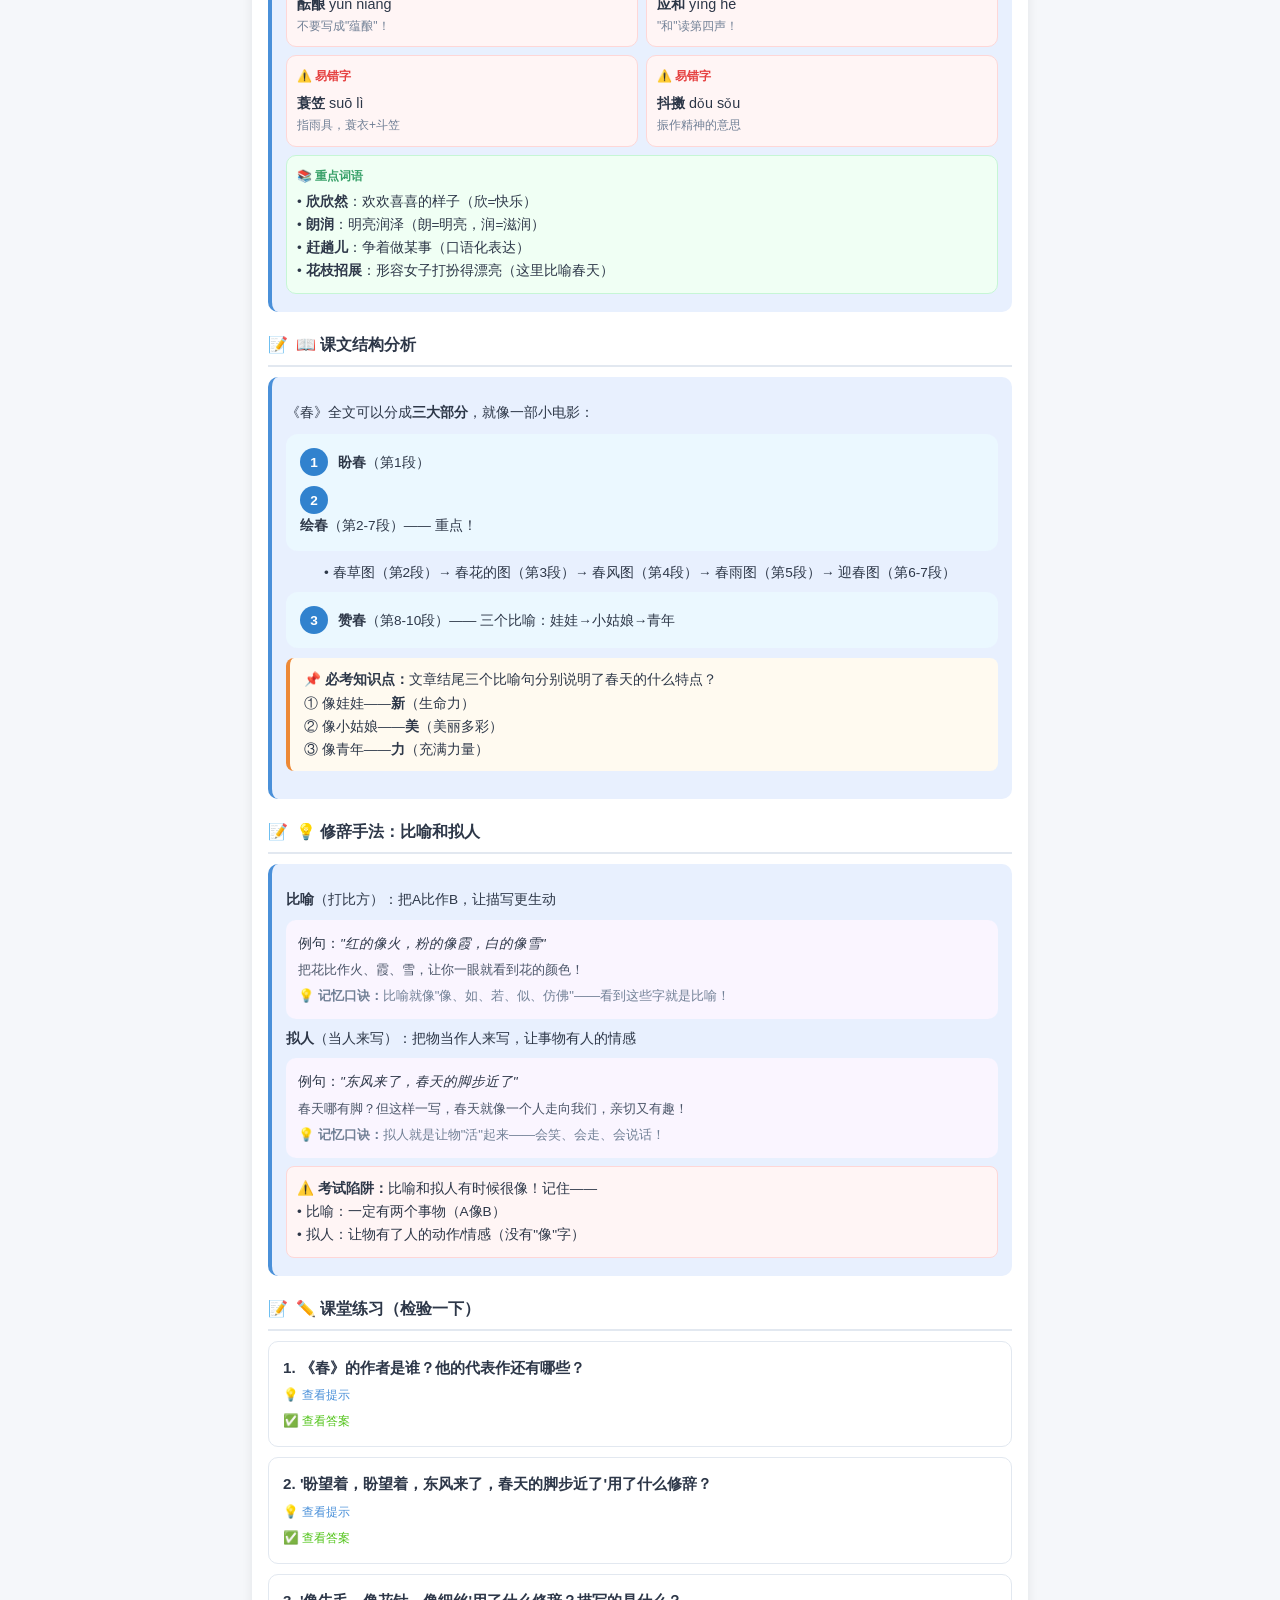
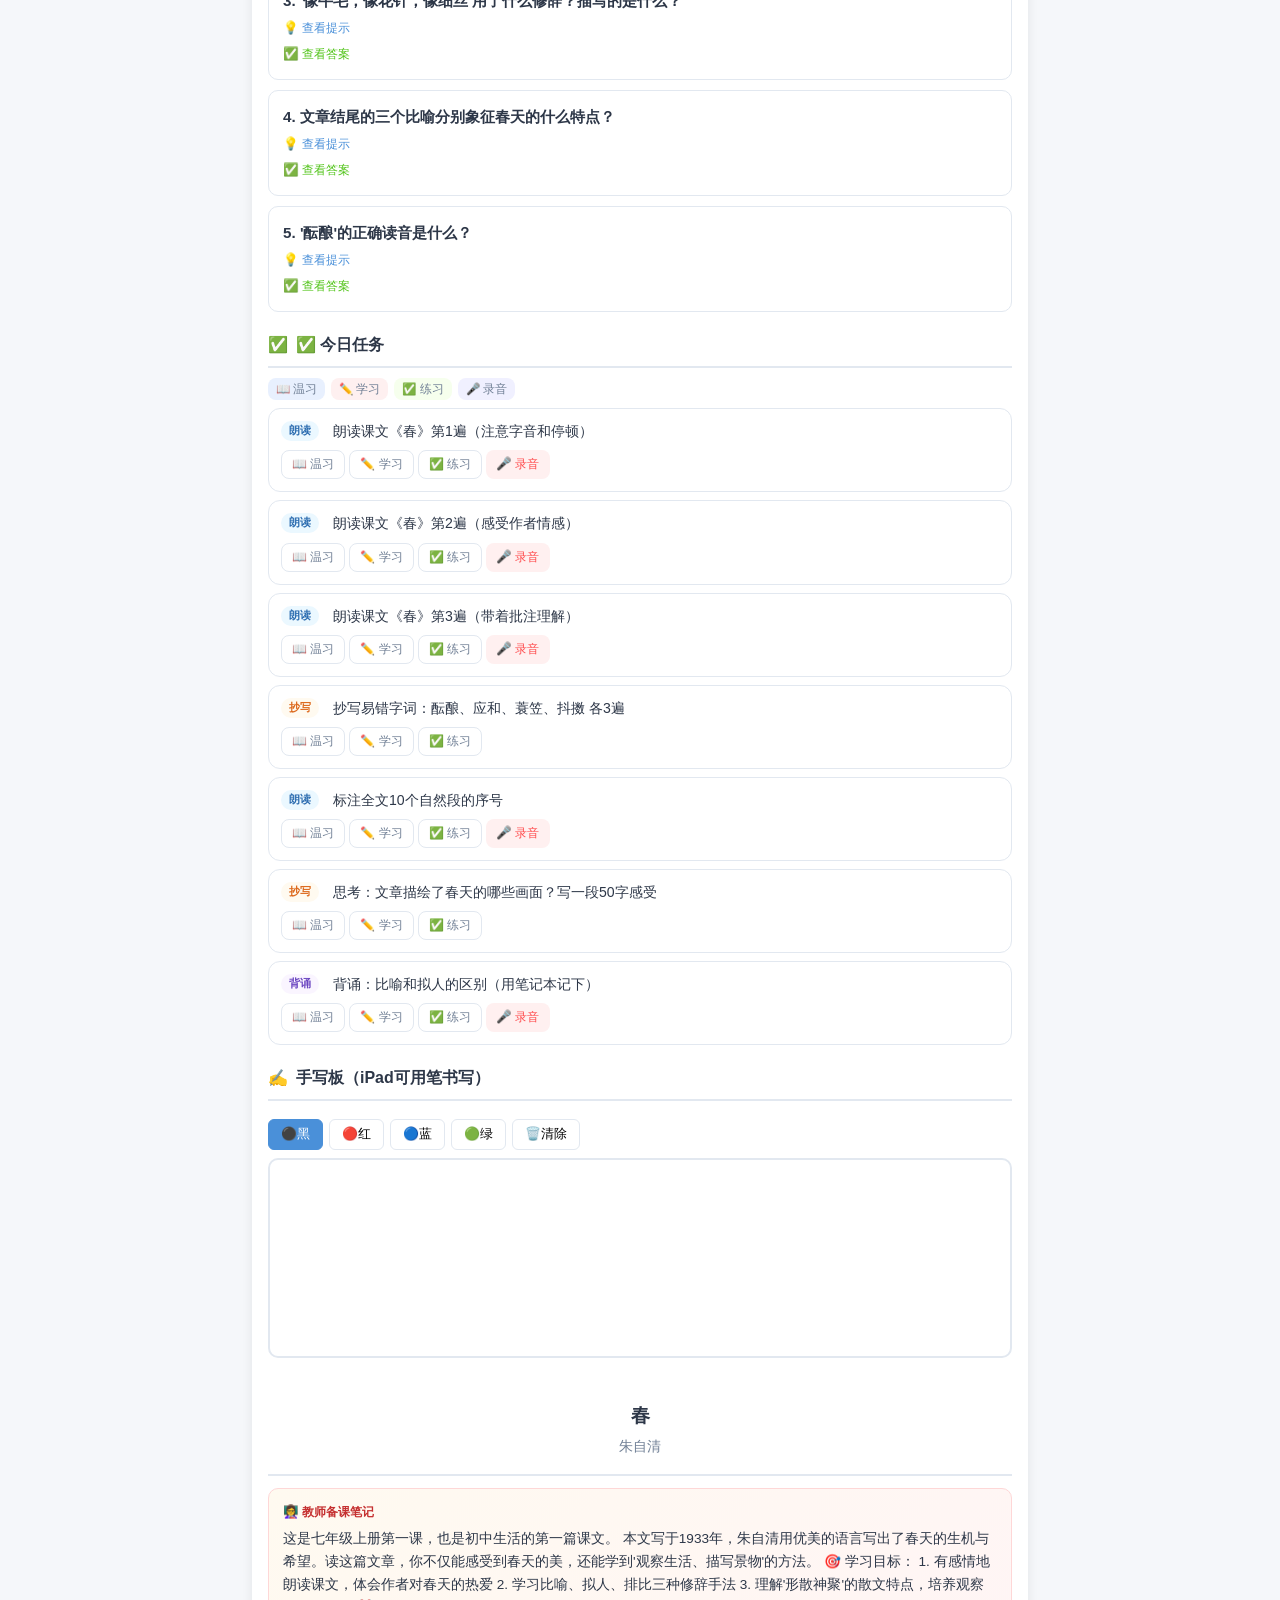
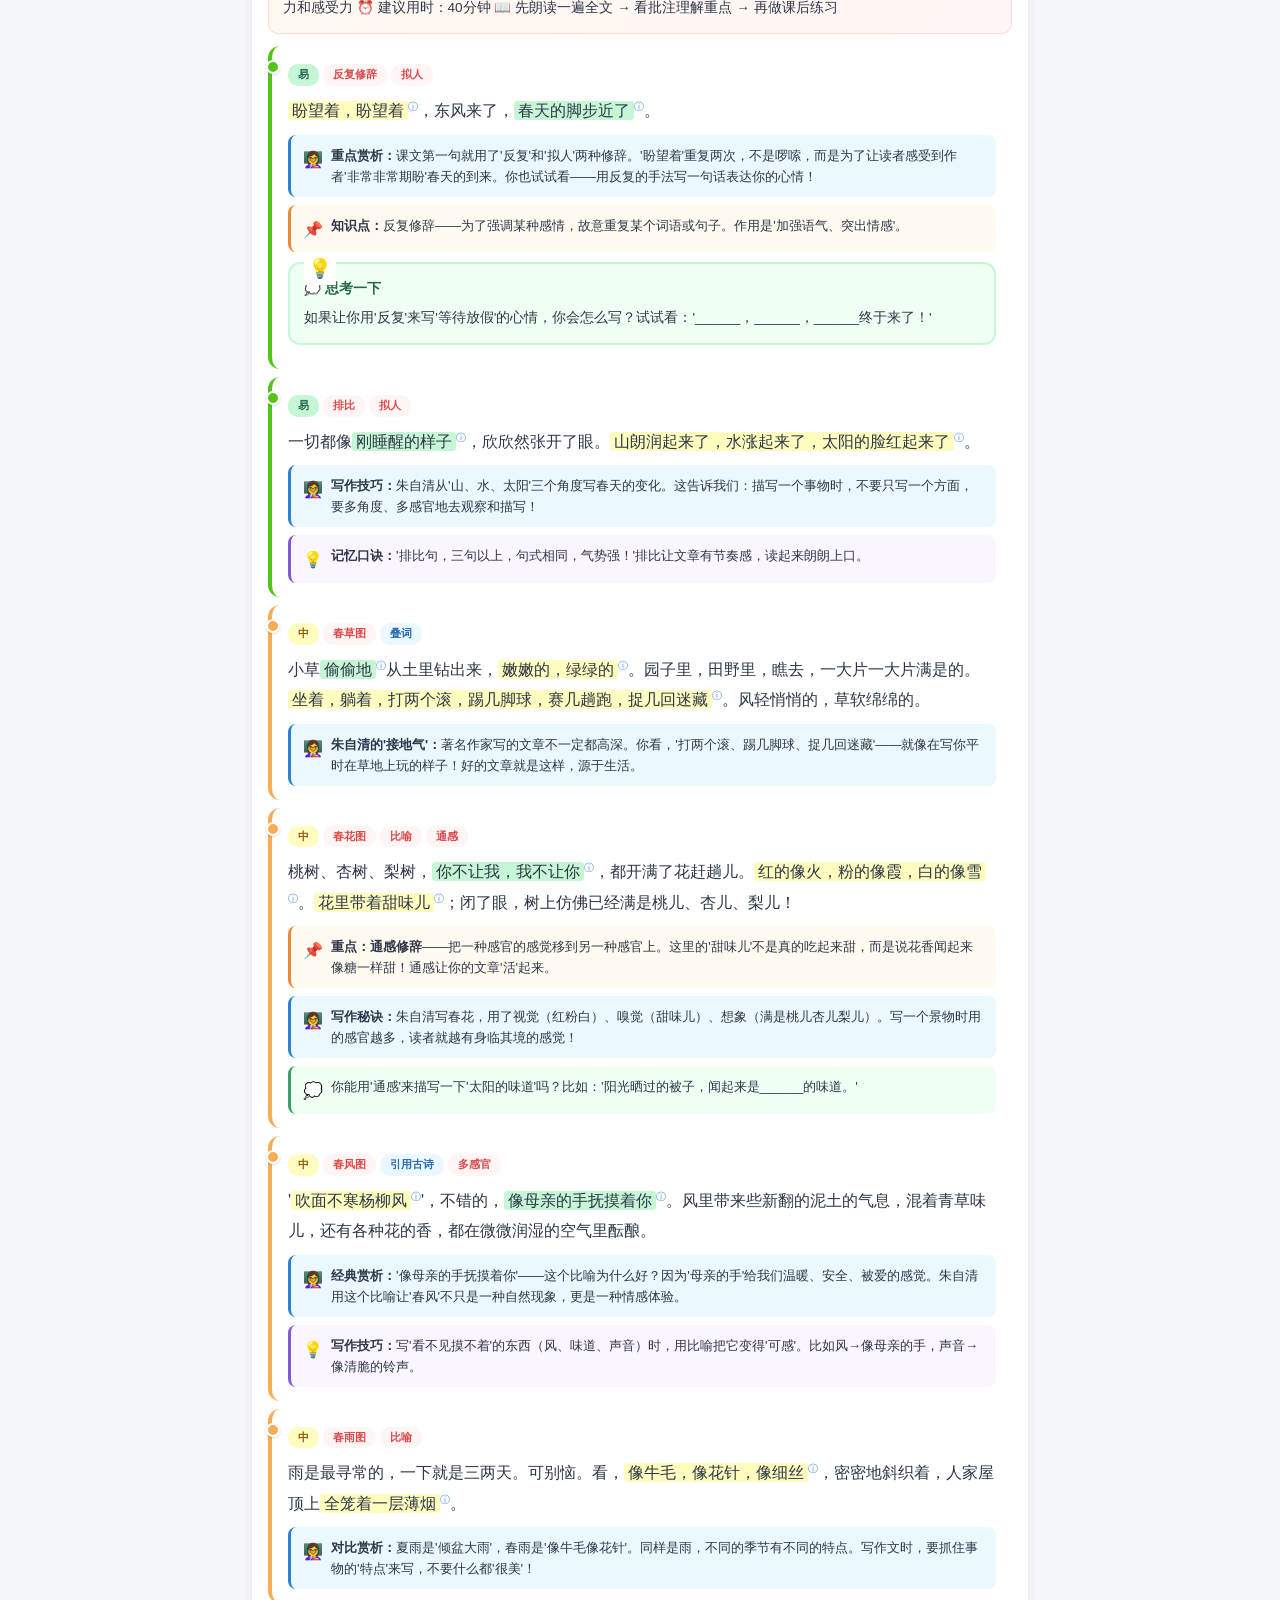
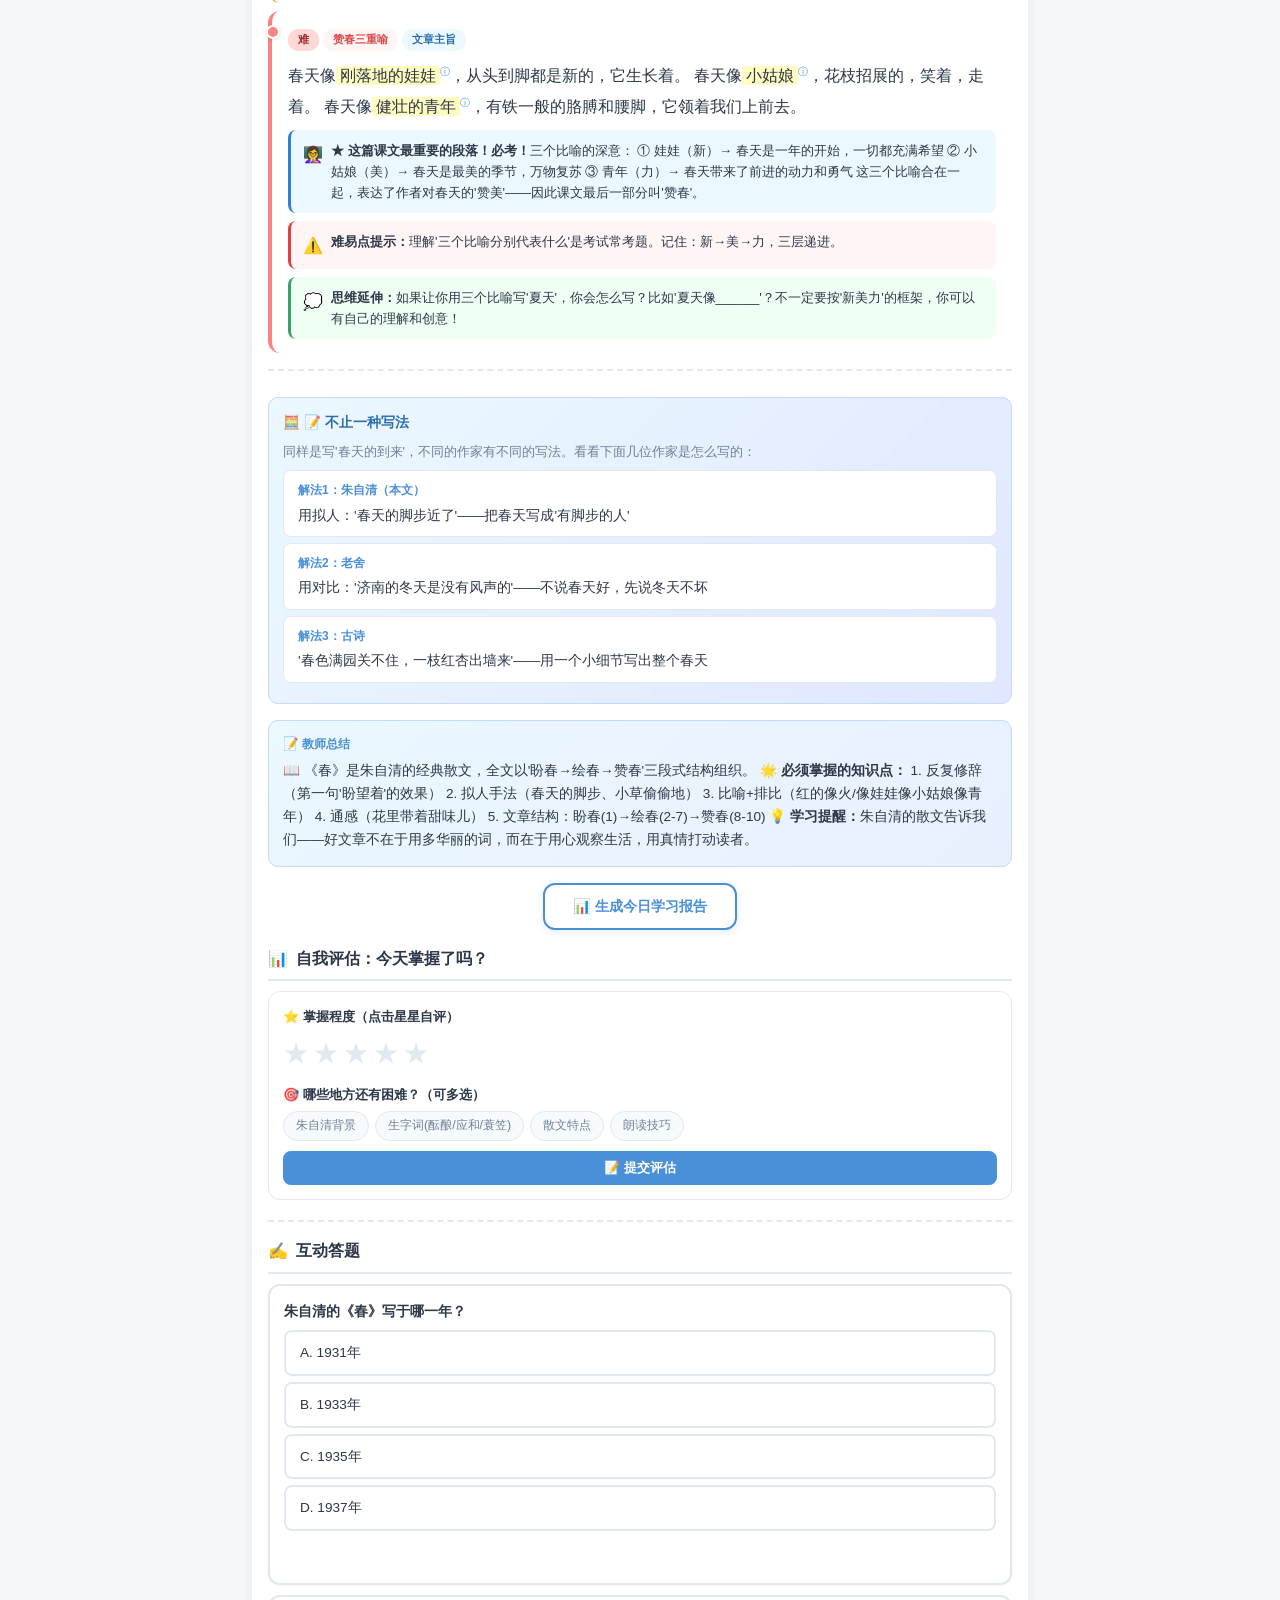
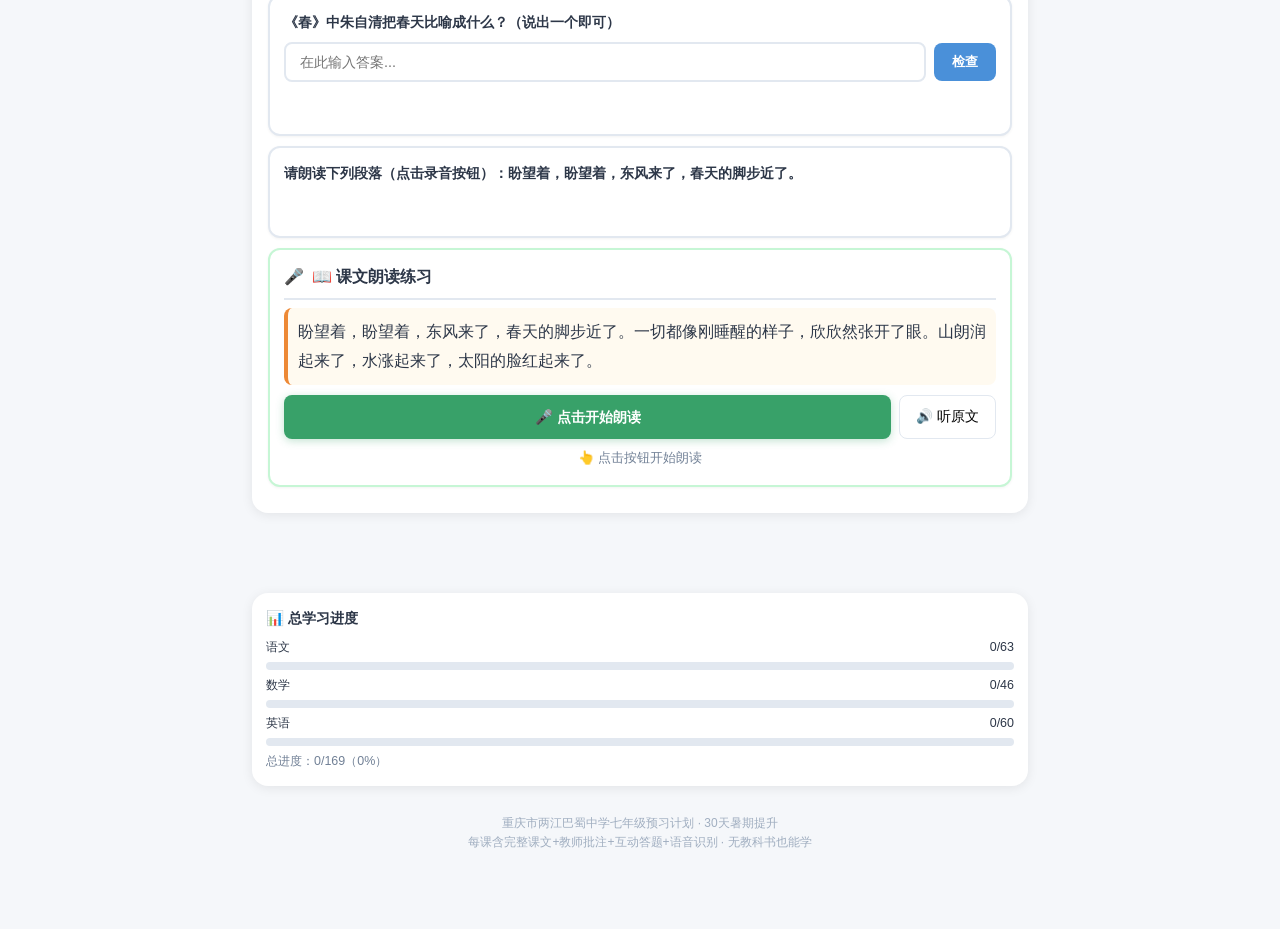
==== commit e7813ba3: "新增: 家长看板 + 学习报告导出系统" ====
--- a/app/index.html
+++ b/app/index.html
@@ -105,6 +105,7 @@
 <script src="js/inject-textbook.js"></script>
 <script src="js/stories.js"></script>
 <script src="js/inject-stories.js"></script>
+<script src="js/report-system.js"></script>
 </body>
 </html>
 
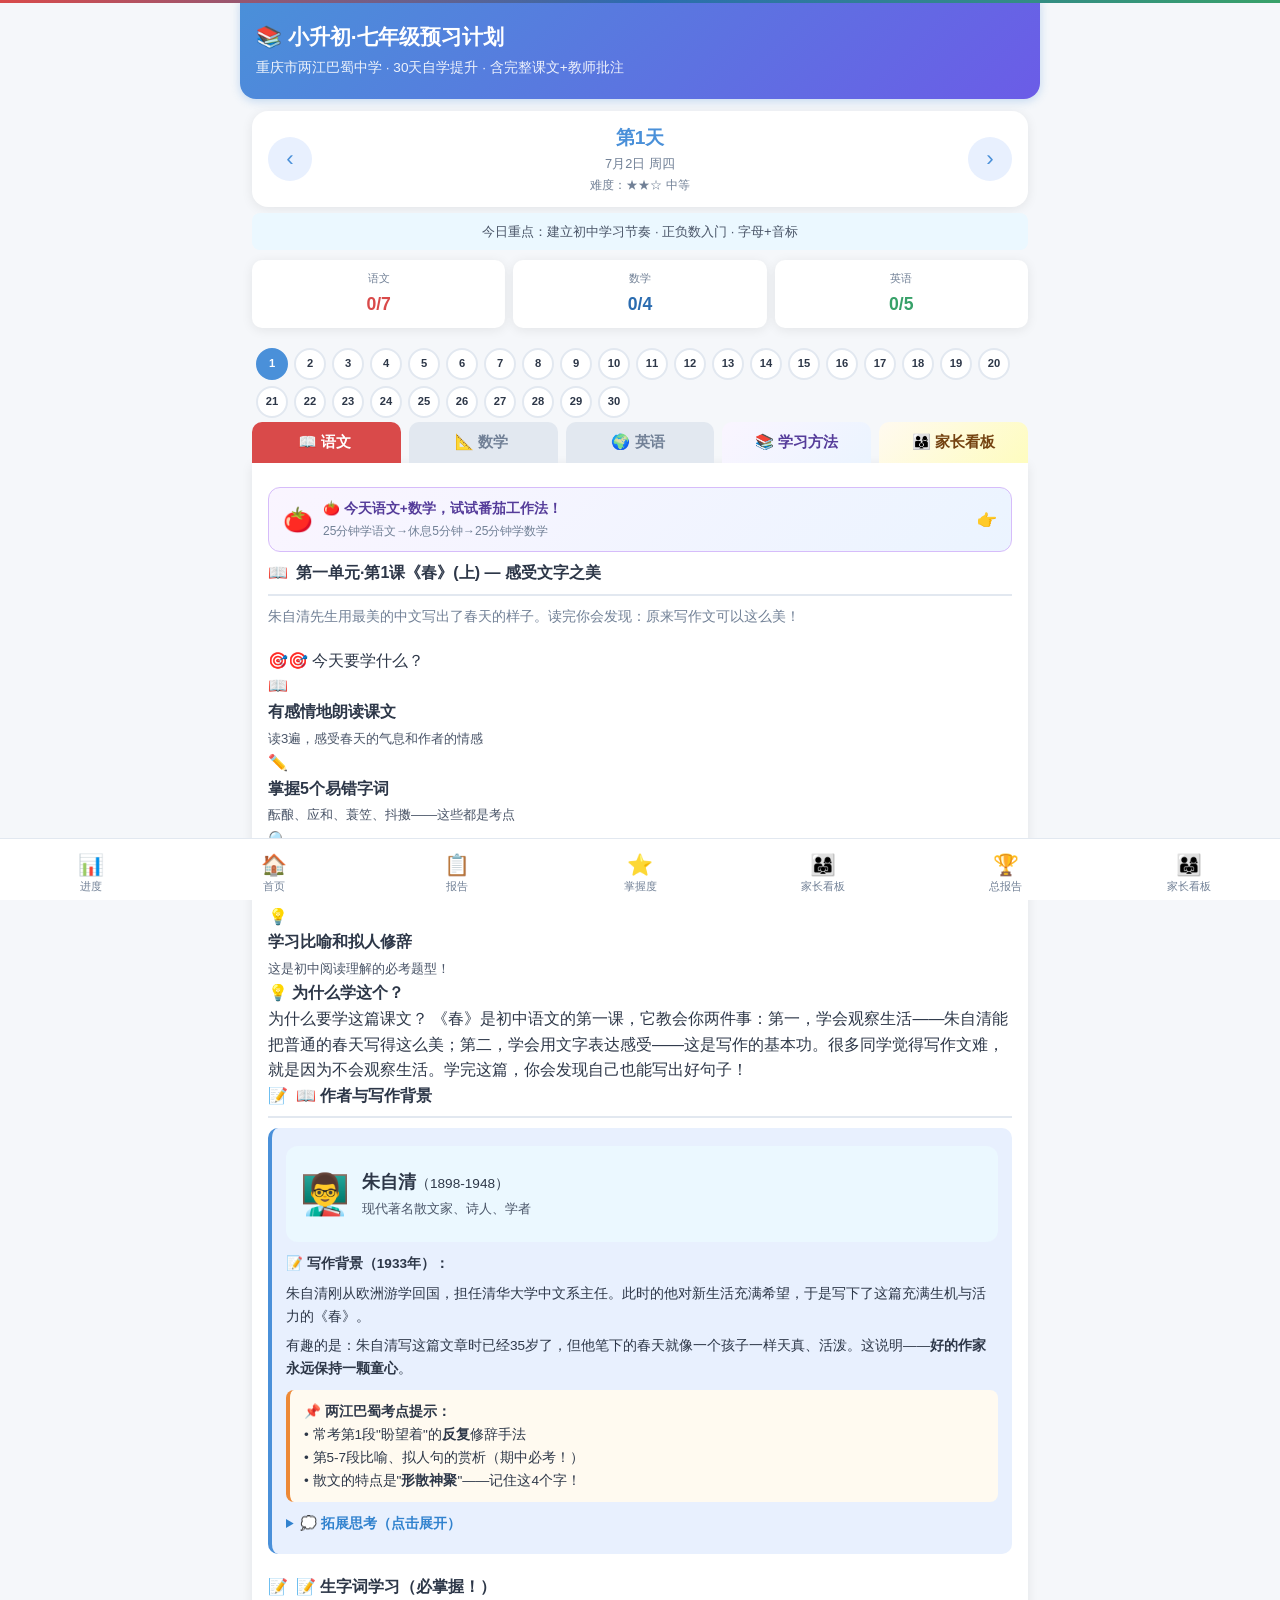
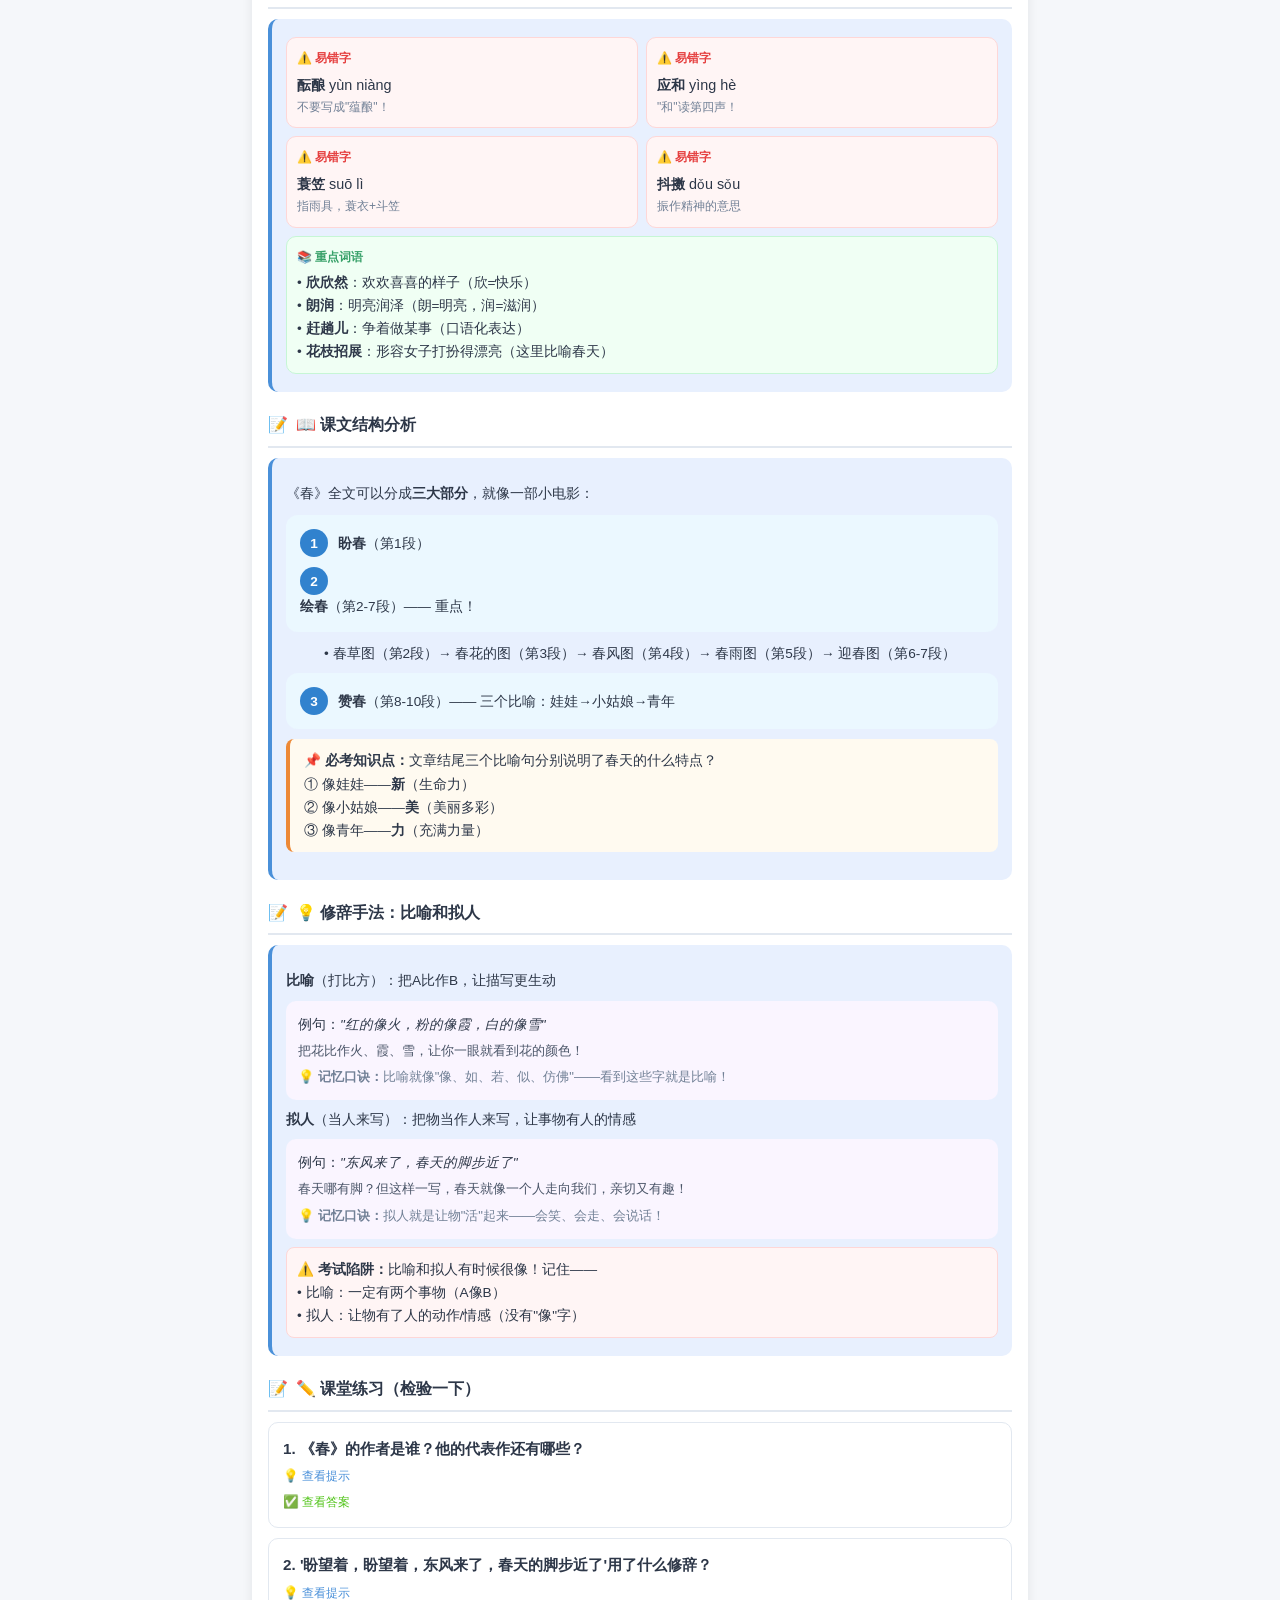
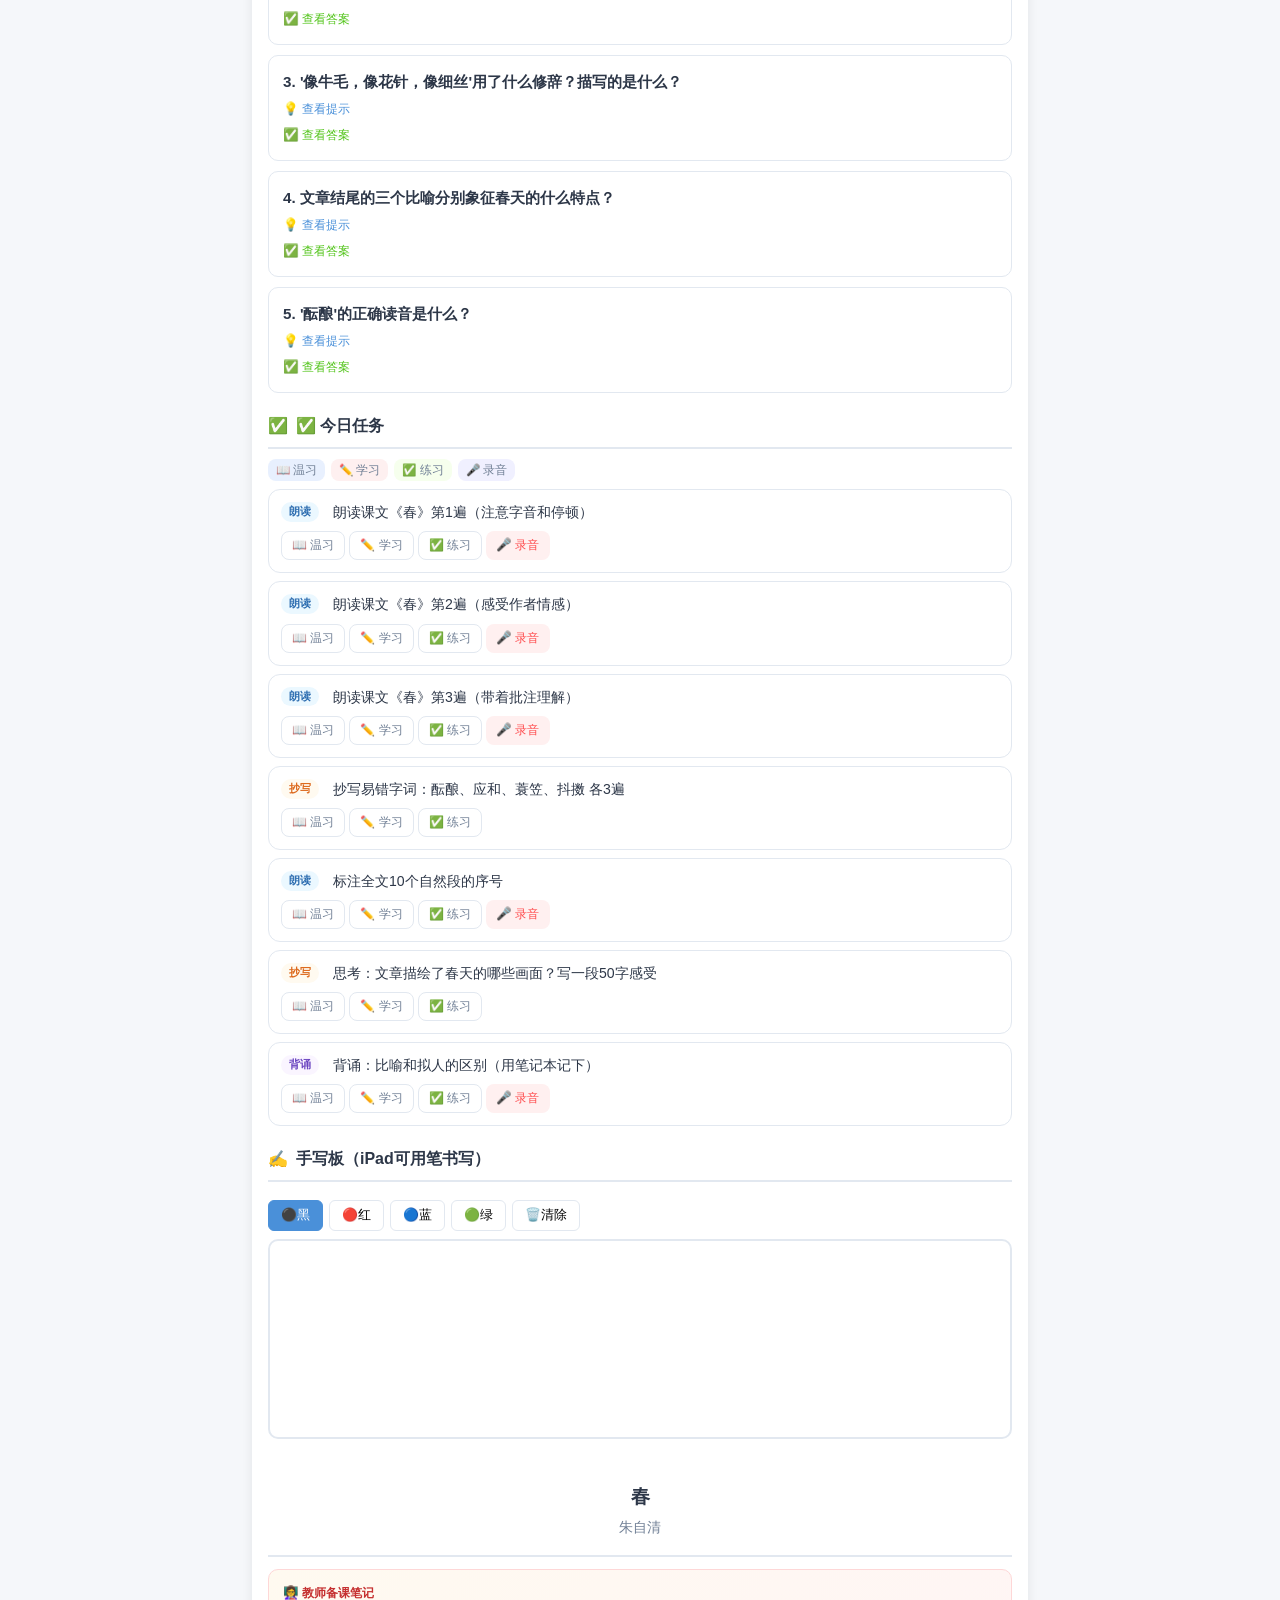
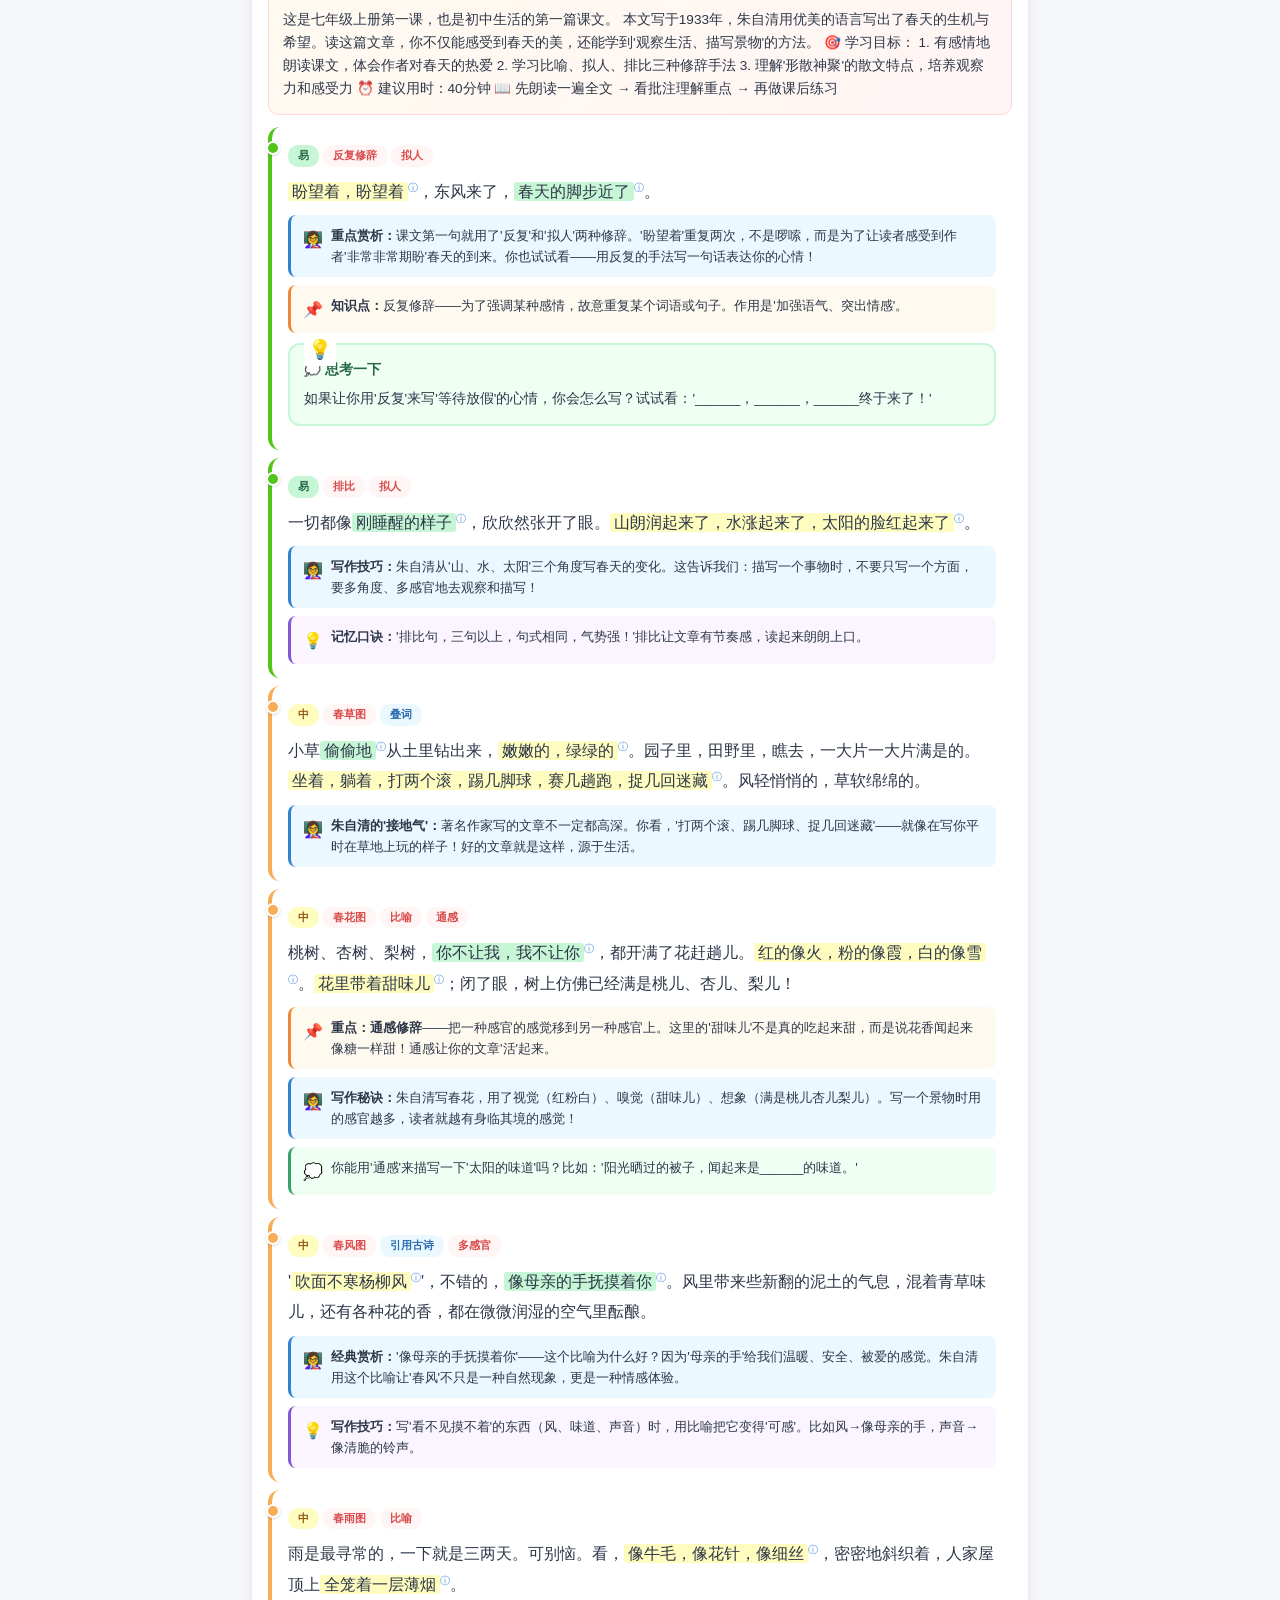
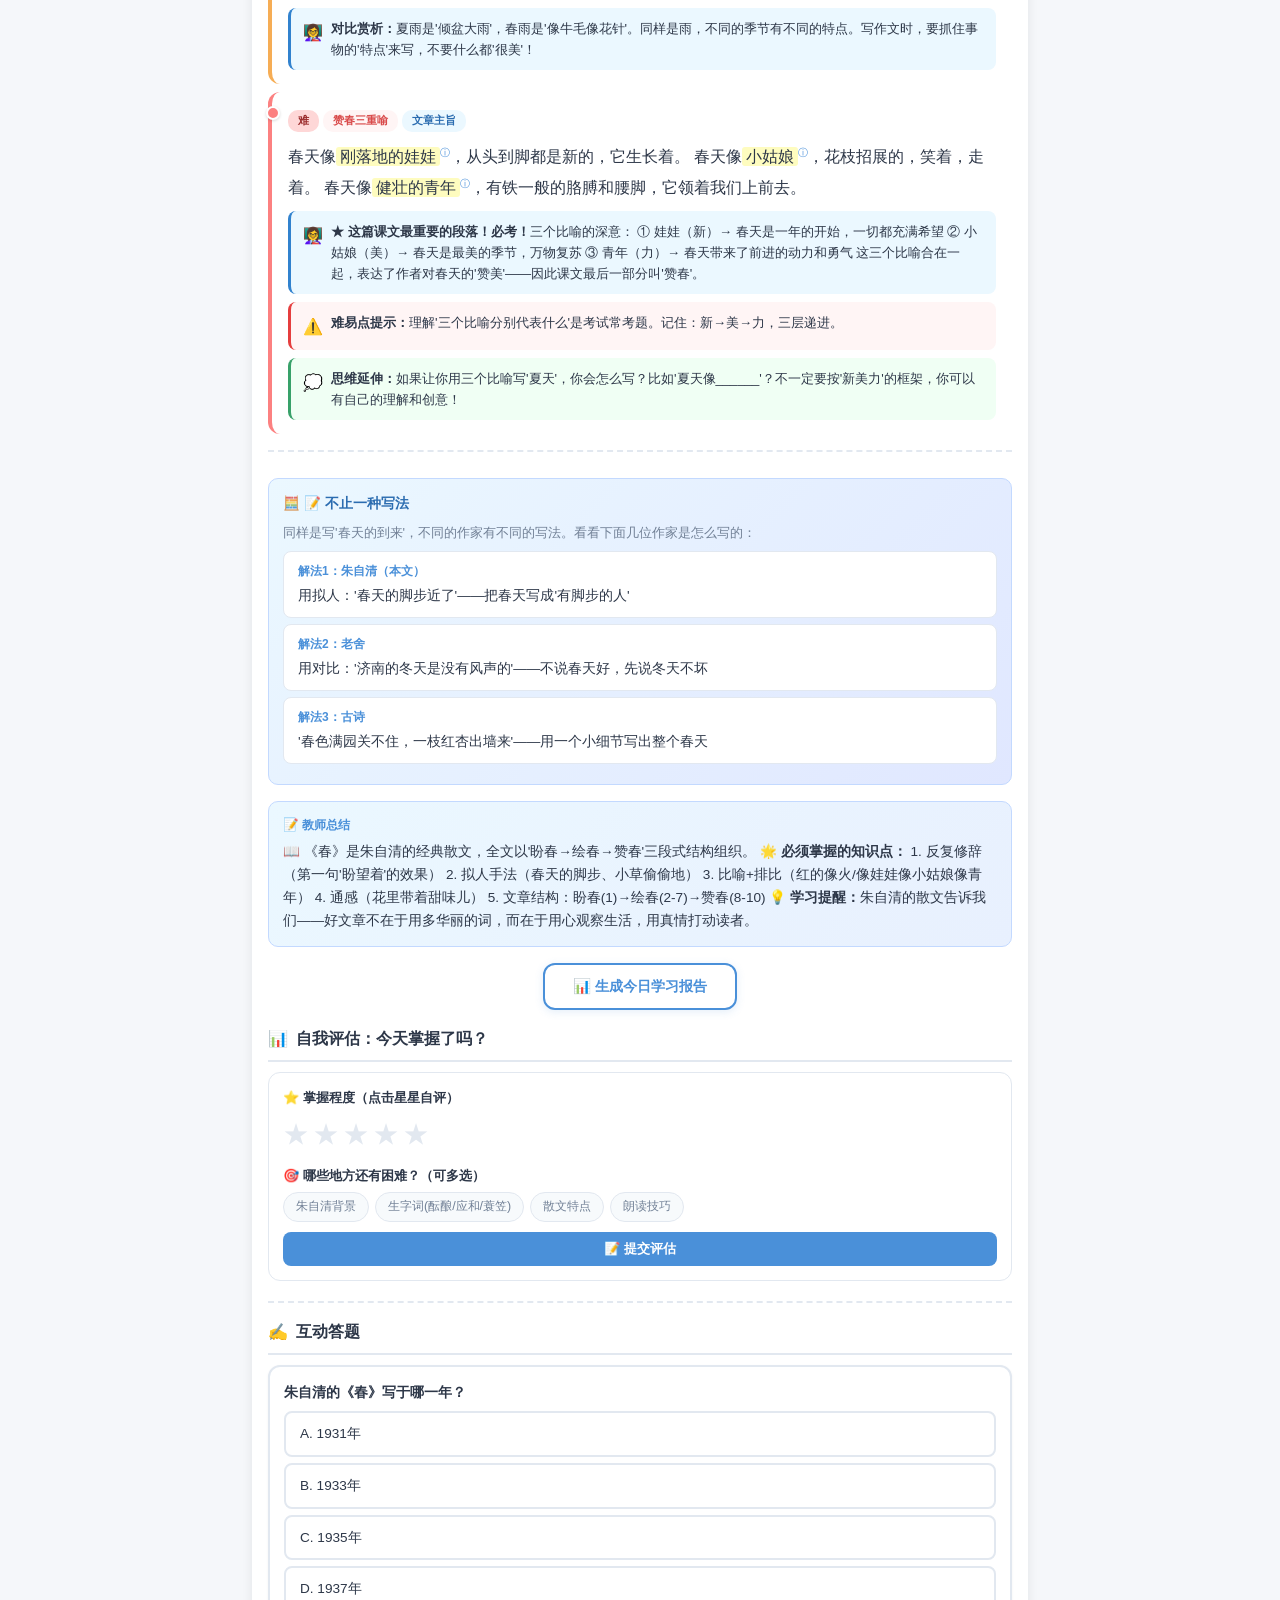
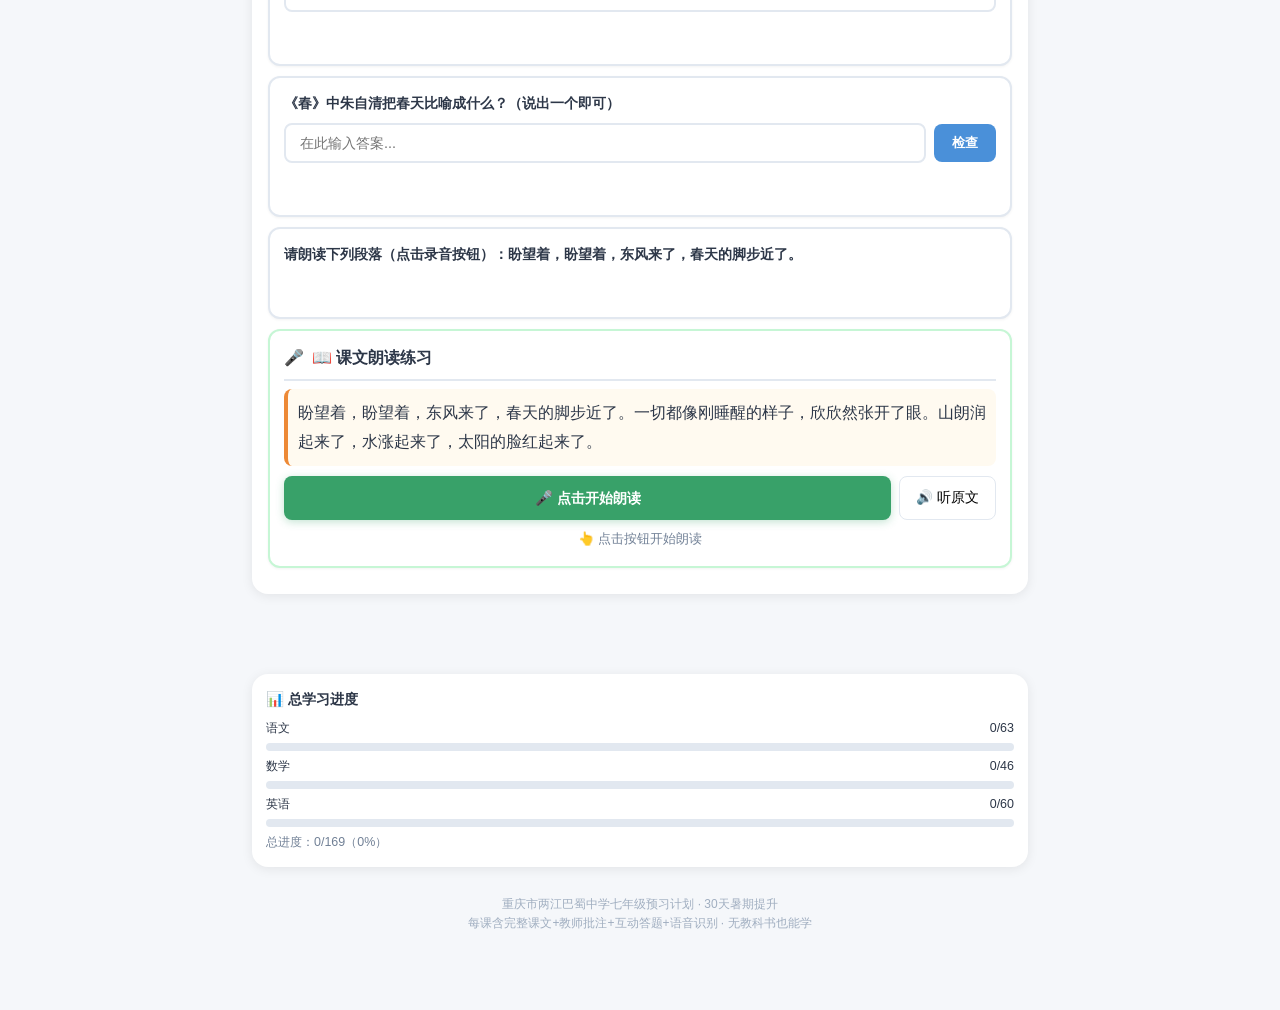
==== commit 70d5434c: "新增: 学习方法系统(10种方法+每日推荐)+艾宾浩斯复习提醒" ====
--- a/app/index.html
+++ b/app/index.html
@@ -84,7 +84,8 @@
 <script src="js/init.js"></script>
 <script src="js/c1.js"></script>
 <script src="js/c2.js"></script>
-<script src="js/day3-4.js"></script>
+<script src="js/day3-4.js"
+<script src="js/c6_part1.js"></script>
 <script src="js/c3.js"></script>
 <script src="js/c4.js"></script>
 <script src="js/c5.js"></script>
@@ -105,7 +106,10 @@
 <script src="js/inject-textbook.js"></script>
 <script src="js/stories.js"></script>
 <script src="js/inject-stories.js"></script>
-<script src="js/report-system.js"></script>
+<script src="js/learning-methods.js"></script>
+<script src="js/method-integration.js"></script>
+<script src="js/report-system.js"
+<script src="js/review-system.js"></script>
 </body>
 </html>
 
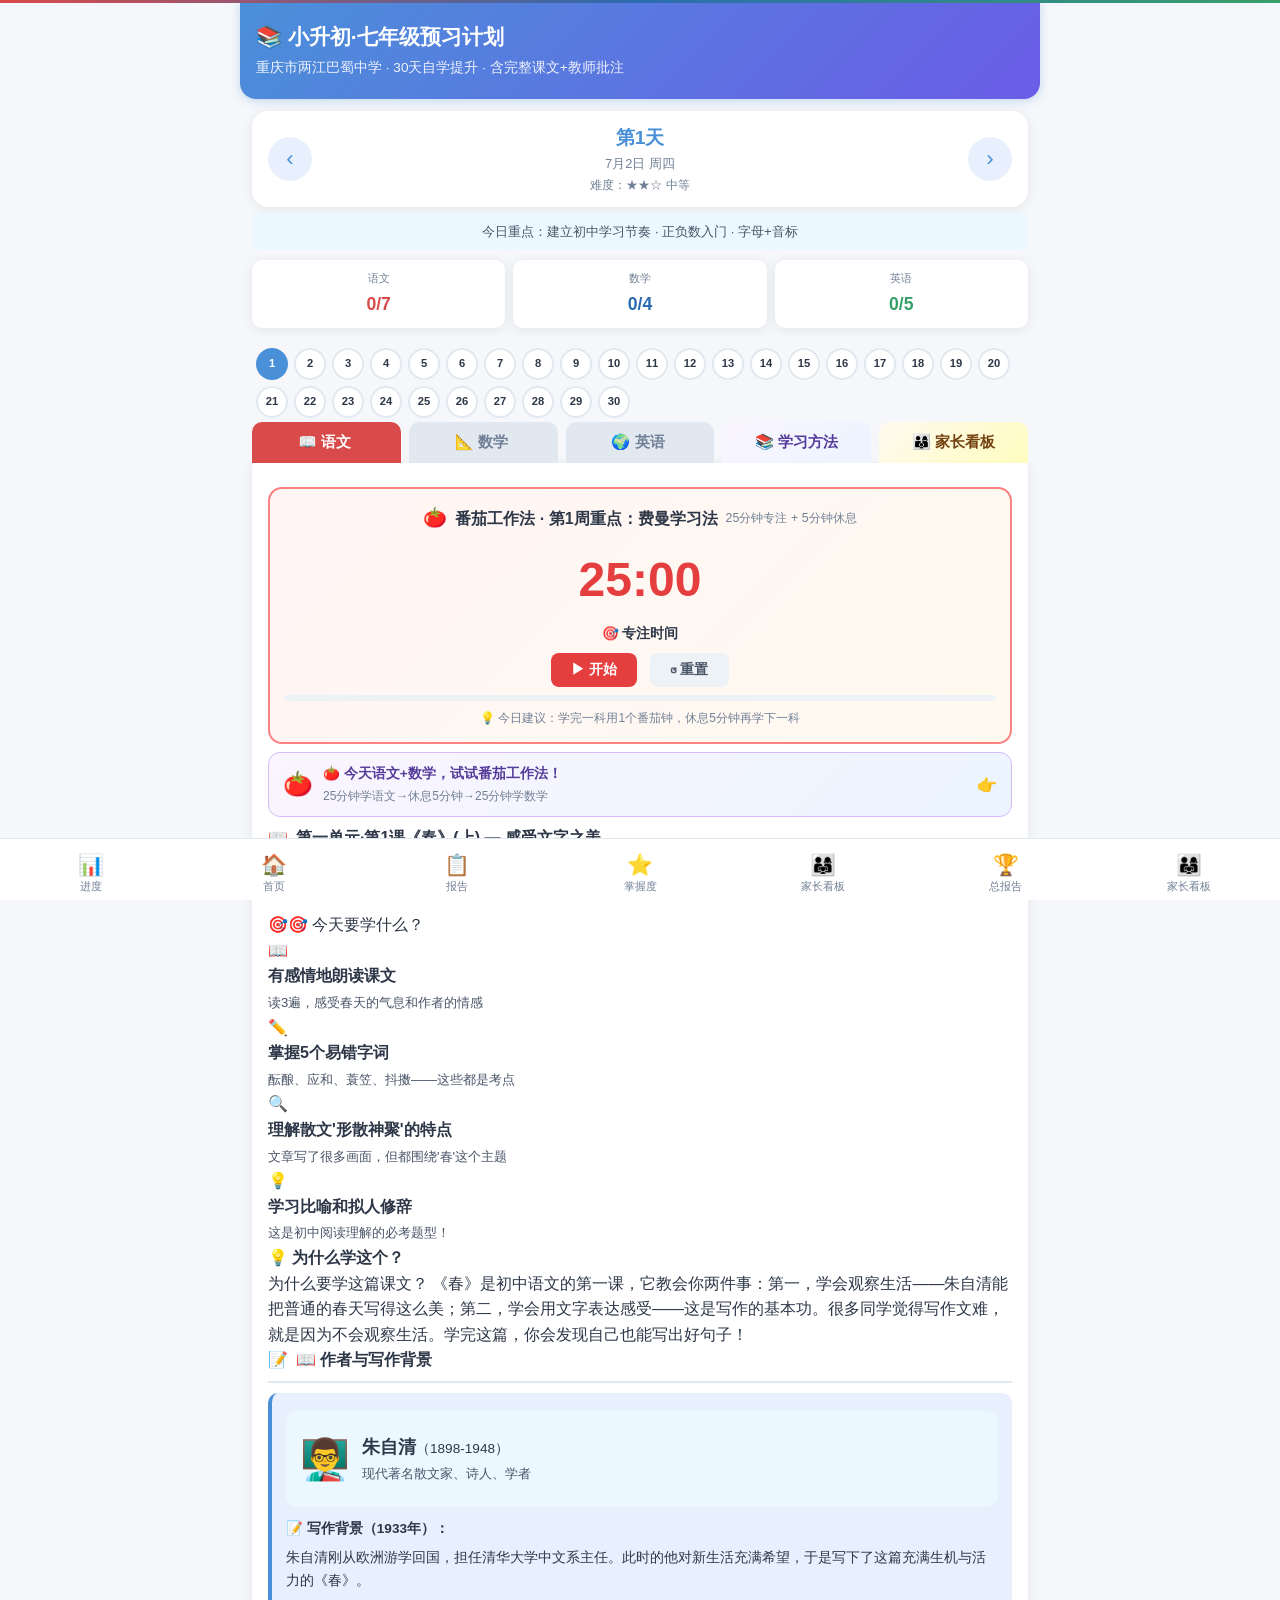
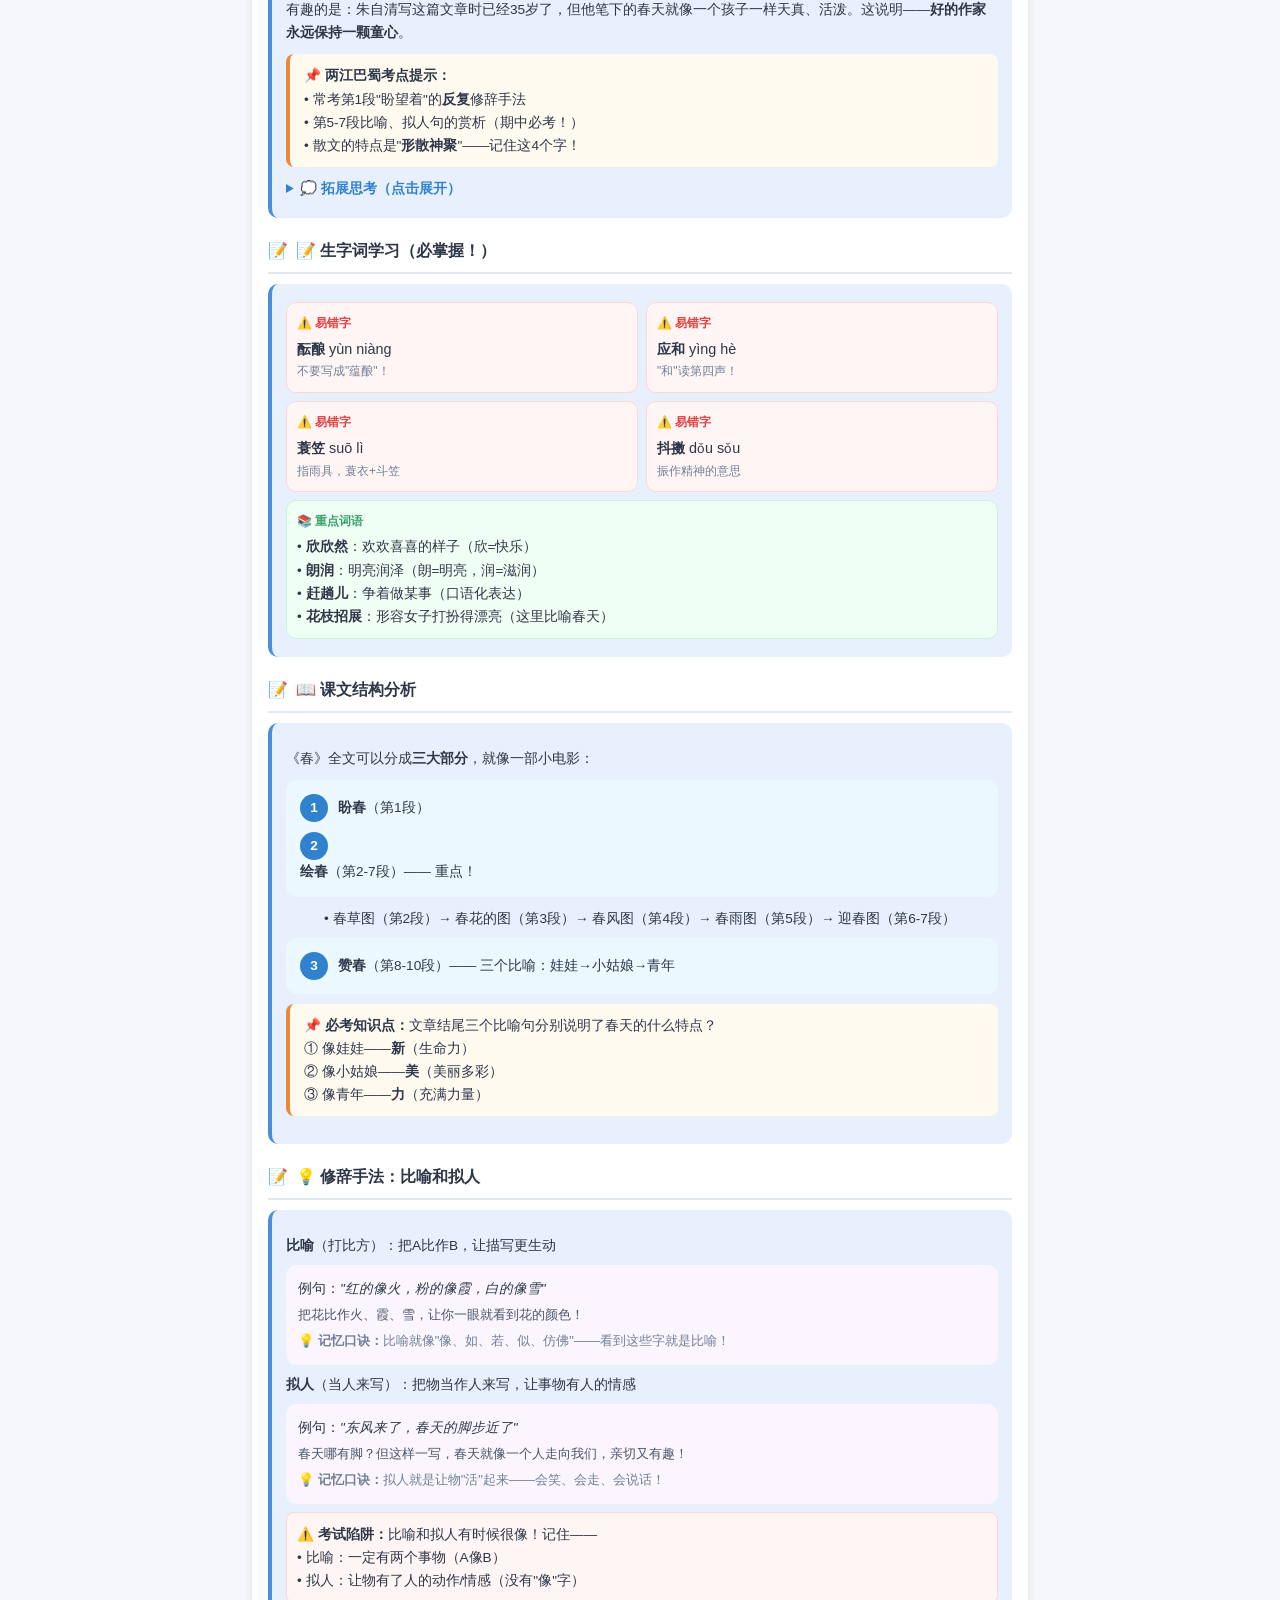
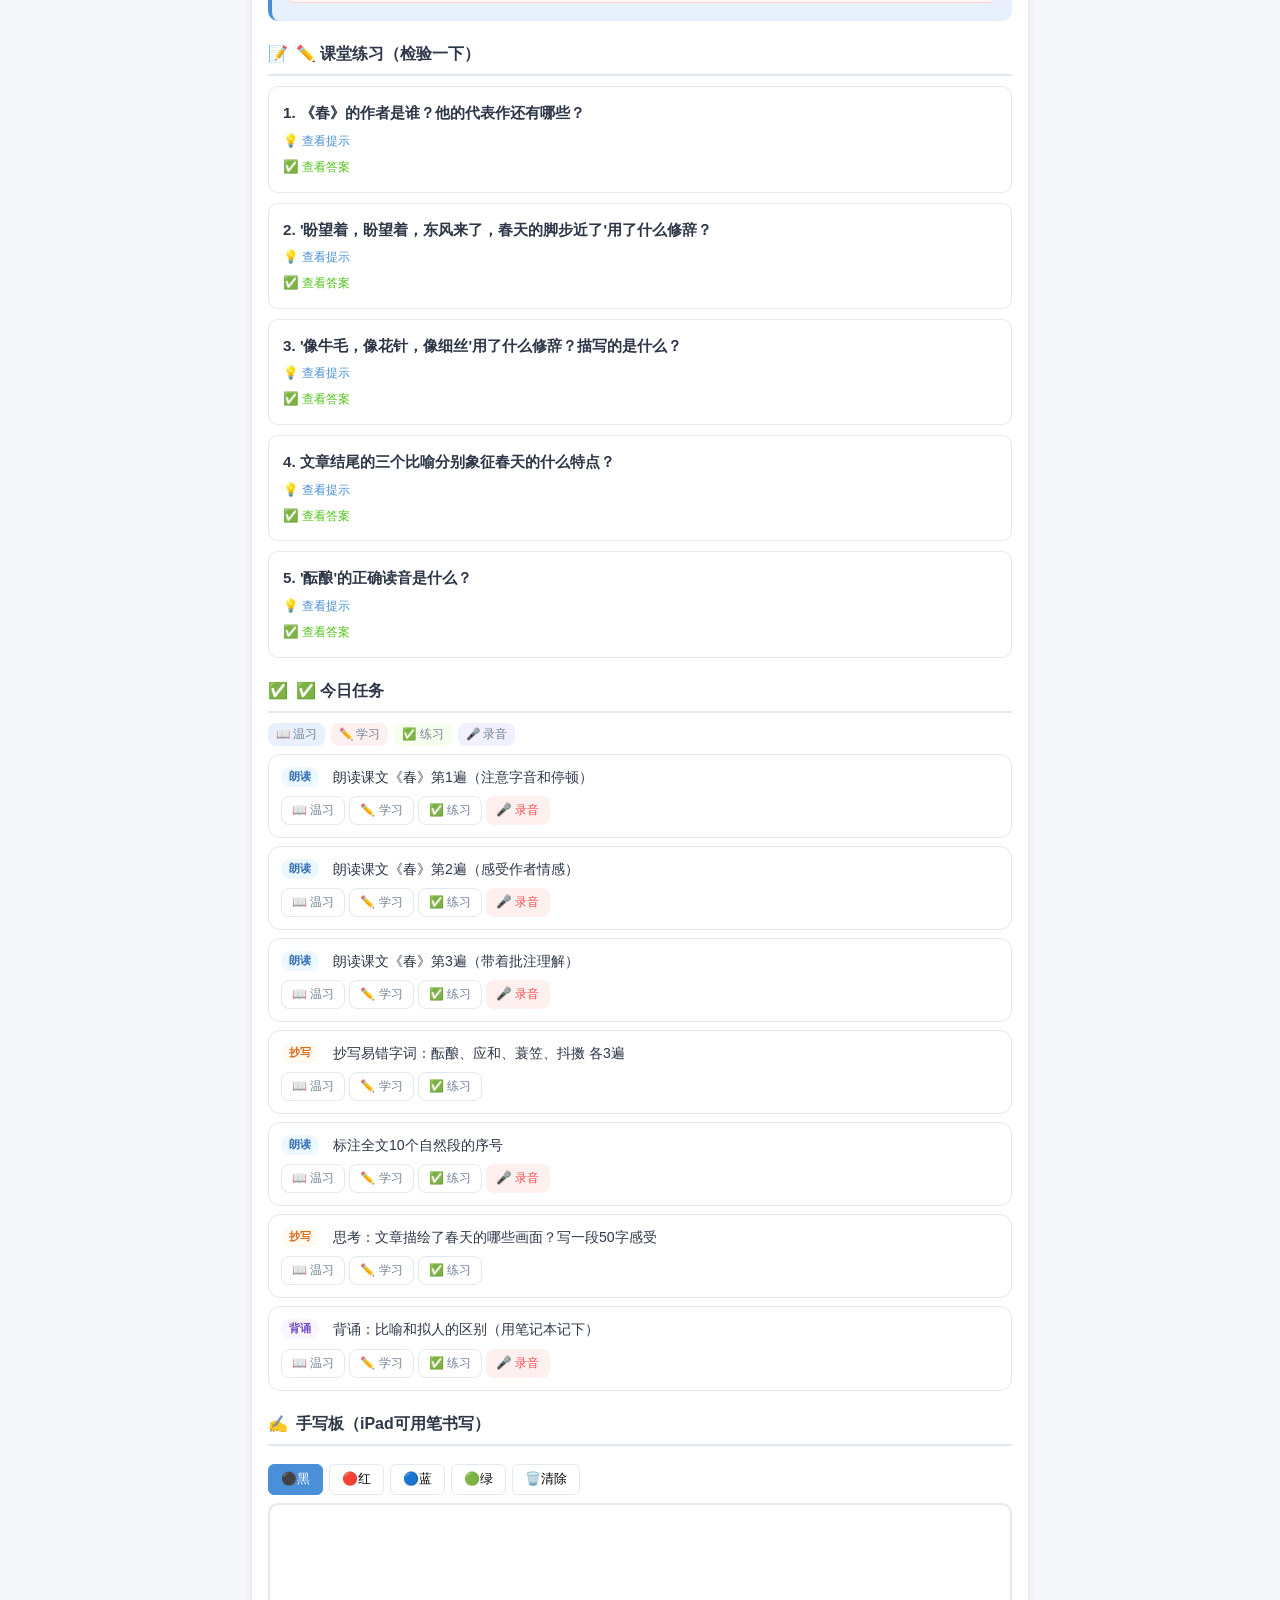
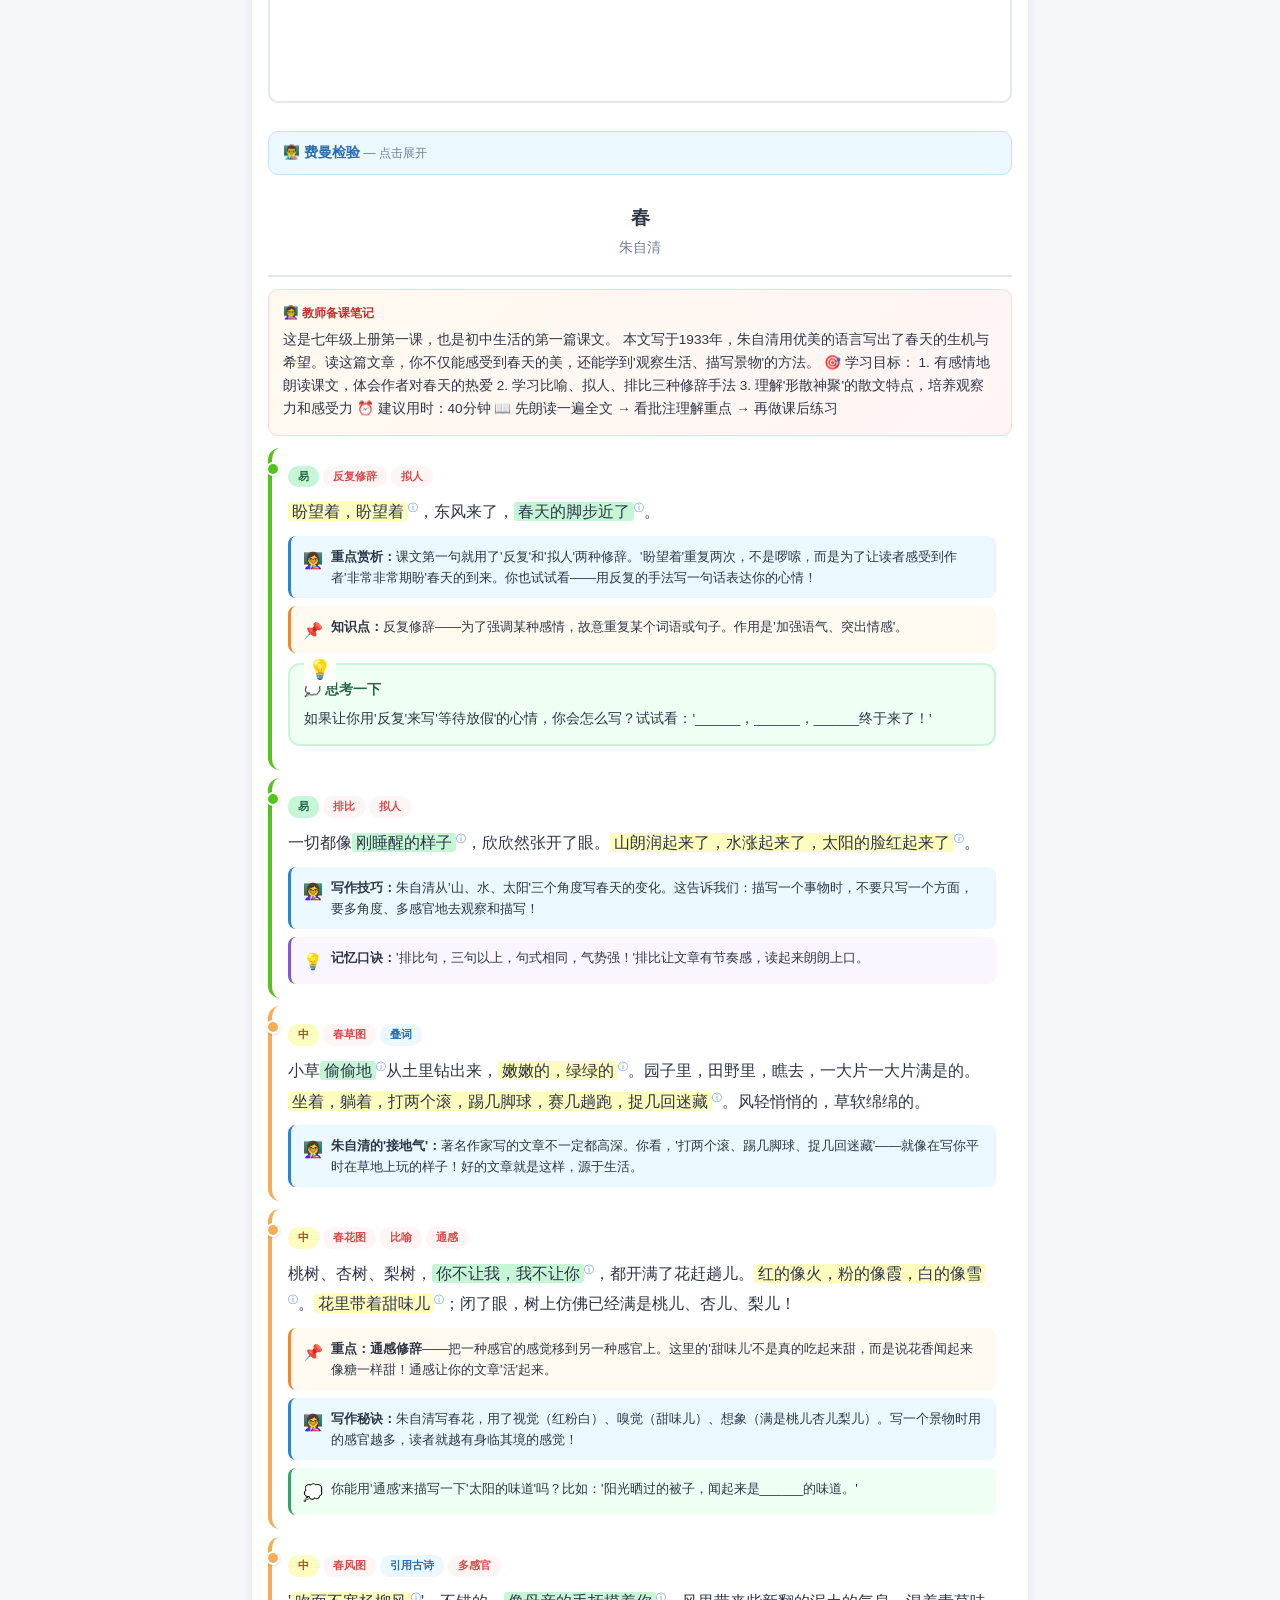
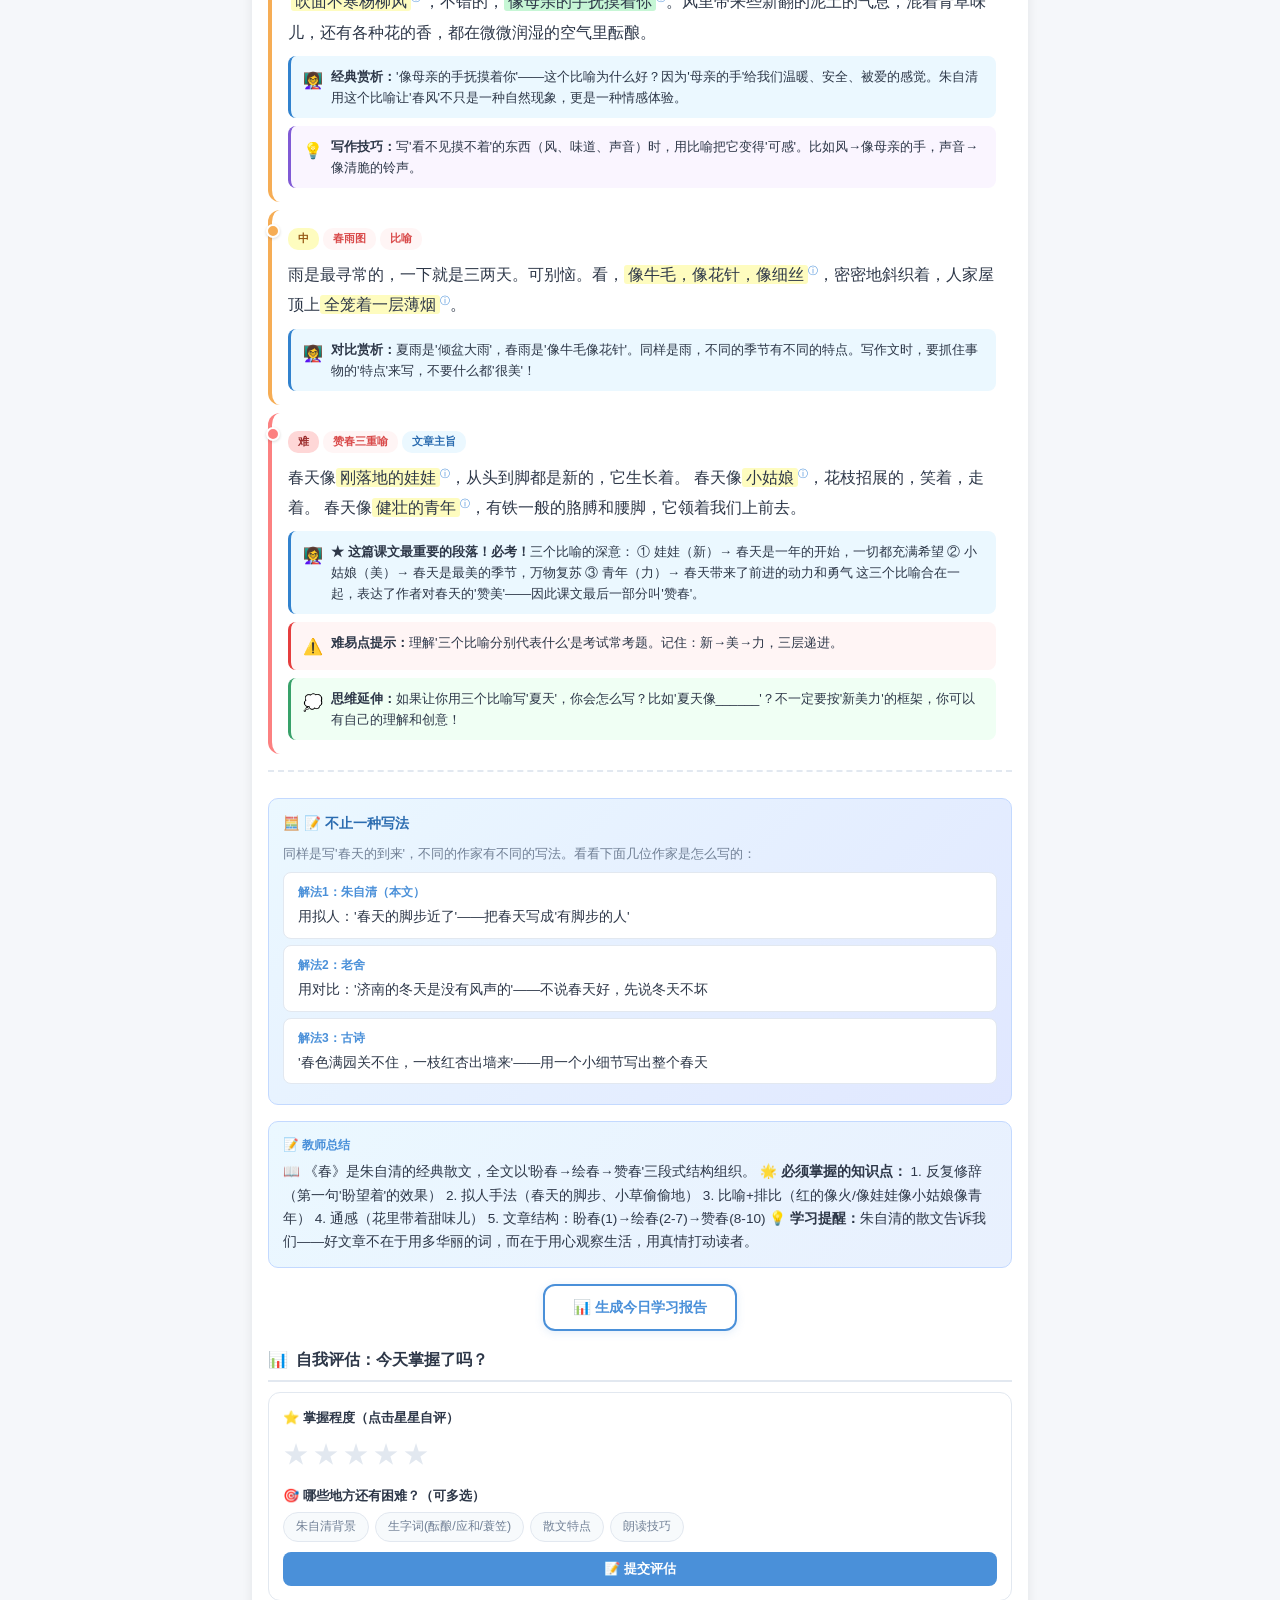
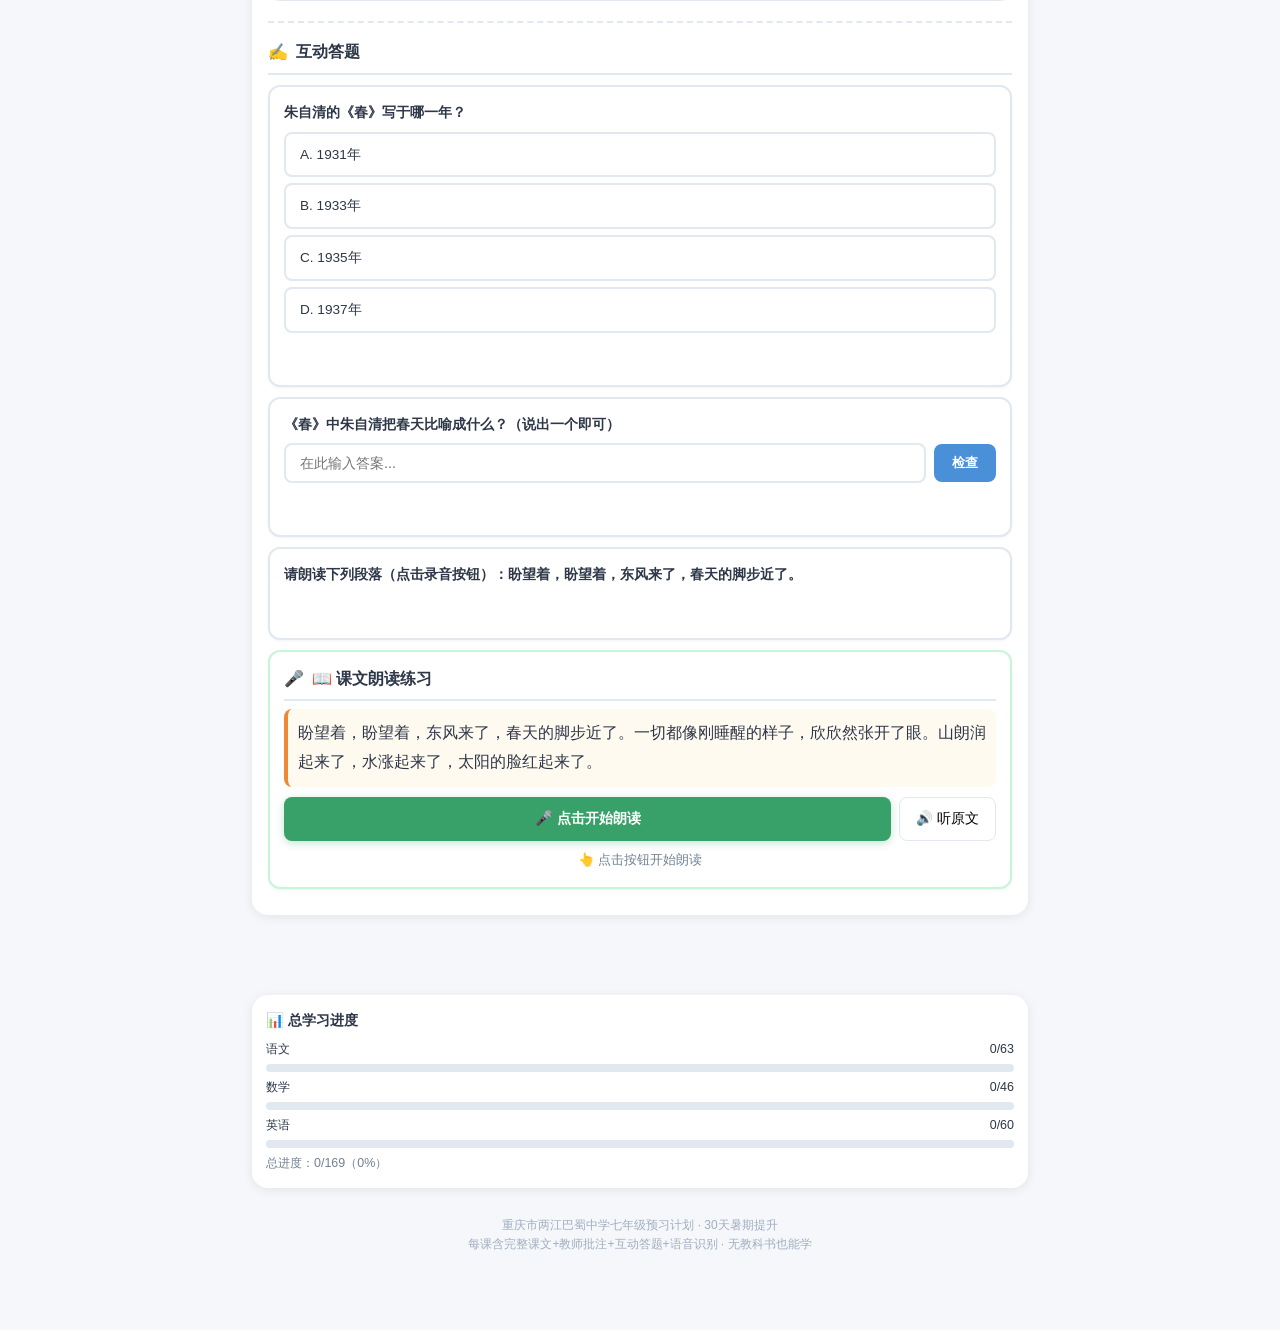
==== commit 6c0a41e2: "更新: 番茄钟每天显示 + 周度方法系统" ====
--- a/app/index.html
+++ b/app/index.html
@@ -106,8 +106,9 @@
 <script src="js/inject-textbook.js"></script>
 <script src="js/stories.js"></script>
 <script src="js/inject-stories.js"></script>
-<script src="js/learning-methods.js"></script>
-<script src="js/method-integration.js"></script>
+<script src="js/learning-methods.js"></script></script>
+<script src="js/method-integration.js"></script></script>
+<script src="js/weekly-method.js"></script></script>
 <script src="js/report-system.js"
 <script src="js/review-system.js"></script>
 </body>
